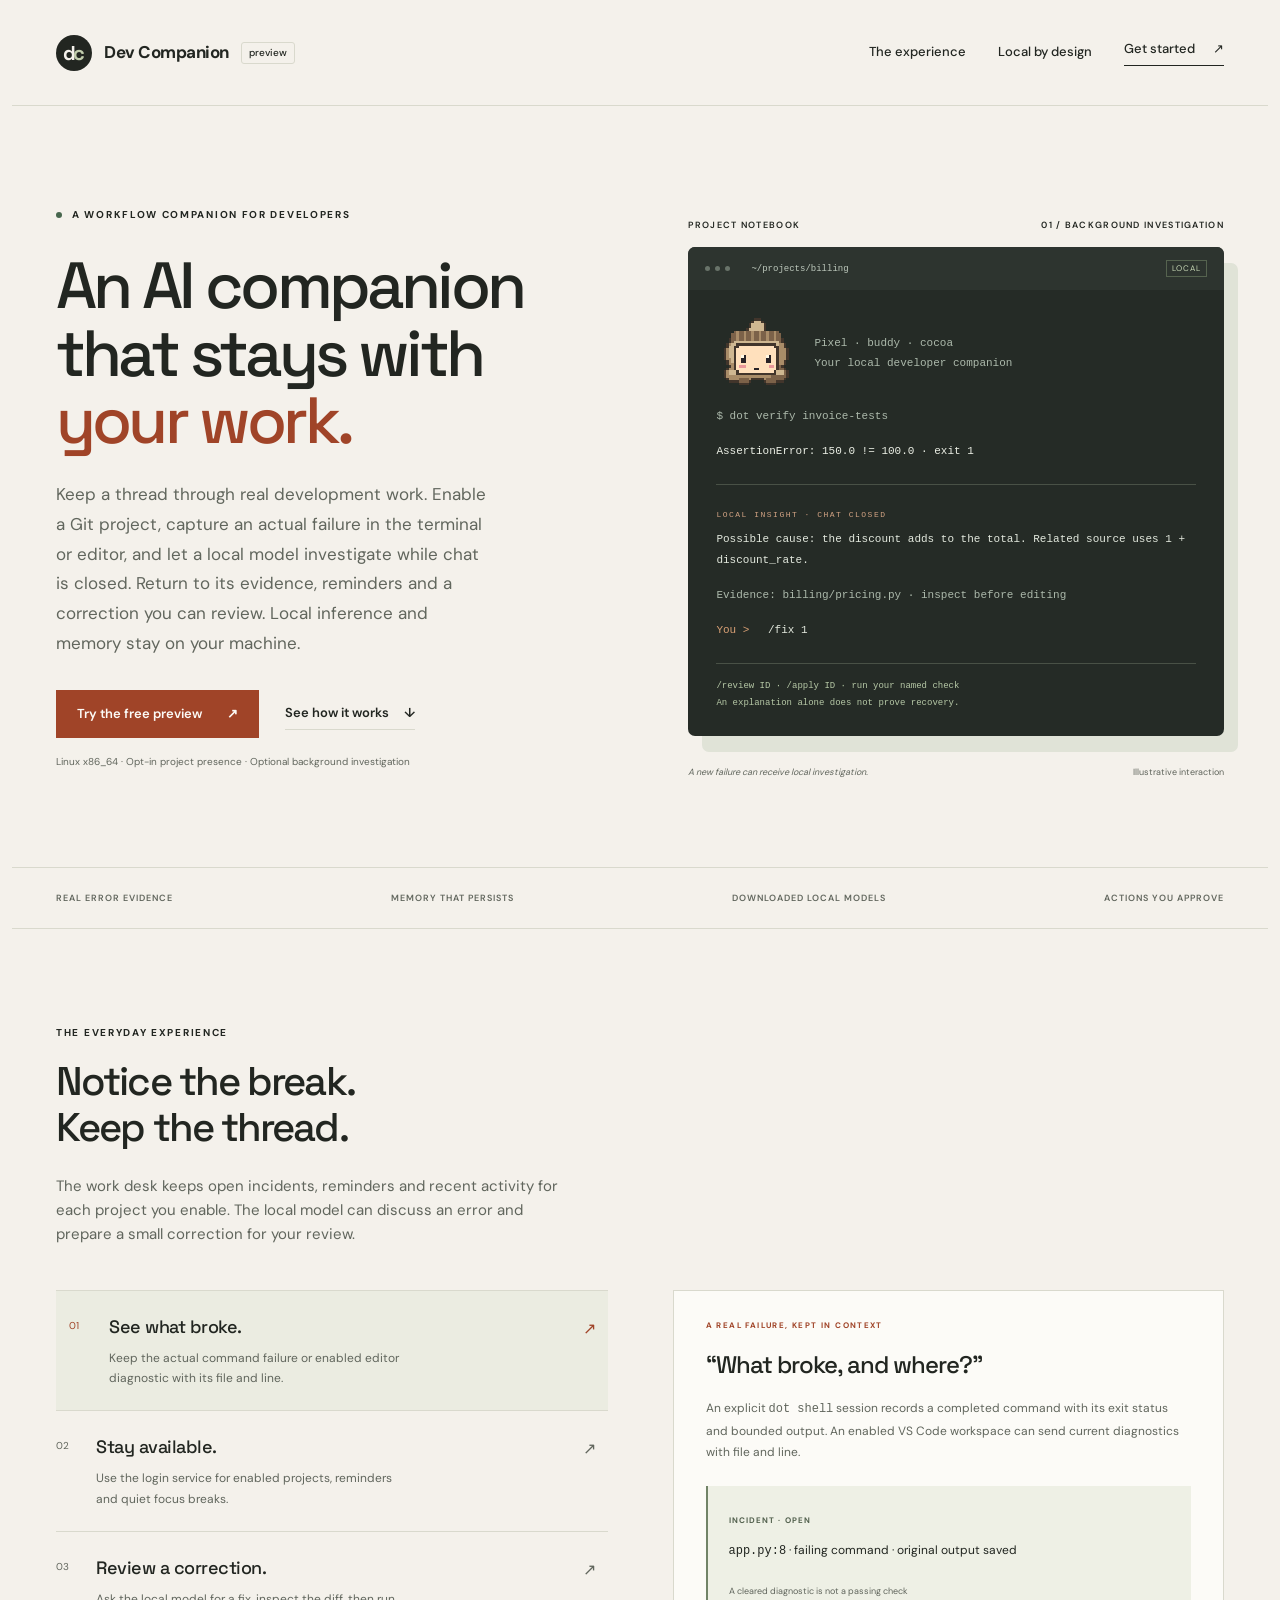
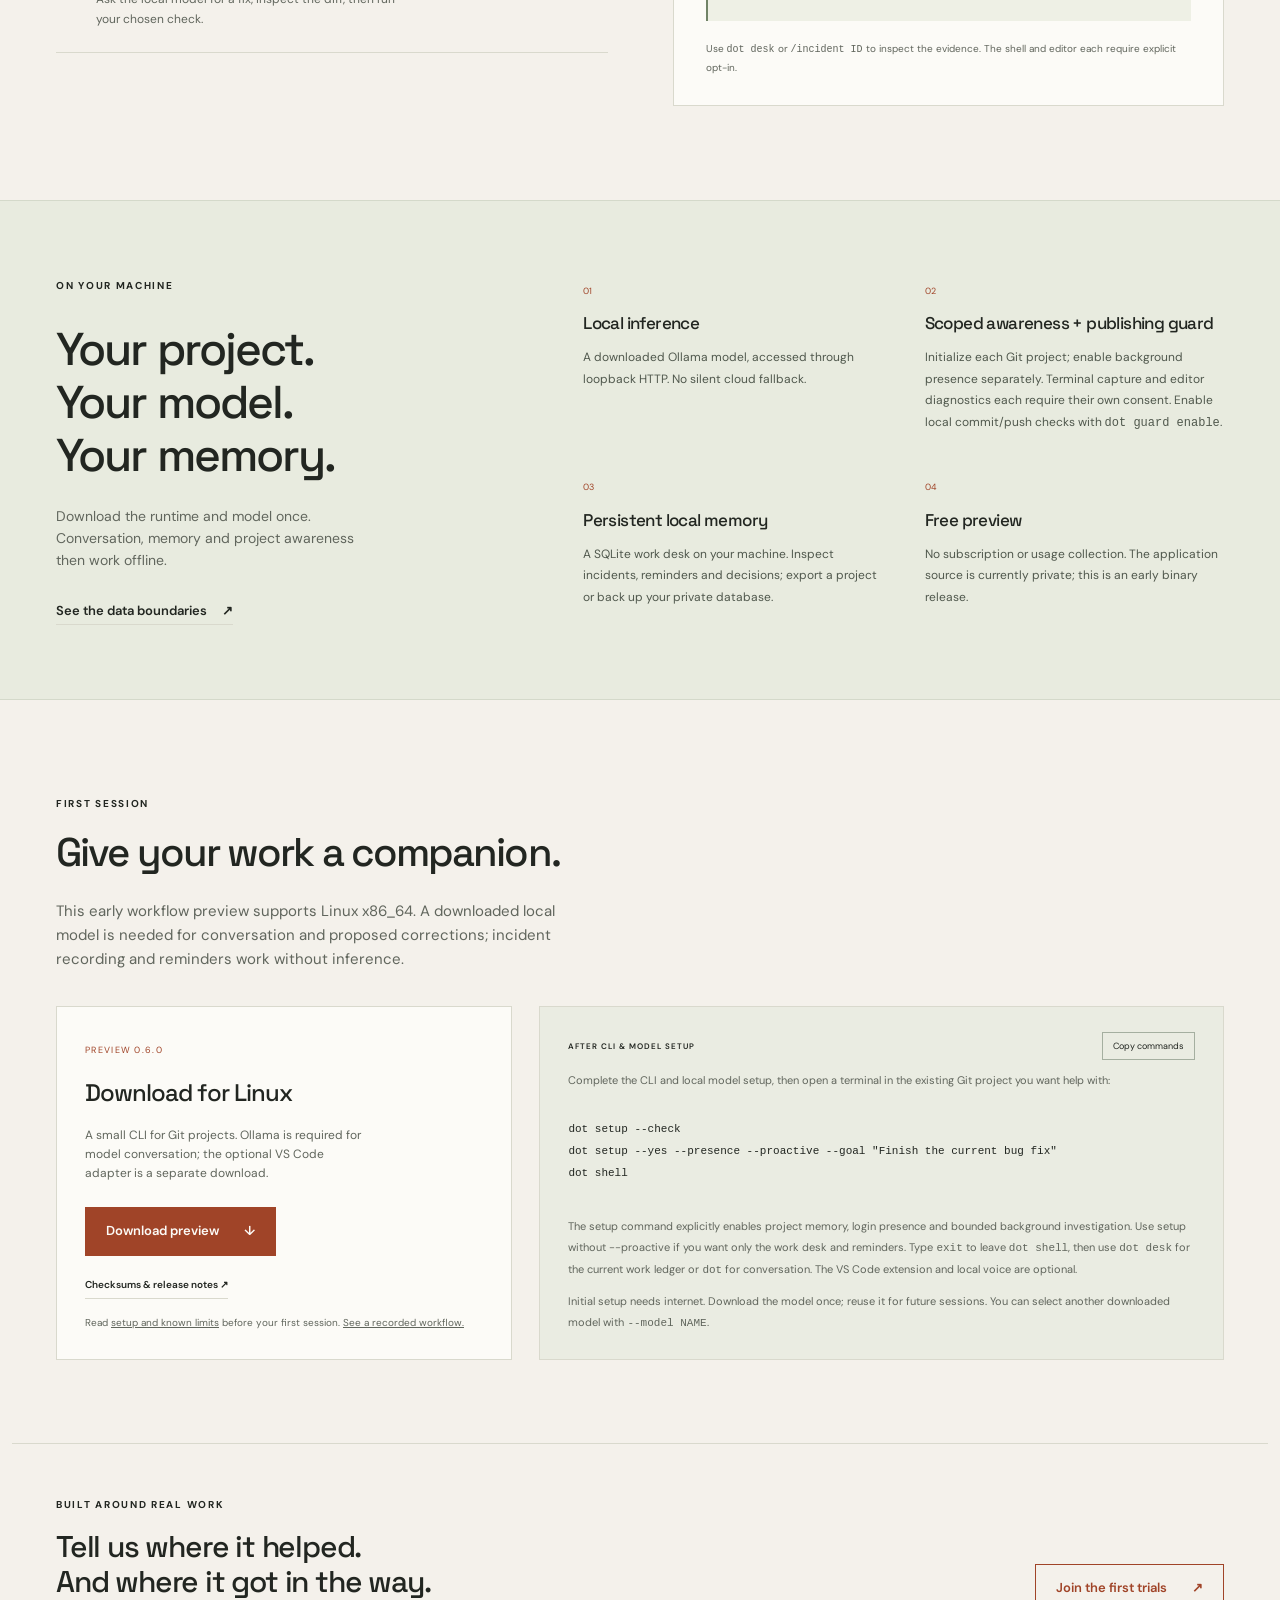
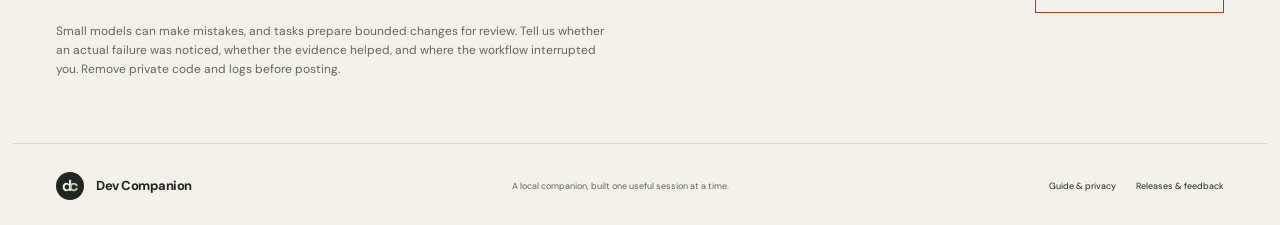
==== index.html @ 2337be98 "Publish v0.6 secret guard and persistent voice guide" ====
<!doctype html>
<html lang="en">
<head>
  <meta charset="utf-8"><meta name="viewport" content="width=device-width,initial-scale=1">
  <title>Dev Companion — an offline companion for your development work</title>
  <meta name="description" content="An opt-in local developer companion for real error evidence, reminders, and reviewed corrections. Linux x86_64 workflow preview.">
  <meta name="theme-color" content="#f4f1eb">
  <meta property="og:title" content="A companion for the work you are doing.">
  <meta property="og:description" content="Opt-in project presence, real failures, local memory and reviewed corrections. A Linux workflow preview.">
  <meta property="og:type" content="website">
  <meta property="og:image" content="https://ashuujha.github.io/devcompanion-launch/social.png">
  <link rel="canonical" href="https://ashuujha.github.io/devcompanion-launch/">
  <link rel="icon" href="./favicon.svg" type="image/svg+xml">
  <link rel="stylesheet" href="./fonts.css"><link rel="stylesheet" href="./style.css">
  <script src="./app.js" defer></script>
</head>
<body>
<a class="skip" href="#main">Skip to content</a>
<header class="nav wrap">
  <a class="brand" href="./" aria-label="Dev Companion home"><span class="mark" aria-hidden="true">d<span>c</span></span>Dev Companion<span class="preview">preview</span></a>
  <nav aria-label="Main navigation"><a href="#experience">The experience</a><a href="#local">Local by design</a><a class="nav-cta" href="#start">Get started <span aria-hidden="true">↗</span></a></nav>
</header>
<main id="main">
<section class="hero wrap" aria-labelledby="hero-title">
  <div class="hero-copy">
    <p class="eyebrow"><span class="dot" aria-hidden="true"></span> A WORKFLOW COMPANION FOR DEVELOPERS</p>
    <h1 id="hero-title">An AI companion<br>that stays with<br><span>your work.</span></h1>
    <p class="lead">Keep a thread through real development work. Enable a Git project, capture an actual failure in the terminal or editor, and let a local model investigate while chat is closed. Return to its evidence, reminders and a correction you can review. Local inference and memory stay on your machine.</p>
    <div class="hero-actions"><a class="button" href="#start">Try the free preview <span aria-hidden="true">↗</span></a><a class="text-link" href="#experience">See how it works <span aria-hidden="true">↓</span></a></div>
    <p class="fine">Linux x86_64 · Opt-in project presence · Optional background investigation</p>
  </div>
  <div class="notebook">
    <div class="notebook-heading"><span>PROJECT NOTEBOOK</span><span>01 / BACKGROUND INVESTIGATION</span></div>
    <div class="terminal" aria-label="Illustrative companion session">
      <div class="terminal-bar"><span class="terminal-dot"></span><span class="terminal-dot"></span><span class="terminal-dot"></span><span class="terminal-title">~/projects/billing</span><span class="local-badge">LOCAL</span></div>
      <div class="terminal-body"><div class="terminal-identity"><img class="terminal-pet" src="./pet-buddy.svg" width="80" height="70" alt="Original hooded pixel pet"><p class="terminal-muted">Pixel · buddy · cocoa<br>Your local developer companion</p></div><p class="terminal-muted">$ dot verify invoice-tests</p><p class="terminal-white">AssertionError: 150.0 != 100.0 · exit 1</p><div class="terminal-divider"></div><p class="speaker">LOCAL INSIGHT · CHAT CLOSED</p><p>Possible cause: the discount adds to the total. Related source uses <code>1 + discount_rate</code>.</p><p class="terminal-muted">Evidence: billing/pricing.py · inspect before editing</p><p><span class="prompt">You &gt;</span> /fix 1</p><p class="terminal-foot">/review ID · /apply ID · run your named check<br>An explanation alone does not prove recovery.</p></div>
    </div>
    <div class="notebook-caption"><span>A new failure can receive local investigation.</span><span>Illustrative interaction</span></div>
  </div>
</section>
<div class="principles wrap"><span>REAL ERROR EVIDENCE</span><span>MEMORY THAT PERSISTS</span><span>DOWNLOADED LOCAL MODELS</span><span>ACTIONS YOU APPROVE</span></div>
<section id="experience" class="experience wrap" aria-labelledby="experience-title">
  <div class="section-intro"><p class="eyebrow">THE EVERYDAY EXPERIENCE</p><h2 id="experience-title">Notice the break.<br>Keep the thread.</h2><p>The work desk keeps open incidents, reminders and recent activity for each project you enable. The local model can discuss an error and prepare a small correction for your review.</p></div>
  <div class="experience-grid">
    <div class="experience-steps" role="tablist" aria-label="Explore the companion">
      <button class="step active" id="tab-memory" role="tab" aria-selected="true" aria-controls="panel-memory" data-step="memory"><span class="step-number">01</span><span><strong>See what broke.</strong><span>Keep the actual command failure or enabled editor diagnostic with its file and line.</span></span><span class="step-arrow" aria-hidden="true">↗</span></button>
      <button class="step" id="tab-awareness" role="tab" aria-selected="false" aria-controls="panel-awareness" tabindex="-1" data-step="awareness"><span class="step-number">02</span><span><strong>Stay available.</strong><span>Use the login service for enabled projects, reminders and quiet focus breaks.</span></span><span class="step-arrow" aria-hidden="true">↗</span></button>
      <button class="step" id="tab-actions" role="tab" aria-selected="false" aria-controls="panel-actions" tabindex="-1" data-step="actions"><span class="step-number">03</span><span><strong>Review a correction.</strong><span>Ask the local model for a fix, inspect the diff, then run your chosen check.</span></span><span class="step-arrow" aria-hidden="true">↗</span></button>
    </div>
    <div class="detail-panel">
      <div id="panel-memory" role="tabpanel" aria-labelledby="tab-memory"><p class="panel-label">A REAL FAILURE, KEPT IN CONTEXT</p><h3>“What broke, and where?”</h3><p>An explicit <code>dot shell</code> session records a completed command with its exit status and bounded output. An enabled VS Code workspace can send current diagnostics with file and line.</p><div class="memory-note"><span class="note-label">INCIDENT · OPEN</span><p><code>app.py:8</code> · failing command · original output saved</p><span class="note-meta">A cleared diagnostic is not a passing check</span></div><p class="panel-foot">Use <code>dot desk</code> or <code>/incident ID</code> to inspect the evidence. The shell and editor each require explicit opt-in.</p></div>
      <div id="panel-awareness" role="tabpanel" aria-labelledby="tab-awareness" hidden><p class="panel-label">PRESENCE UNDER YOUR CONTROL</p><h3>“Remind me when I return.”</h3><p>A Linux user service can stay available after chat closes for each project you enable. It delivers due reminders. Enable proactive help separately to investigate new saved errors through related source, with a cooldown and quiet controls.</p><div class="memory-note"><span class="note-label">WORK DESK</span><p>One open incident · next reminder in 20 minutes · focus break scheduled</p><span class="note-meta">/quiet pauses desktop interruptions</span></div><p class="panel-foot">The service does not capture the screen, run checks or listen to the microphone. <code>dot presence disable</code> stops it for this project.</p></div>
      <div id="panel-actions" role="tabpanel" aria-labelledby="tab-actions" hidden><p class="panel-label">A CORRECTION FOR REVIEW</p><h3>“Show me a possible fix.”</h3><p><code>/fix ID</code> asks the downloaded local model to investigate the original error and prepare a bounded correction. The task report and diff remain yours to review.</p><div class="memory-note"><span class="note-label">REVIEW BEFORE APPLY</span><p><code>/review ID</code> shows the proposed change.<br><code>/apply ID</code> is a separate approval.</p><span class="note-meta">Run a relevant named check afterward</span></div><p class="panel-foot">A passing check for the current code has a different status from a cleared editor diagnostic. The recorded v0.5 fixture completed background investigation, a reviewed correction and nine passing unchanged tests. One fixture does not establish general coding reliability.</p></div>
    </div>
  </div>
</section>
<section id="local" class="local-section" aria-labelledby="local-title"><div class="wrap local-grid"><div><p class="eyebrow">ON YOUR MACHINE</p><h2 id="local-title">Your project.<br>Your model.<br>Your memory.</h2><p>Download the runtime and model once. Conversation, memory and project awareness then work offline.</p><a class="text-link" href="./guide.html#privacy">See the data boundaries <span aria-hidden="true">↗</span></a></div><div class="local-facts"><article><span>01</span><h3>Local inference</h3><p>A downloaded Ollama model, accessed through loopback HTTP. No silent cloud fallback.</p></article><article><span>02</span><h3>Scoped awareness + publishing guard</h3><p>Initialize each Git project; enable background presence separately. Terminal capture and editor diagnostics each require their own consent. Enable local commit/push checks with <code>dot guard enable</code>.</p></article><article><span>03</span><h3>Persistent local memory</h3><p>A SQLite work desk on your machine. Inspect incidents, reminders and decisions; export a project or back up your private database.</p></article><article><span>04</span><h3>Free preview</h3><p>No subscription or usage collection. The application source is currently private; this is an early binary release.</p></article></div></div></section>
<section id="start" class="start wrap" aria-labelledby="start-title"><div class="section-intro"><p class="eyebrow">FIRST SESSION</p><h2 id="start-title">Give your work a companion.</h2><p>This early workflow preview supports Linux x86_64. A downloaded local model is needed for conversation and proposed corrections; incident recording and reminders work without inference.</p></div><div class="start-grid"><div class="download-card"><span class="release-label">PREVIEW 0.6.0</span><h3>Download for Linux</h3><p>A small CLI for Git projects. Ollama is required for model conversation; the optional VS Code adapter is a separate download.</p><a class="button" href="https://github.com/ashuujha/devcompanion-launch/releases/download/v0.6.0/devcompanion-0.6.0-linux-x86_64.tar.gz">Download preview <span aria-hidden="true">↓</span></a><a class="text-link small-link" href="https://github.com/ashuujha/devcompanion-launch/releases/tag/v0.6.0">Checksums & release notes ↗</a><p class="fine">Read <a href="./guide.html">setup and known limits</a> before your first session. <a href="./demo.txt">See a recorded workflow.</a></p></div><div class="setup-card"><div class="setup-title"><span>AFTER CLI & MODEL SETUP</span><button class="copy" data-copy="setup" aria-label="Copy first session commands">Copy commands</button></div><p>Complete the <a href="./guide.html">CLI and local model setup</a>, then open a terminal in the existing Git project you want help with:</p><pre id="setup"><code>dot setup --check
dot setup --yes --presence --proactive --goal "Finish the current bug fix"
dot shell</code></pre><p>The setup command explicitly enables project memory, login presence and bounded background investigation. Use setup without --proactive if you want only the work desk and reminders. Type <code>exit</code> to leave <code>dot shell</code>, then use <code>dot desk</code> for the current work ledger or <code>dot</code> for conversation. The <a href="./guide.html#editor">VS Code extension</a> and <a href="./guide.html#voice">local voice</a> are optional.</p><p>Initial setup needs internet. Download the model once; reuse it for future sessions. You can select another downloaded model with <code>--model NAME</code>.</p></div></div></section>
<section class="feedback wrap"><div><p class="eyebrow">BUILT AROUND REAL WORK</p><h2>Tell us where it helped.<br>And where it got in the way.</h2><p>Small models can make mistakes, and tasks prepare bounded changes for review. Tell us whether an actual failure was noticed, whether the evidence helped, and where the workflow interrupted you. Remove private code and logs before posting.</p></div><a class="button outline" href="https://github.com/ashuujha/devcompanion-launch/issues/1">Join the first trials <span aria-hidden="true">↗</span></a></section>
</main>
<footer class="wrap"><a class="brand" href="./"><span class="mark" aria-hidden="true">d<span>c</span></span>Dev Companion</a><p>A local companion, built one useful session at a time.</p><div><a href="./guide.html">Guide & privacy</a><a href="https://github.com/ashuujha/devcompanion-launch">Releases & feedback</a></div></footer>
<p class="sr-only" id="copy-status" role="status" aria-live="polite"></p>
</body></html>
---- fonts.css ----
@font-face {
  font-family: 'DM Sans';
  font-style: normal;
  font-weight: 400;
  font-display: swap;
  src: url(./fonts/dm-sans-400.woff2) format('woff2');
  unicode-range: U+0000-00FF, U+0131, U+0152-0153, U+02BB-02BC, U+02C6, U+02DA, U+02DC, U+0304, U+0308, U+0329, U+2000-206F, U+20AC, U+2122, U+2191, U+2193, U+2212, U+2215, U+FEFF, U+FFFD;
}

@font-face {
  font-family: 'DM Sans';
  font-style: normal;
  font-weight: 500;
  font-display: swap;
  src: url(./fonts/dm-sans-500.woff2) format('woff2');
  unicode-range: U+0000-00FF, U+0131, U+0152-0153, U+02BB-02BC, U+02C6, U+02DA, U+02DC, U+0304, U+0308, U+0329, U+2000-206F, U+20AC, U+2122, U+2191, U+2193, U+2212, U+2215, U+FEFF, U+FFFD;
}

@font-face {
  font-family: 'DM Sans';
  font-style: normal;
  font-weight: 600;
  font-display: swap;
  src: url(./fonts/dm-sans-600.woff2) format('woff2');
  unicode-range: U+0000-00FF, U+0131, U+0152-0153, U+02BB-02BC, U+02C6, U+02DA, U+02DC, U+0304, U+0308, U+0329, U+2000-206F, U+20AC, U+2122, U+2191, U+2193, U+2212, U+2215, U+FEFF, U+FFFD;
}

@font-face {
  font-family: 'DM Sans';
  font-style: normal;
  font-weight: 700;
  font-display: swap;
  src: url(./fonts/dm-sans-700.woff2) format('woff2');
  unicode-range: U+0000-00FF, U+0131, U+0152-0153, U+02BB-02BC, U+02C6, U+02DA, U+02DC, U+0304, U+0308, U+0329, U+2000-206F, U+20AC, U+2122, U+2191, U+2193, U+2212, U+2215, U+FEFF, U+FFFD;
}

@font-face {
  font-family: 'Space Grotesk';
  font-style: normal;
  font-weight: 500;
  font-display: swap;
  src: url(./fonts/space-grotesk-500.woff2) format('woff2');
  unicode-range: U+0000-00FF, U+0131, U+0152-0153, U+02BB-02BC, U+02C6, U+02DA, U+02DC, U+0304, U+0308, U+0329, U+2000-206F, U+20AC, U+2122, U+2191, U+2193, U+2212, U+2215, U+FEFF, U+FFFD;
}

@font-face {
  font-family: 'Space Grotesk';
  font-style: normal;
  font-weight: 700;
  font-display: swap;
  src: url(./fonts/space-grotesk-700.woff2) format('woff2');
  unicode-range: U+0000-00FF, U+0131, U+0152-0153, U+02BB-02BC, U+02C6, U+02DA, U+02DC, U+0304, U+0308, U+0329, U+2000-206F, U+20AC, U+2122, U+2191, U+2193, U+2212, U+2215, U+FEFF, U+FFFD;
}
---- style.css ----
:root{--paper:#f4f1eb;--ink:#222621;--muted:#61665d;--line:#d9d9cd;--accent:#a04428;--white:#fcfbf7;--green:#47664d}*{box-sizing:border-box}html{scroll-behavior:smooth;scroll-padding-top:30px}body{margin:0;background:var(--paper);color:var(--ink);font-family:'DM Sans',Arial,sans-serif;line-height:1.6}a{color:inherit;text-decoration:none}button{font:inherit}a:focus-visible,button:focus-visible{outline:3px solid var(--accent);outline-offset:5px}button,a{-webkit-tap-highlight-color:transparent}button{cursor:pointer}[hidden]{display:none!important}.wrap{max-width:1256px;margin:auto;padding-left:44px;padding-right:44px}.nav{height:106px;display:flex;align-items:center;justify-content:space-between;border-bottom:1px solid var(--line)}.brand{display:inline-flex;align-items:center;gap:12px;font-weight:700;letter-spacing:-.5px;font-size:17px;white-space:nowrap}.mark{width:36px;height:36px;display:inline-flex;align-items:center;justify-content:center;background:var(--ink);color:var(--paper);border-radius:50%;font-family:'Space Grotesk',Arial;font-size:20px;letter-spacing:-3px;padding-right:3px}.mark span{color:#c0ccac}.preview{font-size:10px;font-weight:500;border:1px solid var(--line);padding:2px 7px;margin-left:0;border-radius:3px;letter-spacing:0}.nav nav{display:flex;align-items:center;gap:32px;font-size:13px;font-weight:500}.nav-cta{border-bottom:1px solid var(--ink);padding-bottom:5px}.nav-cta span{margin-left:15px}.hero{display:grid;grid-template-columns:1.05fr 1fr;gap:70px;padding-top:92px;padding-bottom:87px;align-items:center}.eyebrow{font-size:10px;font-weight:700;letter-spacing:1.7px;display:flex;align-items:center;gap:10px;margin:0 0 29px}.dot{display:inline-block;width:6px;height:6px;border-radius:50%;background:var(--green)}h1,h2,h3,p{margin-top:0}h1,h2,h3{font-family:'Space Grotesk',Arial,sans-serif}h1{font-size:clamp(48px,5.1vw,67px);line-height:1.03;font-weight:500;letter-spacing:-3.8px;margin-bottom:26px}h1 span{color:var(--accent)}.lead{font-size:17px;color:var(--muted);max-width:440px;line-height:1.75;margin-bottom:31px}.hero-actions{display:flex;align-items:center;gap:26px}.button{display:inline-flex;gap:25px;justify-content:space-between;align-items:center;border:1px solid var(--accent);padding:13px 20px;background:var(--accent);color:var(--white);font-weight:600;font-size:13px;transition:background .18s,transform .18s}.button:hover{background:#853820;transform:translateY(-2px)}.text-link{font-size:13px;font-weight:600;border-bottom:1px solid var(--line);padding:5px 0}.text-link span{margin-left:12px}.fine{font-size:10px;line-height:1.6;color:var(--muted);margin-top:16px;margin-bottom:0}.fine a{text-decoration:underline}.notebook{align-self:center;padding-top:20px}.notebook-heading{display:flex;justify-content:space-between;font-size:9px;letter-spacing:1.3px;font-weight:600;padding:0 0 15px}.terminal{background:#252b26;color:#e3e9de;border-radius:7px;box-shadow:14px 16px 0 #e0e3d7;overflow:hidden}.terminal-bar{background:#2d342f;height:43px;display:flex;align-items:center;gap:5px;padding:0 17px}.terminal-dot{background:#69746a;width:5px;height:5px;border-radius:50%}.terminal-title{font-size:9px;margin-left:16px;color:#bdc8bc;font-family:monospace}.local-badge{margin-left:auto;font-size:8px;color:#c6d6b4;border:1px solid #55634f;letter-spacing:1px;padding:1px 5px}.terminal-body{padding:28px 28px 24px;font-family:ui-monospace,'SFMono-Regular',Consolas,monospace;font-size:11px;line-height:1.9}.terminal-body p{margin-bottom:14px}.prompt{color:#d9a075;margin-right:12px}.terminal-muted{color:#acb9ab}.terminal-white{color:#ebefe5}.terminal-divider{border-bottom:1px solid #495146;margin:22px 0}.speaker{font-size:8px;letter-spacing:1.5px;color:#d2a383;margin-bottom:7px!important}.terminal-foot{font-size:9px;color:#b6c8a6;border-top:1px solid #495146;padding-top:14px;margin-top:22px!important;margin-bottom:0!important}.notebook-caption{display:flex;justify-content:space-between;font-size:9px;line-height:1.5;padding-top:30px;color:var(--muted)}.notebook-caption span:first-child{font-style:italic}.principles{border-top:1px solid var(--line);border-bottom:1px solid var(--line);display:flex;justify-content:space-between;gap:12px;padding-top:23px;padding-bottom:23px;font-size:9px;letter-spacing:1px;font-weight:600;color:var(--muted)}.experience{padding-top:96px;padding-bottom:94px}.section-intro{max-width:650px}.section-intro .eyebrow{margin-bottom:18px}h2{font-weight:500;font-size:40px;letter-spacing:-1.9px;line-height:1.16;margin-bottom:22px}.section-intro>p:last-child{font-size:15px;color:var(--muted);max-width:510px}.experience-grid{display:grid;grid-template-columns:1fr 1fr;gap:65px;margin-top:44px}.step{display:flex;align-items:flex-start;gap:20px;text-align:left;border:none;border-top:1px solid var(--line);background:transparent;padding:22px 12px 22px 0;width:100%;color:var(--ink);transition:padding-left .2s}.step:last-child{border-bottom:1px solid var(--line)}.step-number{font-size:10px;color:var(--muted);padding-top:5px;min-width:20px}.step>span:nth-child(2){display:flex;flex-direction:column;gap:6px}.step strong{font-family:'Space Grotesk',Arial;font-size:18px;letter-spacing:-.5px;font-weight:500}.step>span:nth-child(2)>span{font-size:12px;line-height:1.7;color:var(--muted);max-width:315px}.step-arrow{margin-left:auto;padding-top:3px;color:var(--muted)}.step.active{padding-left:13px;background:#ebece1}.step.active .step-number,.step.active .step-arrow{color:var(--accent)}.detail-panel{border:1px solid var(--line);background:var(--white);padding:28px 32px;min-height:340px}.panel-label{font-size:8px;letter-spacing:1.4px;color:var(--accent);font-weight:700;margin-bottom:14px}.detail-panel h3{font-size:24px;font-weight:500;letter-spacing:-1px;margin-bottom:14px}.detail-panel>div>p:not(.panel-label){font-size:12px;color:var(--muted);line-height:1.8}.memory-note{background:#eef0e5;padding:19px 21px;margin-top:22px;border-left:2px solid #718367}.note-label{font-size:8px;letter-spacing:1.1px;color:#53614e;font-weight:700}.memory-note p{font-size:12px;margin:10px 0 13px;line-height:1.8}.note-meta{font-size:9px;color:var(--muted)}.panel-foot{font-size:10px!important;margin:19px 0 0}.local-section{background:#e8ebdf;border-top:1px solid #d4d9ca;border-bottom:1px solid #d4d9ca}.local-grid{padding-top:77px;padding-bottom:77px;display:grid;grid-template-columns:.8fr 1.2fr;gap:100px}.local-grid h2{font-size:46px}.local-grid>div>p:not(.eyebrow){font-size:14px;max-width:315px;color:var(--muted);margin-bottom:25px}.local-facts{display:grid;grid-template-columns:1fr 1fr;gap:32px 42px;padding-top:6px}.local-facts article>span{font-size:9px;color:var(--accent);display:block;margin-bottom:12px}.local-facts h3{font-size:17px;font-weight:500;letter-spacing:-.6px;margin-bottom:10px}.local-facts p{font-size:12px;color:#50584d;margin:0;line-height:1.8}.start{padding-top:96px;padding-bottom:83px}.start-grid{display:grid;grid-template-columns:.8fr 1.2fr;gap:27px;margin-top:35px}.download-card{padding:28px;border:1px solid var(--line);background:var(--white)}.release-label{font-size:9px;letter-spacing:1.3px;color:var(--accent)}.download-card h3{font-size:24px;font-weight:500;letter-spacing:-1px;margin:14px 0 13px}.download-card>p:not(.fine){font-size:12px;color:var(--muted);max-width:285px}.download-card .button{margin-top:12px}.small-link{display:block;width:fit-content;font-size:10px;margin-top:16px}.setup-card{border:1px solid var(--line);padding:25px 28px;display:flex;flex-direction:column;background:#eaece2}.setup-title{display:flex;align-items:center;justify-content:space-between;gap:15px}.setup-title>span{font-size:8px;letter-spacing:1px;font-weight:600}.copy{border:1px solid #a5afa0;background:transparent;padding:6px 10px;font-size:9px;color:var(--ink)}pre{white-space:pre-wrap;overflow-wrap:anywhere;font-size:11px;line-height:2;margin:27px 0 22px}code{font-family:ui-monospace,'SFMono-Regular',Consolas,monospace}.setup-card>p{font-size:11px;color:var(--muted);line-height:1.9;margin-top:auto;margin-bottom:0}.feedback{border-top:1px solid var(--line);padding-top:53px;padding-bottom:64px;display:flex;align-items:center;justify-content:space-between;gap:50px}.feedback h2{font-size:30px;letter-spacing:-1.2px}.feedback .eyebrow{margin-bottom:17px}.feedback p:last-child{font-size:12px;max-width:555px;color:var(--muted);margin:0}.outline{background:transparent;color:var(--accent);white-space:nowrap}.outline:hover{background:#f0e4d9}footer{display:flex;align-items:center;justify-content:space-between;gap:22px;border-top:1px solid var(--line);padding-top:28px;padding-bottom:28px}footer .brand{font-size:13px}footer .mark{width:28px;height:28px;font-size:16px}footer p{font-size:9px;color:var(--muted);margin:0}footer>div{display:flex;gap:20px;font-size:9px}.skip{position:absolute;top:-100px;left:20px;padding:10px 20px;background:var(--ink);color:white;z-index:10}.skip:focus{top:10px}.sr-only{position:absolute;width:1px;height:1px;margin:-1px;padding:0;overflow:hidden;clip:rect(0,0,0,0);white-space:nowrap;border:0}.guide{max-width:850px;padding-top:60px;padding-bottom:80px}.guide h1{font-size:46px}.guide h2{font-size:27px;margin-top:42px}.guide h3{font-size:19px;margin-top:26px}.guide p,.guide li{font-size:14px;color:var(--muted)}.guide a:not(.button){text-decoration:underline}.guide pre{background:#e8ebdf;padding:22px}.guide table{border-collapse:collapse;width:100%;font-size:12px}.guide td,.guide th{text-align:left;vertical-align:top;border-bottom:1px solid var(--line);padding:12px}.guide th{font-weight:600}.guide .notice{border-left:3px solid var(--accent);padding:14px 20px;background:#ede7da}
@media(min-width:1450px){.hero{padding-top:115px;padding-bottom:112px}h1{font-size:72px}.notebook{padding-top:20px}}
@media(max-width:1000px){.wrap{padding-left:30px;padding-right:30px}.hero{gap:35px;padding-top:66px}h1{font-size:54px;letter-spacing:-2.8px}.hero-actions{gap:18px;flex-wrap:wrap}.terminal-body{padding:22px}.local-grid{gap:65px}.experience-grid{gap:35px}.principles{font-size:8px}.setup-title{align-items:flex-start}.nav nav{gap:22px}}
@media(max-width:760px){.wrap{padding-left:23px;padding-right:23px}.nav{height:84px}.nav nav>a:not(.nav-cta){display:none}.nav nav{font-size:11px}.brand{font-size:14px;gap:9px}.preview{display:none}.hero{grid-template-columns:1fr;gap:33px;padding-top:48px;padding-bottom:45px}h1{font-size:56px;letter-spacing:-3px}.lead{font-size:15px;max-width:430px}.eyebrow{font-size:8px;margin-bottom:24px;letter-spacing:1.1px}.hero-actions{gap:23px}.fine{font-size:9px}.notebook{max-width:490px;width:100%;padding:5px 10px 0 0}.terminal-body{font-size:10px;line-height:1.9;padding:24px}.principles{display:grid;grid-template-columns:1fr 1fr;gap:15px;font-size:8px;letter-spacing:.6px;padding-top:20px;padding-bottom:20px}.experience{padding-top:57px;padding-bottom:57px}h2{font-size:33px;letter-spacing:-1.5px}.section-intro>p:last-child{font-size:13px}.experience-grid{grid-template-columns:1fr;gap:24px;margin-top:28px}.step{padding-top:18px;padding-bottom:18px}.detail-panel{padding:24px;min-height:330px}.local-grid{grid-template-columns:1fr;gap:35px;padding-top:48px;padding-bottom:50px}.local-grid h2{font-size:38px}.local-facts{gap:27px 21px}.local-facts h3{font-size:16px}.local-facts p{font-size:11px}.start{padding-top:57px;padding-bottom:50px}.start-grid{grid-template-columns:1fr;gap:20px}.setup-card,.download-card{padding:24px}.setup-title{align-items:center}.feedback{flex-direction:column;align-items:flex-start;gap:25px;padding-top:38px;padding-bottom:45px}.feedback h2{font-size:28px}footer{flex-wrap:wrap;justify-content:flex-start;gap:17px}footer p{width:100%;order:3}footer>div{margin-left:auto;gap:15px}.guide{padding-top:40px}.guide h1{font-size:36px}.guide table{font-size:11px}.guide td,.guide th{padding:9px 5px}}
@media(prefers-reduced-motion:reduce){html{scroll-behavior:auto}*{transition:none!important}}

.terminal-identity{display:flex;align-items:center;gap:18px;margin-bottom:18px}.terminal-identity p{margin:0}.terminal-pet{flex-shrink:0;image-rendering:pixelated;object-fit:contain}.pet-preview{margin:24px 0}.pet-preview summary{cursor:pointer;font-weight:600}.pet-preview img{display:block;max-width:100%;height:auto;margin-top:16px;border-radius:6px}
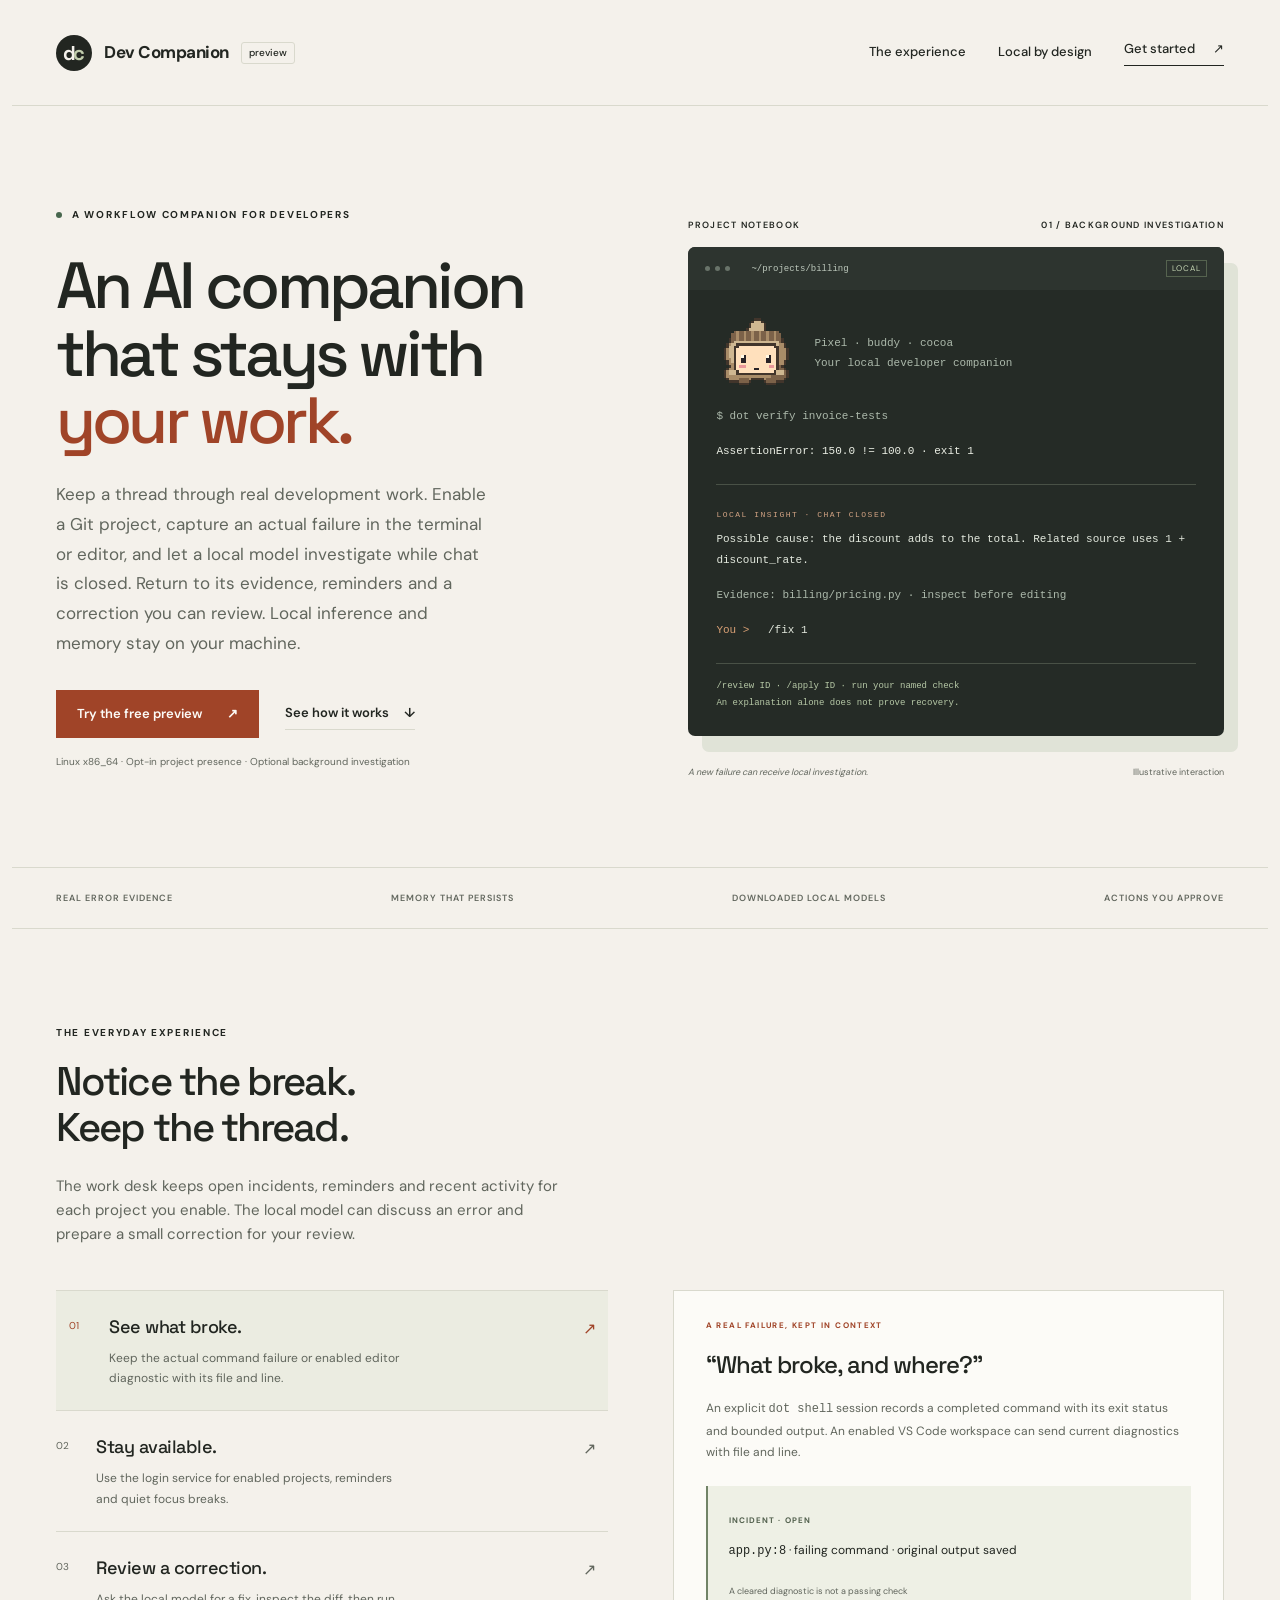
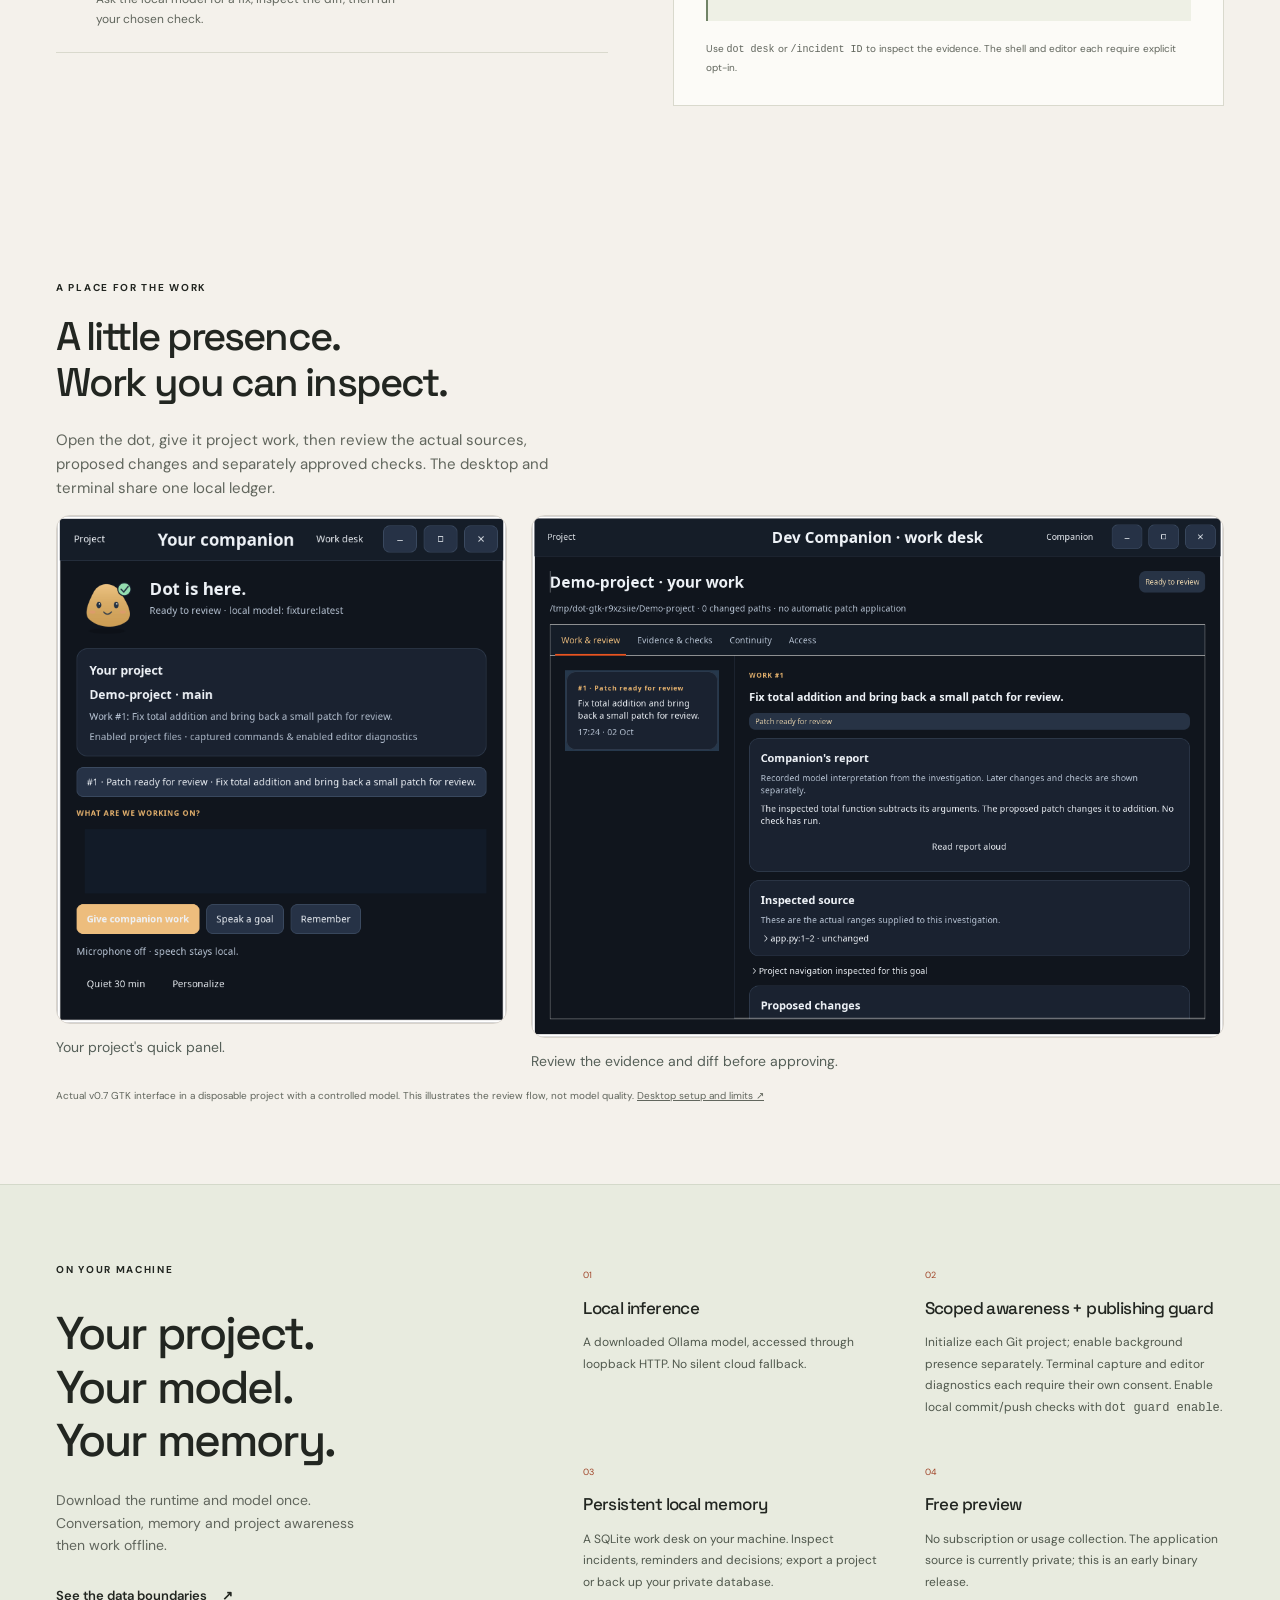
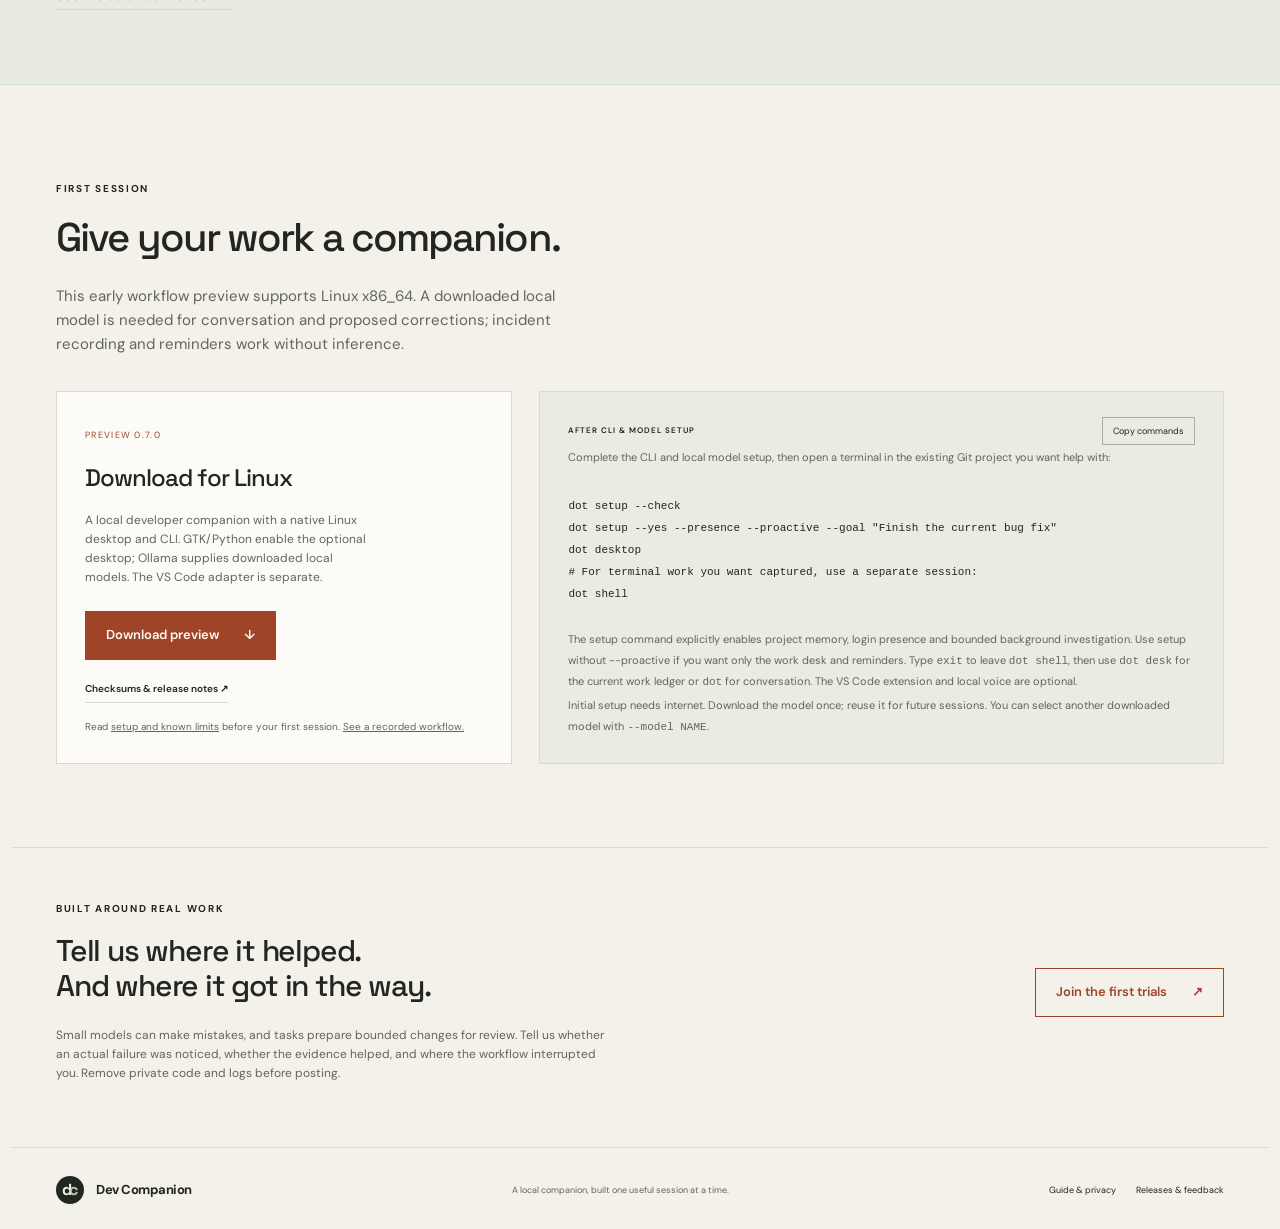
==== commit a1142cc0: "Launch v0.7 native desktop companion and invite real project trials" ====
--- a/index.html
+++ b/index.html
@@ -54,9 +54,12 @@
     </div>
   </div>
 </section>
+<section class="desktop-preview wrap" aria-labelledby="desktop-title"><div class="section-intro"><p class="eyebrow">A PLACE FOR THE WORK</p><h2 id="desktop-title">A little presence.<br>Work you can inspect.</h2><p>Open the dot, give it project work, then review the actual sources, proposed changes and separately approved checks. The desktop and terminal share one local ledger.</p></div><div class="desktop-shots"><figure><img src="./desktop-panel.png" alt="Native companion quick panel with selected project, returned work, goal composer and local microphone control" loading="lazy"><figcaption>Your project's quick panel.</figcaption></figure><figure><img src="./desktop-work.png" alt="Native work desk showing a recorded report, inspected source ranges, their freshness and a proposed diff" loading="lazy"><figcaption>Review the evidence and diff before approving.</figcaption></figure></div><p class="fine">Actual v0.7 GTK interface in a disposable project with a controlled model. This illustrates the review flow, not model quality. <a href="./guide.html#desktop">Desktop setup and limits ↗</a></p></section>
 <section id="local" class="local-section" aria-labelledby="local-title"><div class="wrap local-grid"><div><p class="eyebrow">ON YOUR MACHINE</p><h2 id="local-title">Your project.<br>Your model.<br>Your memory.</h2><p>Download the runtime and model once. Conversation, memory and project awareness then work offline.</p><a class="text-link" href="./guide.html#privacy">See the data boundaries <span aria-hidden="true">↗</span></a></div><div class="local-facts"><article><span>01</span><h3>Local inference</h3><p>A downloaded Ollama model, accessed through loopback HTTP. No silent cloud fallback.</p></article><article><span>02</span><h3>Scoped awareness + publishing guard</h3><p>Initialize each Git project; enable background presence separately. Terminal capture and editor diagnostics each require their own consent. Enable local commit/push checks with <code>dot guard enable</code>.</p></article><article><span>03</span><h3>Persistent local memory</h3><p>A SQLite work desk on your machine. Inspect incidents, reminders and decisions; export a project or back up your private database.</p></article><article><span>04</span><h3>Free preview</h3><p>No subscription or usage collection. The application source is currently private; this is an early binary release.</p></article></div></div></section>
-<section id="start" class="start wrap" aria-labelledby="start-title"><div class="section-intro"><p class="eyebrow">FIRST SESSION</p><h2 id="start-title">Give your work a companion.</h2><p>This early workflow preview supports Linux x86_64. A downloaded local model is needed for conversation and proposed corrections; incident recording and reminders work without inference.</p></div><div class="start-grid"><div class="download-card"><span class="release-label">PREVIEW 0.6.0</span><h3>Download for Linux</h3><p>A small CLI for Git projects. Ollama is required for model conversation; the optional VS Code adapter is a separate download.</p><a class="button" href="https://github.com/ashuujha/devcompanion-launch/releases/download/v0.6.0/devcompanion-0.6.0-linux-x86_64.tar.gz">Download preview <span aria-hidden="true">↓</span></a><a class="text-link small-link" href="https://github.com/ashuujha/devcompanion-launch/releases/tag/v0.6.0">Checksums & release notes ↗</a><p class="fine">Read <a href="./guide.html">setup and known limits</a> before your first session. <a href="./demo.txt">See a recorded workflow.</a></p></div><div class="setup-card"><div class="setup-title"><span>AFTER CLI & MODEL SETUP</span><button class="copy" data-copy="setup" aria-label="Copy first session commands">Copy commands</button></div><p>Complete the <a href="./guide.html">CLI and local model setup</a>, then open a terminal in the existing Git project you want help with:</p><pre id="setup"><code>dot setup --check
+<section id="start" class="start wrap" aria-labelledby="start-title"><div class="section-intro"><p class="eyebrow">FIRST SESSION</p><h2 id="start-title">Give your work a companion.</h2><p>This early workflow preview supports Linux x86_64. A downloaded local model is needed for conversation and proposed corrections; incident recording and reminders work without inference.</p></div><div class="start-grid"><div class="download-card"><span class="release-label">PREVIEW 0.7.0</span><h3>Download for Linux</h3><p>A local developer companion with a native Linux desktop and CLI. GTK/Python enable the optional desktop; Ollama supplies downloaded local models. The VS Code adapter is separate.</p><a class="button" href="https://github.com/ashuujha/devcompanion-launch/releases/download/v0.7.0/devcompanion-0.7.0-linux-x86_64.tar.gz">Download preview <span aria-hidden="true">↓</span></a><a class="text-link small-link" href="https://github.com/ashuujha/devcompanion-launch/releases/tag/v0.7.0">Checksums & release notes ↗</a><p class="fine">Read <a href="./guide.html">setup and known limits</a> before your first session. <a href="./demo.txt">See a recorded workflow.</a></p></div><div class="setup-card"><div class="setup-title"><span>AFTER CLI & MODEL SETUP</span><button class="copy" data-copy="setup" aria-label="Copy first session commands">Copy commands</button></div><p>Complete the <a href="./guide.html">CLI and local model setup</a>, then open a terminal in the existing Git project you want help with:</p><pre id="setup"><code>dot setup --check
 dot setup --yes --presence --proactive --goal "Finish the current bug fix"
+dot desktop
+# For terminal work you want captured, use a separate session:
 dot shell</code></pre><p>The setup command explicitly enables project memory, login presence and bounded background investigation. Use setup without --proactive if you want only the work desk and reminders. Type <code>exit</code> to leave <code>dot shell</code>, then use <code>dot desk</code> for the current work ledger or <code>dot</code> for conversation. The <a href="./guide.html#editor">VS Code extension</a> and <a href="./guide.html#voice">local voice</a> are optional.</p><p>Initial setup needs internet. Download the model once; reuse it for future sessions. You can select another downloaded model with <code>--model NAME</code>.</p></div></div></section>
 <section class="feedback wrap"><div><p class="eyebrow">BUILT AROUND REAL WORK</p><h2>Tell us where it helped.<br>And where it got in the way.</h2><p>Small models can make mistakes, and tasks prepare bounded changes for review. Tell us whether an actual failure was noticed, whether the evidence helped, and where the workflow interrupted you. Remove private code and logs before posting.</p></div><a class="button outline" href="https://github.com/ashuujha/devcompanion-launch/issues/1">Join the first trials <span aria-hidden="true">↗</span></a></section>
 </main>
--- a/style.css
+++ b/style.css
@@ -5,3 +5,5 @@
 @media(prefers-reduced-motion:reduce){html{scroll-behavior:auto}*{transition:none!important}}
 
 .terminal-identity{display:flex;align-items:center;gap:18px;margin-bottom:18px}.terminal-identity p{margin:0}.terminal-pet{flex-shrink:0;image-rendering:pixelated;object-fit:contain}.pet-preview{margin:24px 0}.pet-preview summary{cursor:pointer;font-weight:600}.pet-preview img{display:block;max-width:100%;height:auto;margin-top:16px;border-radius:6px}
+
+.desktop-preview{padding-top:80px;padding-bottom:80px}.desktop-shots{display:grid;grid-template-columns:minmax(0,.65fr) minmax(0,1fr);gap:24px;align-items:start}.desktop-shots figure{margin:0}.desktop-shots img{display:block;width:100%;height:auto;border:1px solid #d8d3cb;border-radius:14px}.desktop-shots figcaption{padding-top:12px;color:#555f58;font-size:14px}@media(max-width:720px){.desktop-shots{grid-template-columns:1fr}.desktop-preview{padding-top:48px;padding-bottom:48px}}
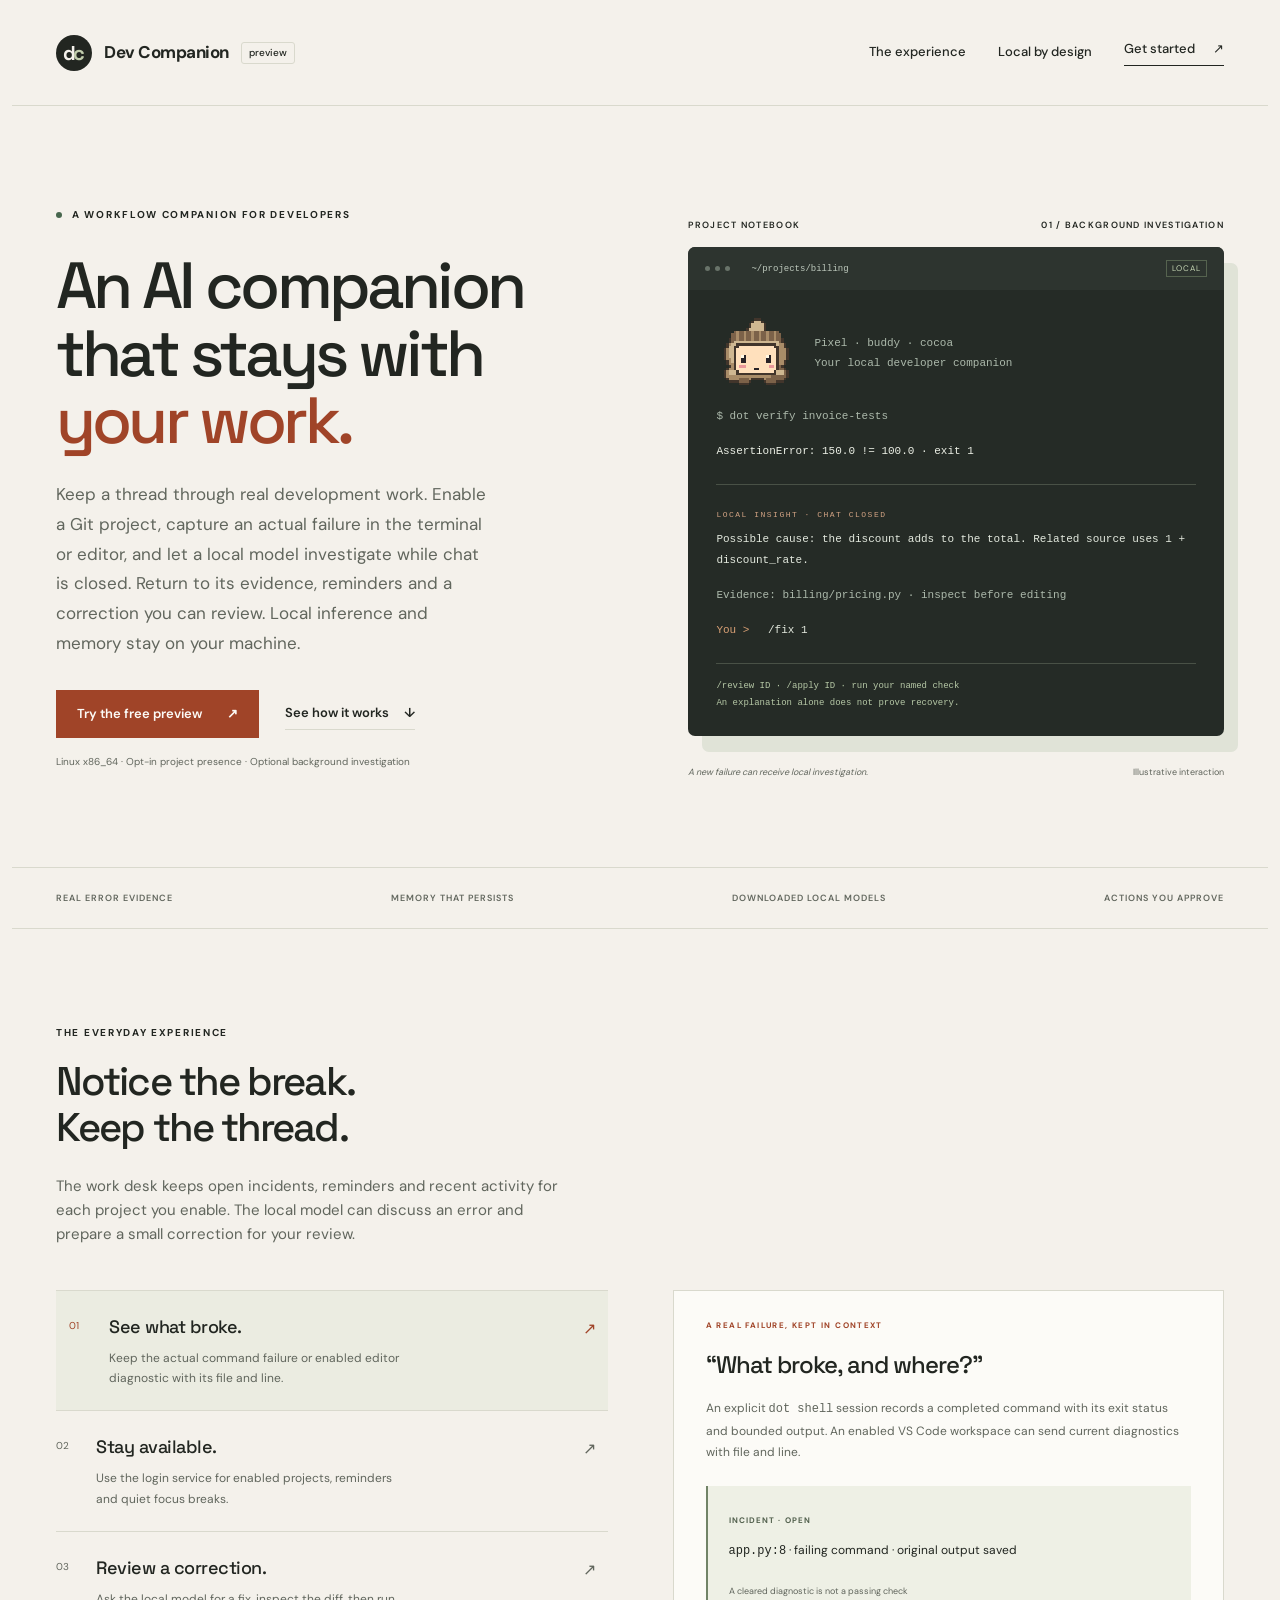
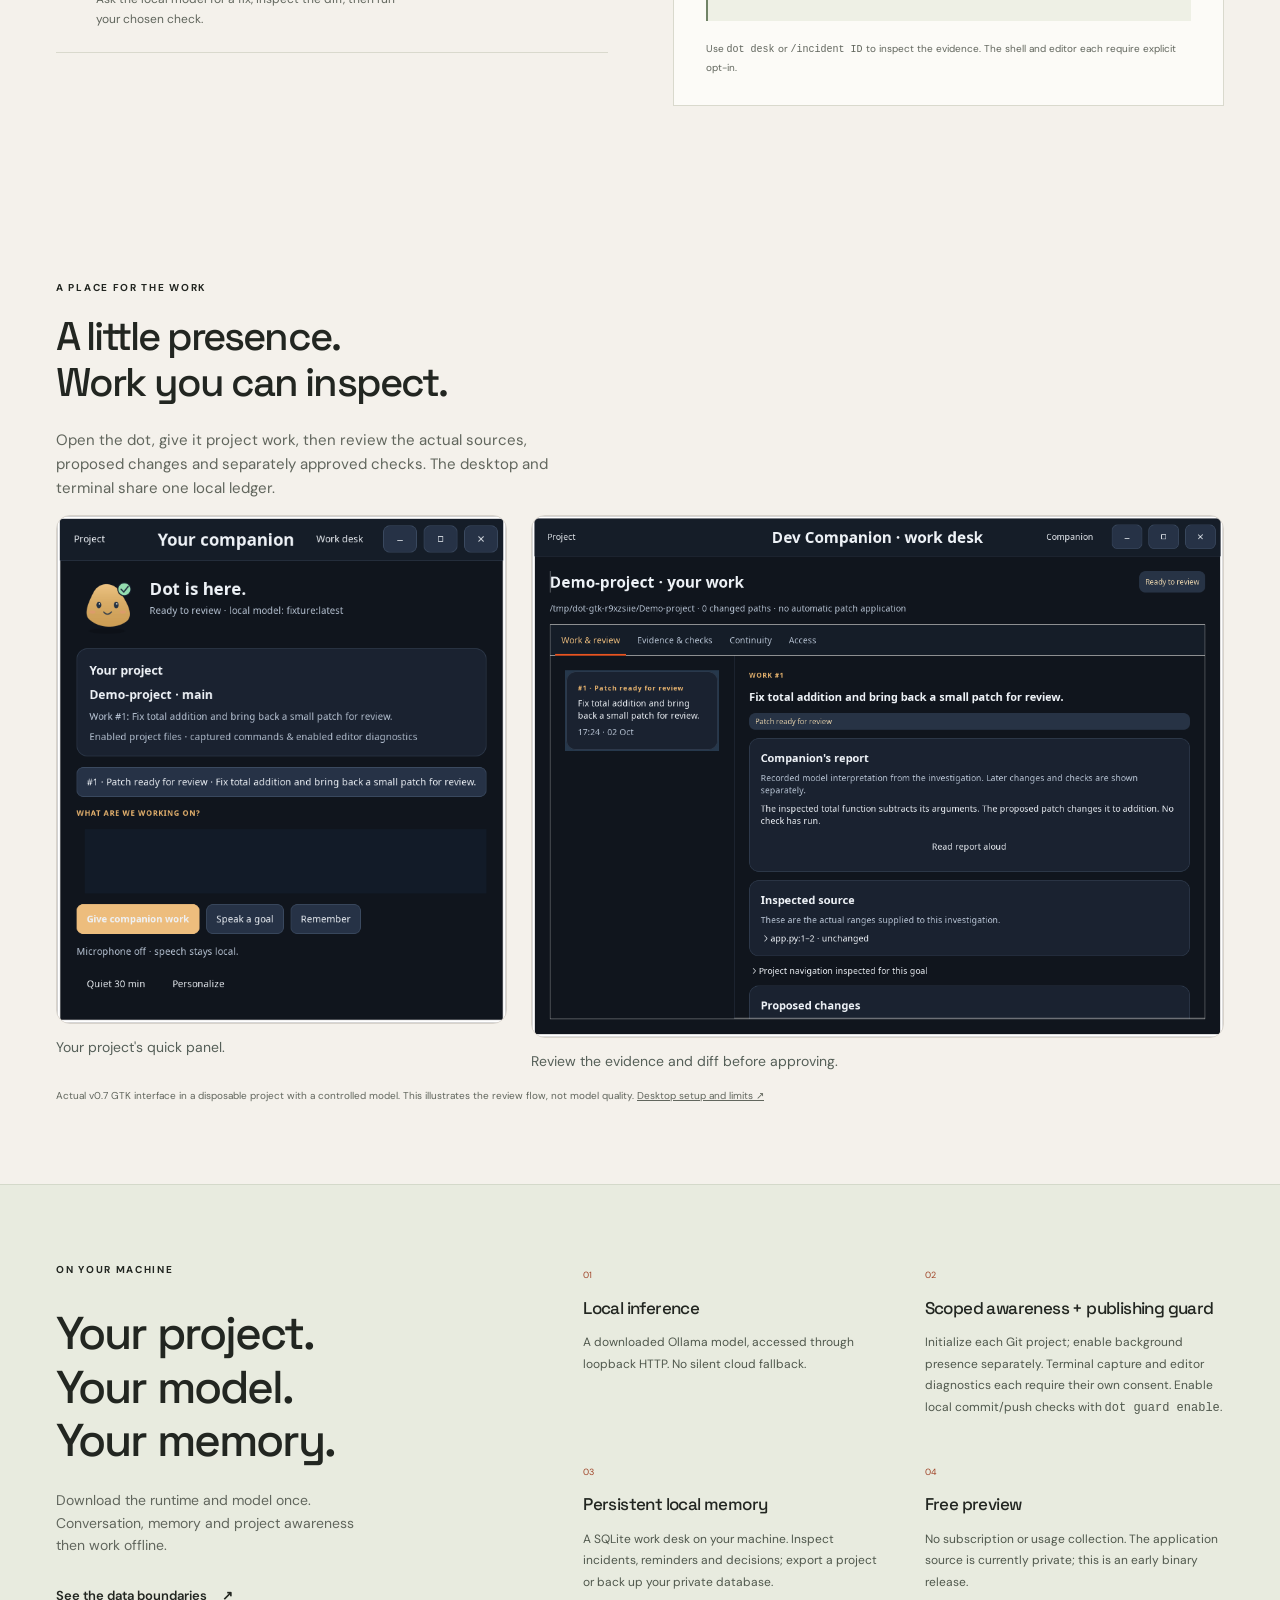
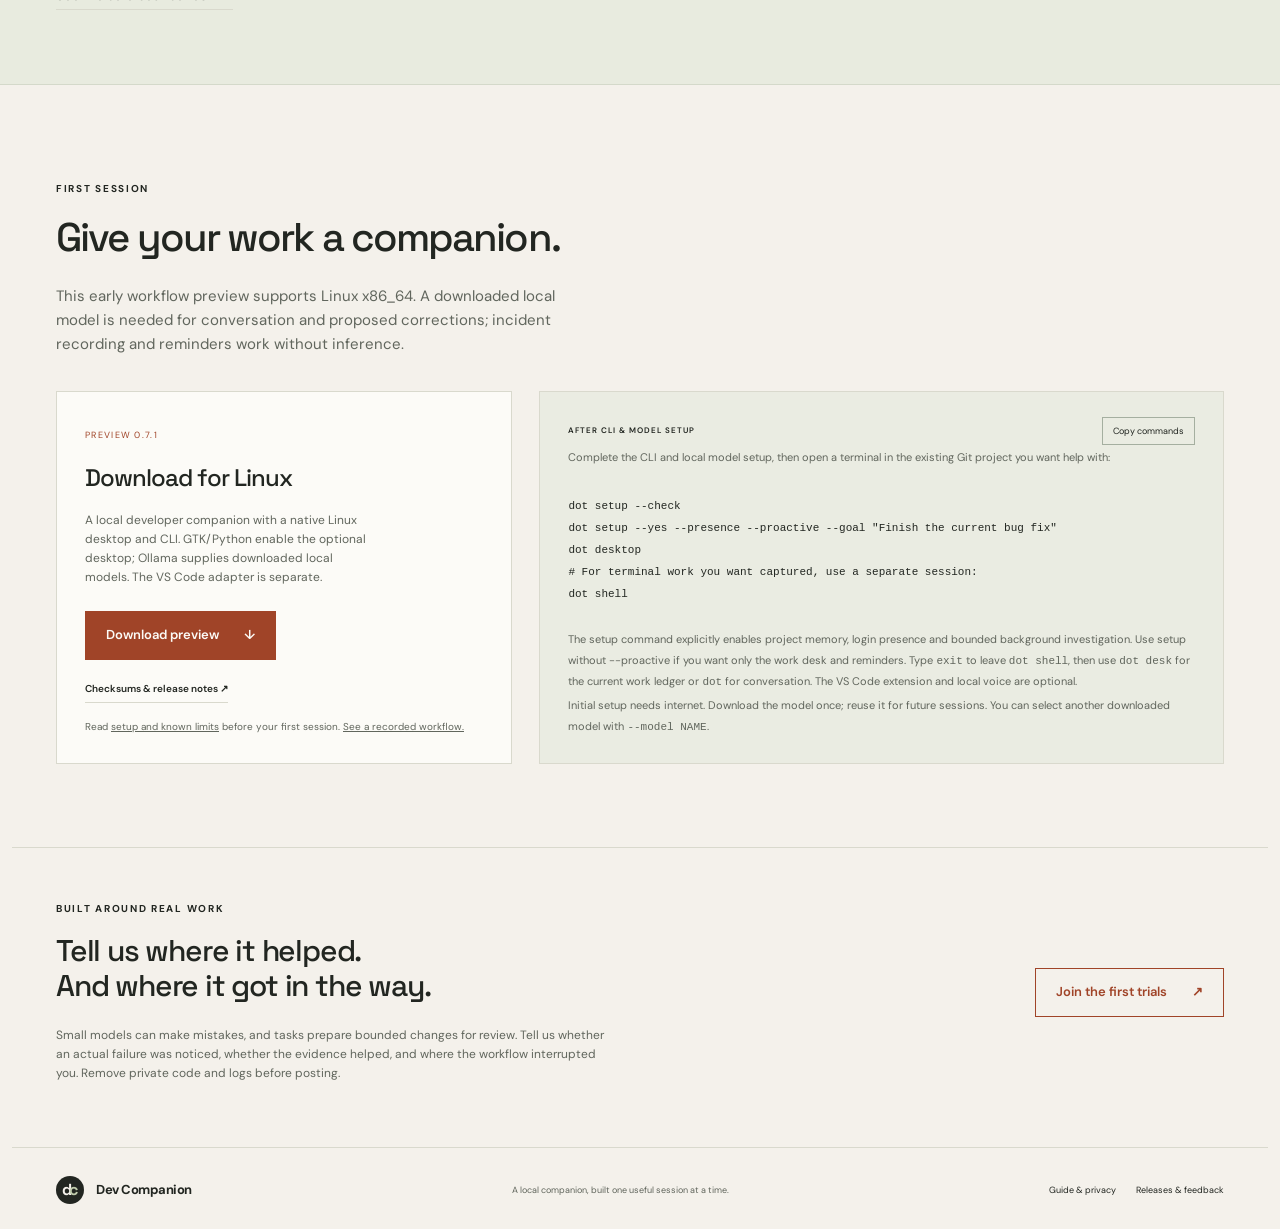
==== commit f58829eb: "Publish desktop startup fix and current v0.7.1 setup links" ====
--- a/index.html
+++ b/index.html
@@ -56,7 +56,7 @@
 </section>
 <section class="desktop-preview wrap" aria-labelledby="desktop-title"><div class="section-intro"><p class="eyebrow">A PLACE FOR THE WORK</p><h2 id="desktop-title">A little presence.<br>Work you can inspect.</h2><p>Open the dot, give it project work, then review the actual sources, proposed changes and separately approved checks. The desktop and terminal share one local ledger.</p></div><div class="desktop-shots"><figure><img src="./desktop-panel.png" alt="Native companion quick panel with selected project, returned work, goal composer and local microphone control" loading="lazy"><figcaption>Your project's quick panel.</figcaption></figure><figure><img src="./desktop-work.png" alt="Native work desk showing a recorded report, inspected source ranges, their freshness and a proposed diff" loading="lazy"><figcaption>Review the evidence and diff before approving.</figcaption></figure></div><p class="fine">Actual v0.7 GTK interface in a disposable project with a controlled model. This illustrates the review flow, not model quality. <a href="./guide.html#desktop">Desktop setup and limits ↗</a></p></section>
 <section id="local" class="local-section" aria-labelledby="local-title"><div class="wrap local-grid"><div><p class="eyebrow">ON YOUR MACHINE</p><h2 id="local-title">Your project.<br>Your model.<br>Your memory.</h2><p>Download the runtime and model once. Conversation, memory and project awareness then work offline.</p><a class="text-link" href="./guide.html#privacy">See the data boundaries <span aria-hidden="true">↗</span></a></div><div class="local-facts"><article><span>01</span><h3>Local inference</h3><p>A downloaded Ollama model, accessed through loopback HTTP. No silent cloud fallback.</p></article><article><span>02</span><h3>Scoped awareness + publishing guard</h3><p>Initialize each Git project; enable background presence separately. Terminal capture and editor diagnostics each require their own consent. Enable local commit/push checks with <code>dot guard enable</code>.</p></article><article><span>03</span><h3>Persistent local memory</h3><p>A SQLite work desk on your machine. Inspect incidents, reminders and decisions; export a project or back up your private database.</p></article><article><span>04</span><h3>Free preview</h3><p>No subscription or usage collection. The application source is currently private; this is an early binary release.</p></article></div></div></section>
-<section id="start" class="start wrap" aria-labelledby="start-title"><div class="section-intro"><p class="eyebrow">FIRST SESSION</p><h2 id="start-title">Give your work a companion.</h2><p>This early workflow preview supports Linux x86_64. A downloaded local model is needed for conversation and proposed corrections; incident recording and reminders work without inference.</p></div><div class="start-grid"><div class="download-card"><span class="release-label">PREVIEW 0.7.0</span><h3>Download for Linux</h3><p>A local developer companion with a native Linux desktop and CLI. GTK/Python enable the optional desktop; Ollama supplies downloaded local models. The VS Code adapter is separate.</p><a class="button" href="https://github.com/ashuujha/devcompanion-launch/releases/download/v0.7.0/devcompanion-0.7.0-linux-x86_64.tar.gz">Download preview <span aria-hidden="true">↓</span></a><a class="text-link small-link" href="https://github.com/ashuujha/devcompanion-launch/releases/tag/v0.7.0">Checksums & release notes ↗</a><p class="fine">Read <a href="./guide.html">setup and known limits</a> before your first session. <a href="./demo.txt">See a recorded workflow.</a></p></div><div class="setup-card"><div class="setup-title"><span>AFTER CLI & MODEL SETUP</span><button class="copy" data-copy="setup" aria-label="Copy first session commands">Copy commands</button></div><p>Complete the <a href="./guide.html">CLI and local model setup</a>, then open a terminal in the existing Git project you want help with:</p><pre id="setup"><code>dot setup --check
+<section id="start" class="start wrap" aria-labelledby="start-title"><div class="section-intro"><p class="eyebrow">FIRST SESSION</p><h2 id="start-title">Give your work a companion.</h2><p>This early workflow preview supports Linux x86_64. A downloaded local model is needed for conversation and proposed corrections; incident recording and reminders work without inference.</p></div><div class="start-grid"><div class="download-card"><span class="release-label">PREVIEW 0.7.1</span><h3>Download for Linux</h3><p>A local developer companion with a native Linux desktop and CLI. GTK/Python enable the optional desktop; Ollama supplies downloaded local models. The VS Code adapter is separate.</p><a class="button" href="https://github.com/ashuujha/devcompanion-launch/releases/download/v0.7.1/devcompanion-0.7.1-linux-x86_64.tar.gz">Download preview <span aria-hidden="true">↓</span></a><a class="text-link small-link" href="https://github.com/ashuujha/devcompanion-launch/releases/tag/v0.7.1">Checksums & release notes ↗</a><p class="fine">Read <a href="./guide.html">setup and known limits</a> before your first session. <a href="./demo.txt">See a recorded workflow.</a></p></div><div class="setup-card"><div class="setup-title"><span>AFTER CLI & MODEL SETUP</span><button class="copy" data-copy="setup" aria-label="Copy first session commands">Copy commands</button></div><p>Complete the <a href="./guide.html">CLI and local model setup</a>, then open a terminal in the existing Git project you want help with:</p><pre id="setup"><code>dot setup --check
 dot setup --yes --presence --proactive --goal "Finish the current bug fix"
 dot desktop
 # For terminal work you want captured, use a separate session:
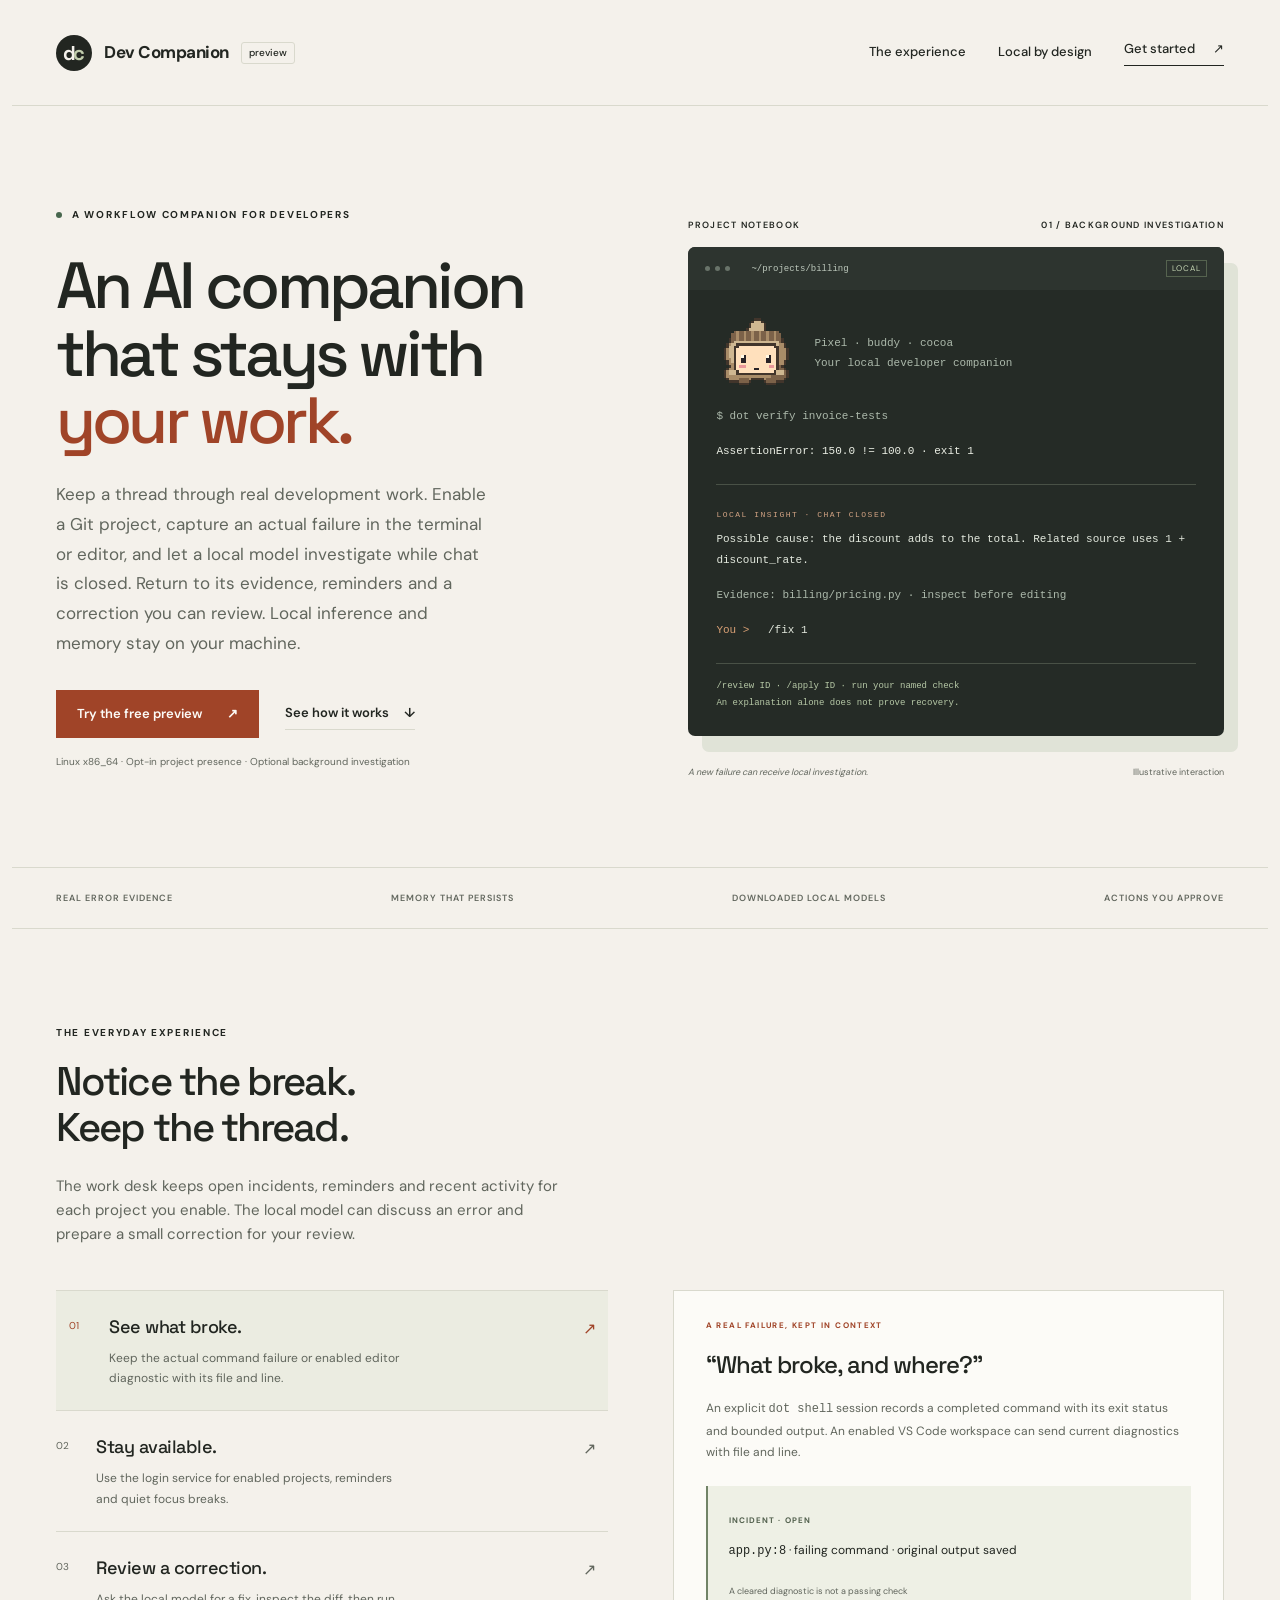
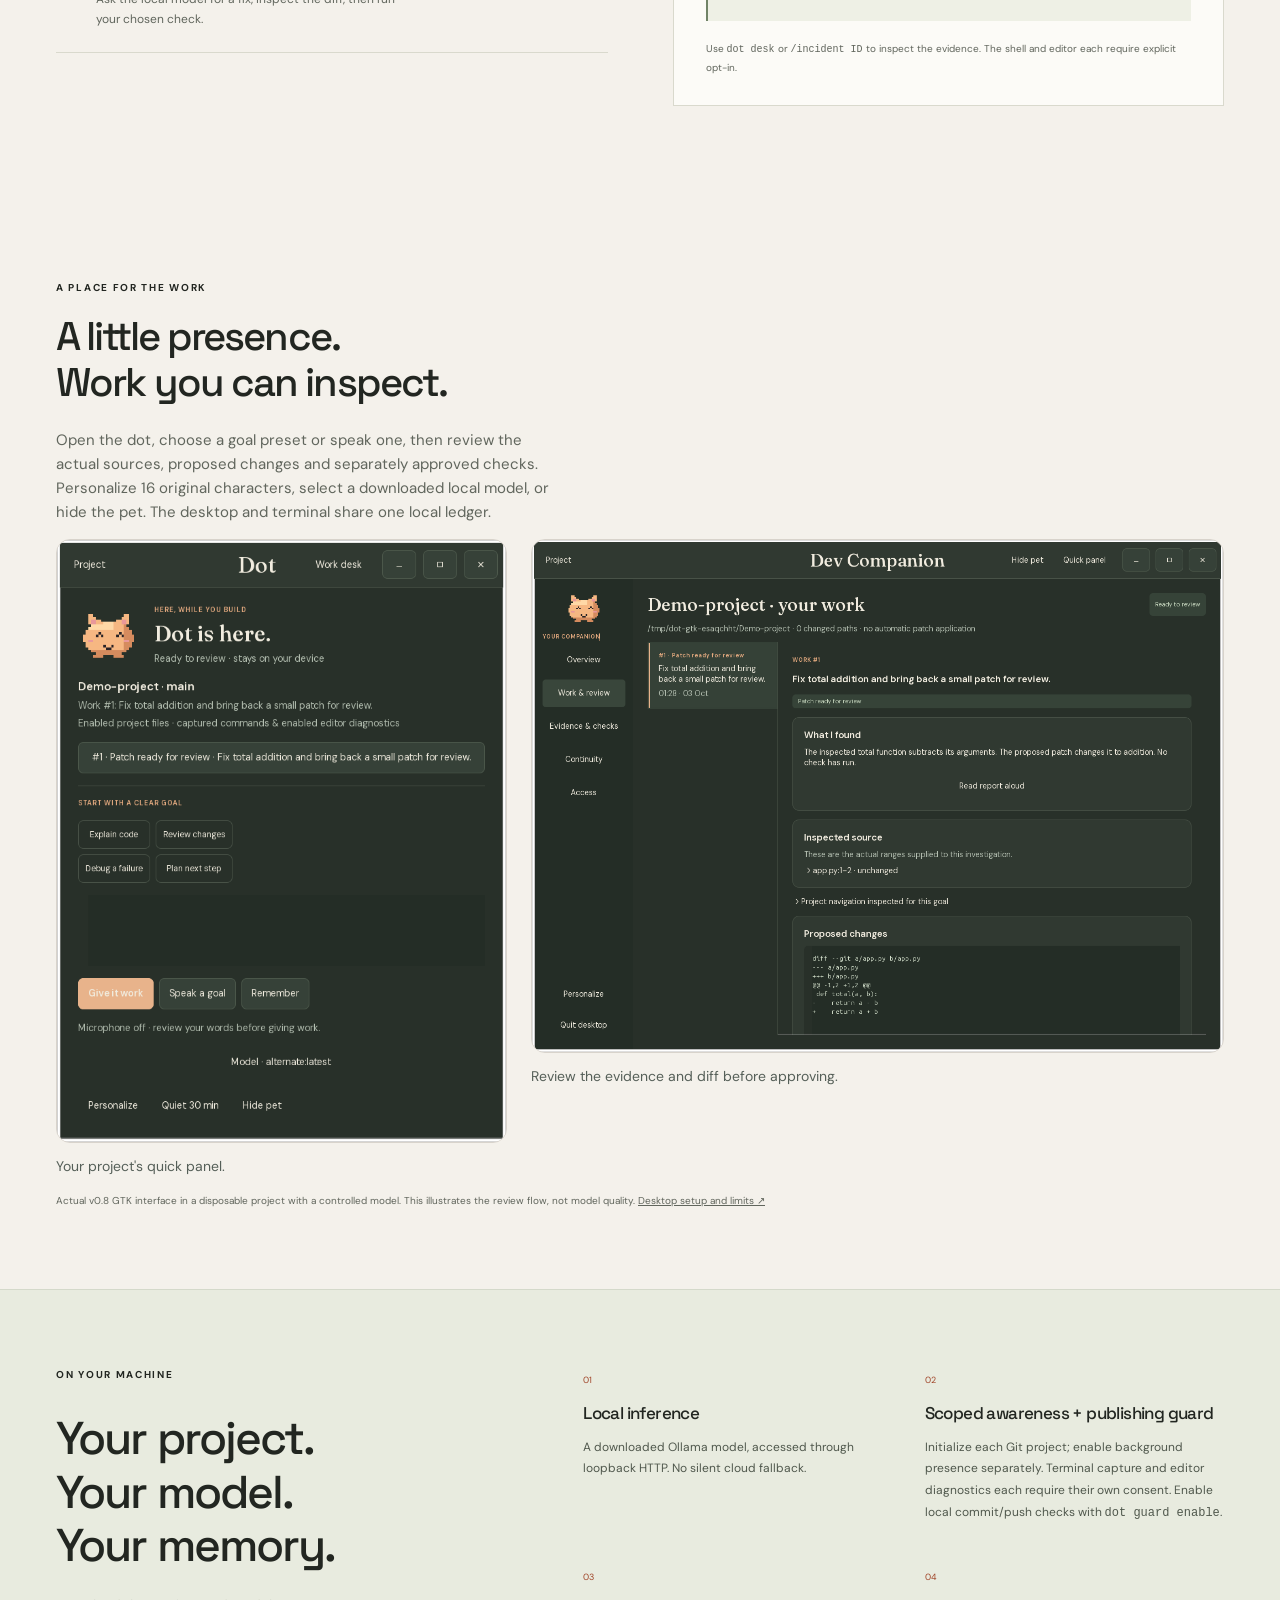
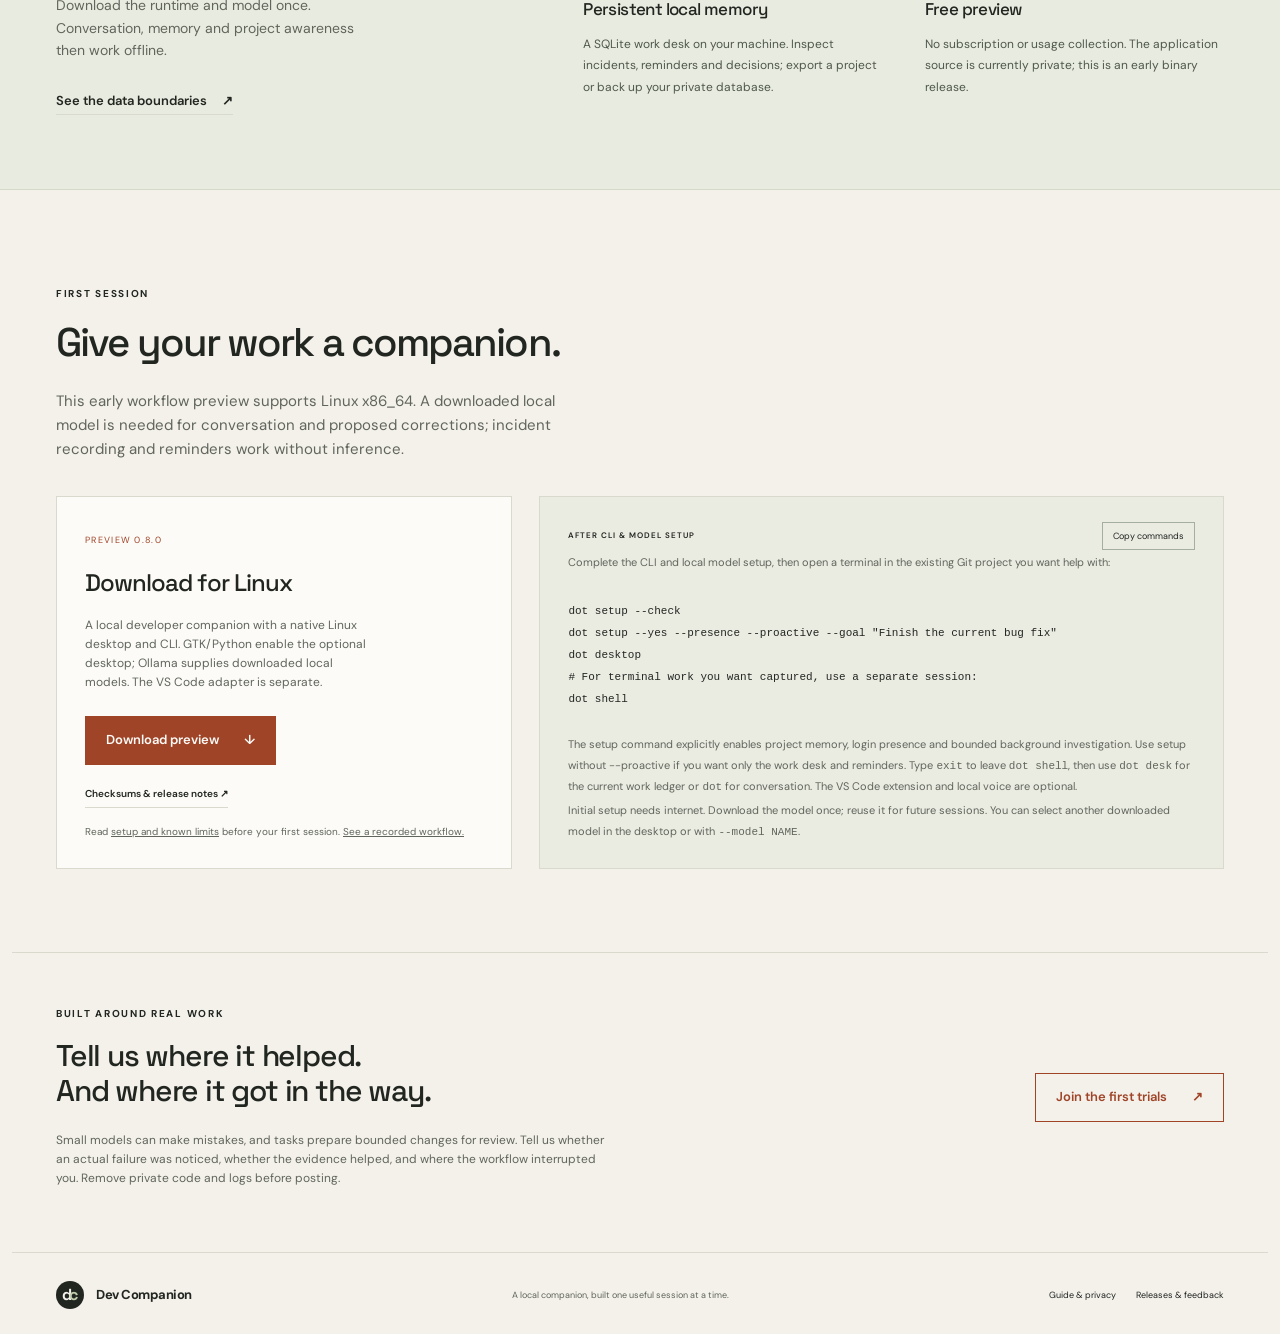
==== commit 2e5a5bc9: "docs: publish v0.8 desktop preview assets" ====
--- a/index.html
+++ b/index.html
@@ -54,13 +54,13 @@
     </div>
   </div>
 </section>
-<section class="desktop-preview wrap" aria-labelledby="desktop-title"><div class="section-intro"><p class="eyebrow">A PLACE FOR THE WORK</p><h2 id="desktop-title">A little presence.<br>Work you can inspect.</h2><p>Open the dot, give it project work, then review the actual sources, proposed changes and separately approved checks. The desktop and terminal share one local ledger.</p></div><div class="desktop-shots"><figure><img src="./desktop-panel.png" alt="Native companion quick panel with selected project, returned work, goal composer and local microphone control" loading="lazy"><figcaption>Your project's quick panel.</figcaption></figure><figure><img src="./desktop-work.png" alt="Native work desk showing a recorded report, inspected source ranges, their freshness and a proposed diff" loading="lazy"><figcaption>Review the evidence and diff before approving.</figcaption></figure></div><p class="fine">Actual v0.7 GTK interface in a disposable project with a controlled model. This illustrates the review flow, not model quality. <a href="./guide.html#desktop">Desktop setup and limits ↗</a></p></section>
+<section class="desktop-preview wrap" aria-labelledby="desktop-title"><div class="section-intro"><p class="eyebrow">A PLACE FOR THE WORK</p><h2 id="desktop-title">A little presence.<br>Work you can inspect.</h2><p>Open the dot, choose a goal preset or speak one, then review the actual sources, proposed changes and separately approved checks. Personalize 16 original characters, select a downloaded local model, or hide the pet. The desktop and terminal share one local ledger.</p></div><div class="desktop-shots"><figure><img src="./desktop-panel.png" alt="Native companion quick panel with selected project, returned work, goal composer and local microphone control" loading="lazy"><figcaption>Your project's quick panel.</figcaption></figure><figure><img src="./desktop-work.png" alt="Native work desk showing a recorded report, inspected source ranges, their freshness and a proposed diff" loading="lazy"><figcaption>Review the evidence and diff before approving.</figcaption></figure></div><p class="fine">Actual v0.8 GTK interface in a disposable project with a controlled model. This illustrates the review flow, not model quality. <a href="./guide.html#desktop">Desktop setup and limits ↗</a></p></section>
 <section id="local" class="local-section" aria-labelledby="local-title"><div class="wrap local-grid"><div><p class="eyebrow">ON YOUR MACHINE</p><h2 id="local-title">Your project.<br>Your model.<br>Your memory.</h2><p>Download the runtime and model once. Conversation, memory and project awareness then work offline.</p><a class="text-link" href="./guide.html#privacy">See the data boundaries <span aria-hidden="true">↗</span></a></div><div class="local-facts"><article><span>01</span><h3>Local inference</h3><p>A downloaded Ollama model, accessed through loopback HTTP. No silent cloud fallback.</p></article><article><span>02</span><h3>Scoped awareness + publishing guard</h3><p>Initialize each Git project; enable background presence separately. Terminal capture and editor diagnostics each require their own consent. Enable local commit/push checks with <code>dot guard enable</code>.</p></article><article><span>03</span><h3>Persistent local memory</h3><p>A SQLite work desk on your machine. Inspect incidents, reminders and decisions; export a project or back up your private database.</p></article><article><span>04</span><h3>Free preview</h3><p>No subscription or usage collection. The application source is currently private; this is an early binary release.</p></article></div></div></section>
-<section id="start" class="start wrap" aria-labelledby="start-title"><div class="section-intro"><p class="eyebrow">FIRST SESSION</p><h2 id="start-title">Give your work a companion.</h2><p>This early workflow preview supports Linux x86_64. A downloaded local model is needed for conversation and proposed corrections; incident recording and reminders work without inference.</p></div><div class="start-grid"><div class="download-card"><span class="release-label">PREVIEW 0.7.1</span><h3>Download for Linux</h3><p>A local developer companion with a native Linux desktop and CLI. GTK/Python enable the optional desktop; Ollama supplies downloaded local models. The VS Code adapter is separate.</p><a class="button" href="https://github.com/ashuujha/devcompanion-launch/releases/download/v0.7.1/devcompanion-0.7.1-linux-x86_64.tar.gz">Download preview <span aria-hidden="true">↓</span></a><a class="text-link small-link" href="https://github.com/ashuujha/devcompanion-launch/releases/tag/v0.7.1">Checksums & release notes ↗</a><p class="fine">Read <a href="./guide.html">setup and known limits</a> before your first session. <a href="./demo.txt">See a recorded workflow.</a></p></div><div class="setup-card"><div class="setup-title"><span>AFTER CLI & MODEL SETUP</span><button class="copy" data-copy="setup" aria-label="Copy first session commands">Copy commands</button></div><p>Complete the <a href="./guide.html">CLI and local model setup</a>, then open a terminal in the existing Git project you want help with:</p><pre id="setup"><code>dot setup --check
+<section id="start" class="start wrap" aria-labelledby="start-title"><div class="section-intro"><p class="eyebrow">FIRST SESSION</p><h2 id="start-title">Give your work a companion.</h2><p>This early workflow preview supports Linux x86_64. A downloaded local model is needed for conversation and proposed corrections; incident recording and reminders work without inference.</p></div><div class="start-grid"><div class="download-card"><span class="release-label">PREVIEW 0.8.0</span><h3>Download for Linux</h3><p>A local developer companion with a native Linux desktop and CLI. GTK/Python enable the optional desktop; Ollama supplies downloaded local models. The VS Code adapter is separate.</p><a class="button" href="https://github.com/ashuujha/devcompanion-launch/releases/download/v0.8.0/devcompanion-0.8.0-linux-x86_64.tar.gz">Download preview <span aria-hidden="true">↓</span></a><a class="text-link small-link" href="https://github.com/ashuujha/devcompanion-launch/releases/tag/v0.8.0">Checksums & release notes ↗</a><p class="fine">Read <a href="./guide.html">setup and known limits</a> before your first session. <a href="./demo.txt">See a recorded workflow.</a></p></div><div class="setup-card"><div class="setup-title"><span>AFTER CLI & MODEL SETUP</span><button class="copy" data-copy="setup" aria-label="Copy first session commands">Copy commands</button></div><p>Complete the <a href="./guide.html">CLI and local model setup</a>, then open a terminal in the existing Git project you want help with:</p><pre id="setup"><code>dot setup --check
 dot setup --yes --presence --proactive --goal "Finish the current bug fix"
 dot desktop
 # For terminal work you want captured, use a separate session:
-dot shell</code></pre><p>The setup command explicitly enables project memory, login presence and bounded background investigation. Use setup without --proactive if you want only the work desk and reminders. Type <code>exit</code> to leave <code>dot shell</code>, then use <code>dot desk</code> for the current work ledger or <code>dot</code> for conversation. The <a href="./guide.html#editor">VS Code extension</a> and <a href="./guide.html#voice">local voice</a> are optional.</p><p>Initial setup needs internet. Download the model once; reuse it for future sessions. You can select another downloaded model with <code>--model NAME</code>.</p></div></div></section>
+dot shell</code></pre><p>The setup command explicitly enables project memory, login presence and bounded background investigation. Use setup without --proactive if you want only the work desk and reminders. Type <code>exit</code> to leave <code>dot shell</code>, then use <code>dot desk</code> for the current work ledger or <code>dot</code> for conversation. The <a href="./guide.html#editor">VS Code extension</a> and <a href="./guide.html#voice">local voice</a> are optional.</p><p>Initial setup needs internet. Download the model once; reuse it for future sessions. You can select another downloaded model in the desktop or with <code>--model NAME</code>.</p></div></div></section>
 <section class="feedback wrap"><div><p class="eyebrow">BUILT AROUND REAL WORK</p><h2>Tell us where it helped.<br>And where it got in the way.</h2><p>Small models can make mistakes, and tasks prepare bounded changes for review. Tell us whether an actual failure was noticed, whether the evidence helped, and where the workflow interrupted you. Remove private code and logs before posting.</p></div><a class="button outline" href="https://github.com/ashuujha/devcompanion-launch/issues/1">Join the first trials <span aria-hidden="true">↗</span></a></section>
 </main>
 <footer class="wrap"><a class="brand" href="./"><span class="mark" aria-hidden="true">d<span>c</span></span>Dev Companion</a><p>A local companion, built one useful session at a time.</p><div><a href="./guide.html">Guide & privacy</a><a href="https://github.com/ashuujha/devcompanion-launch">Releases & feedback</a></div></footer>
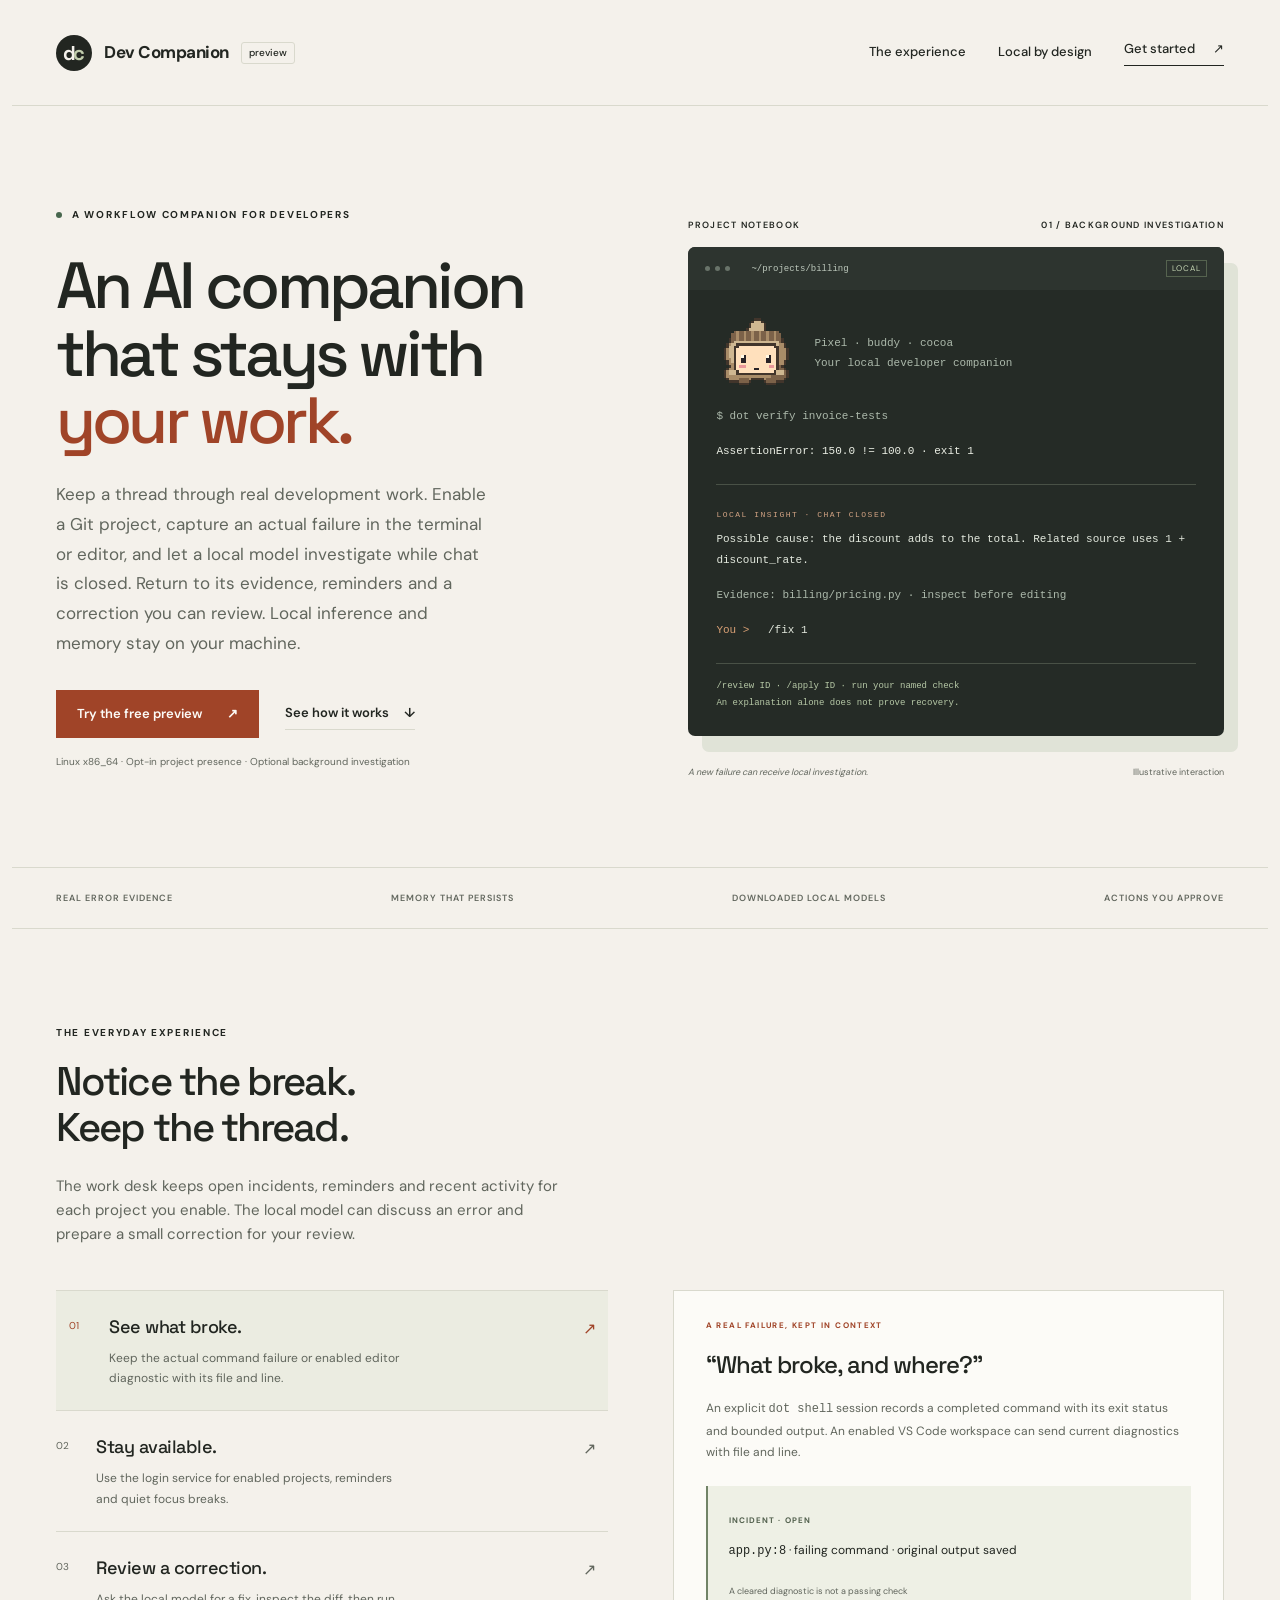
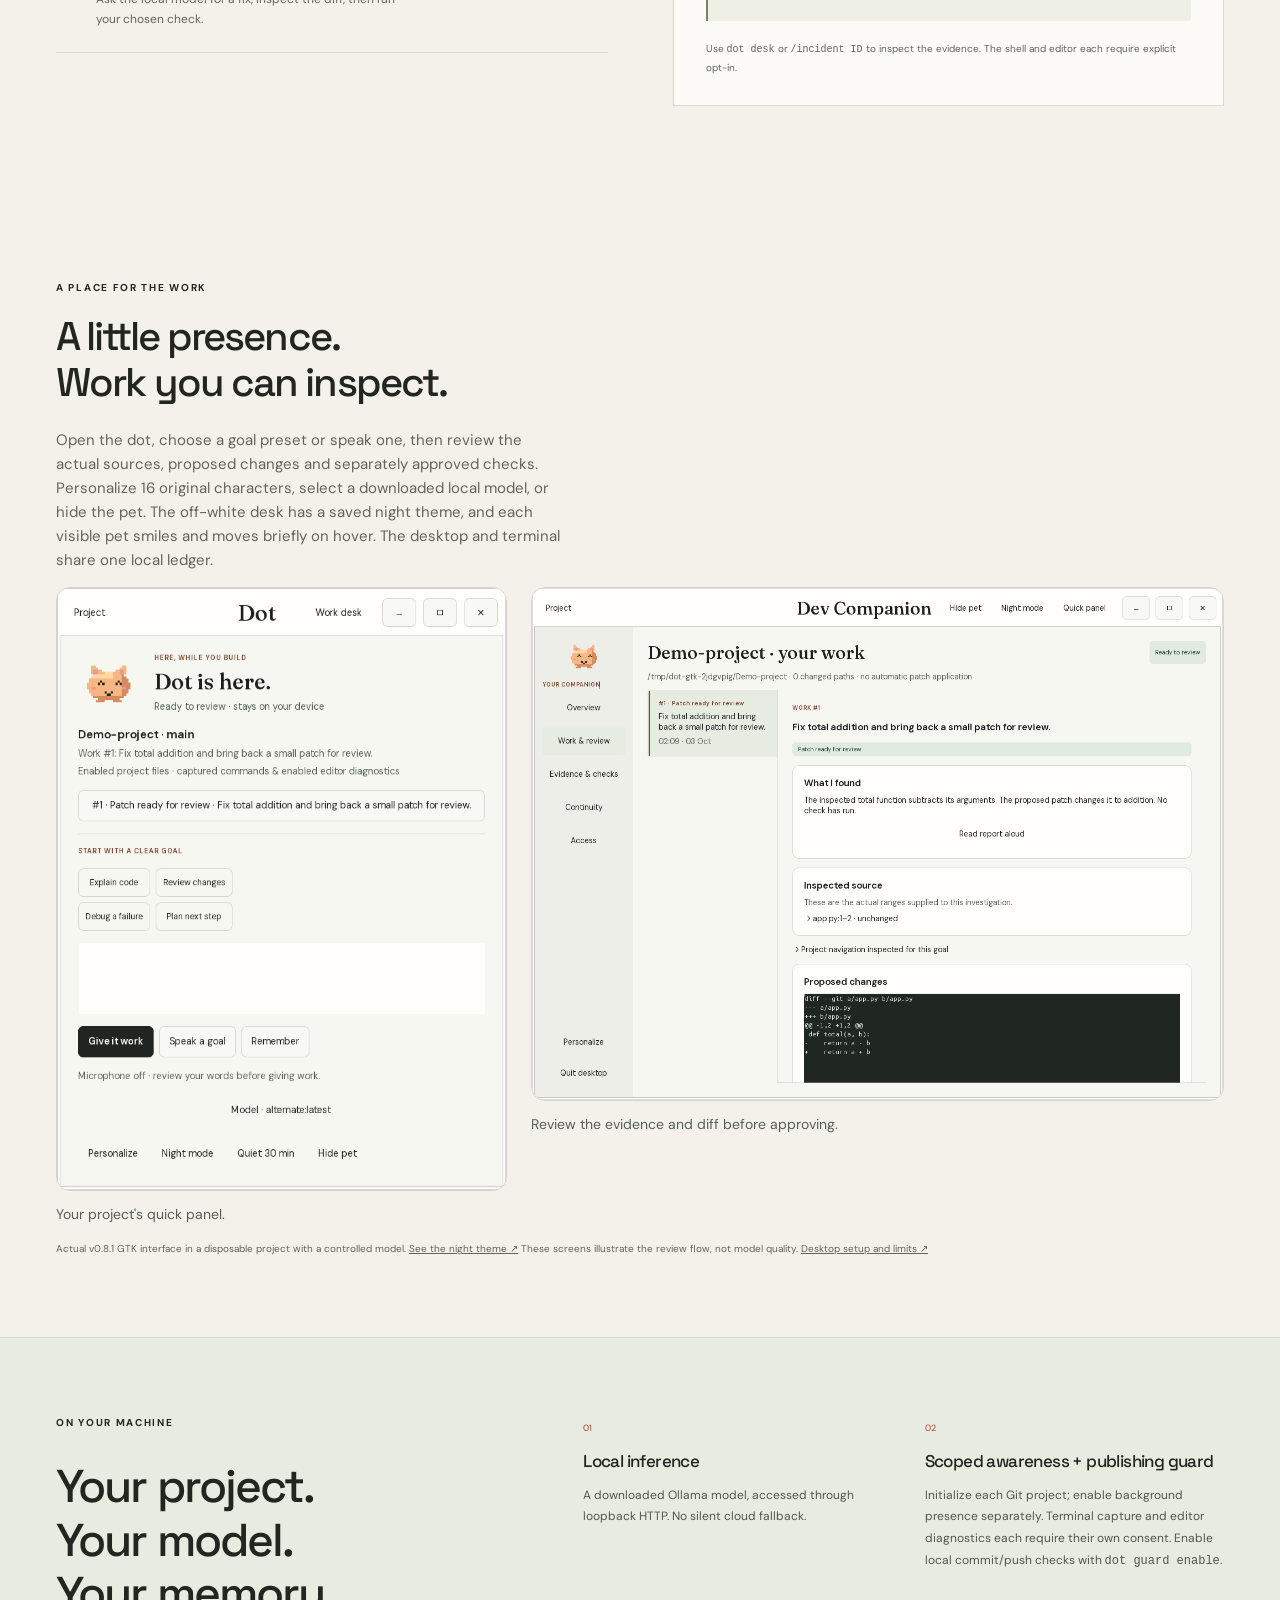
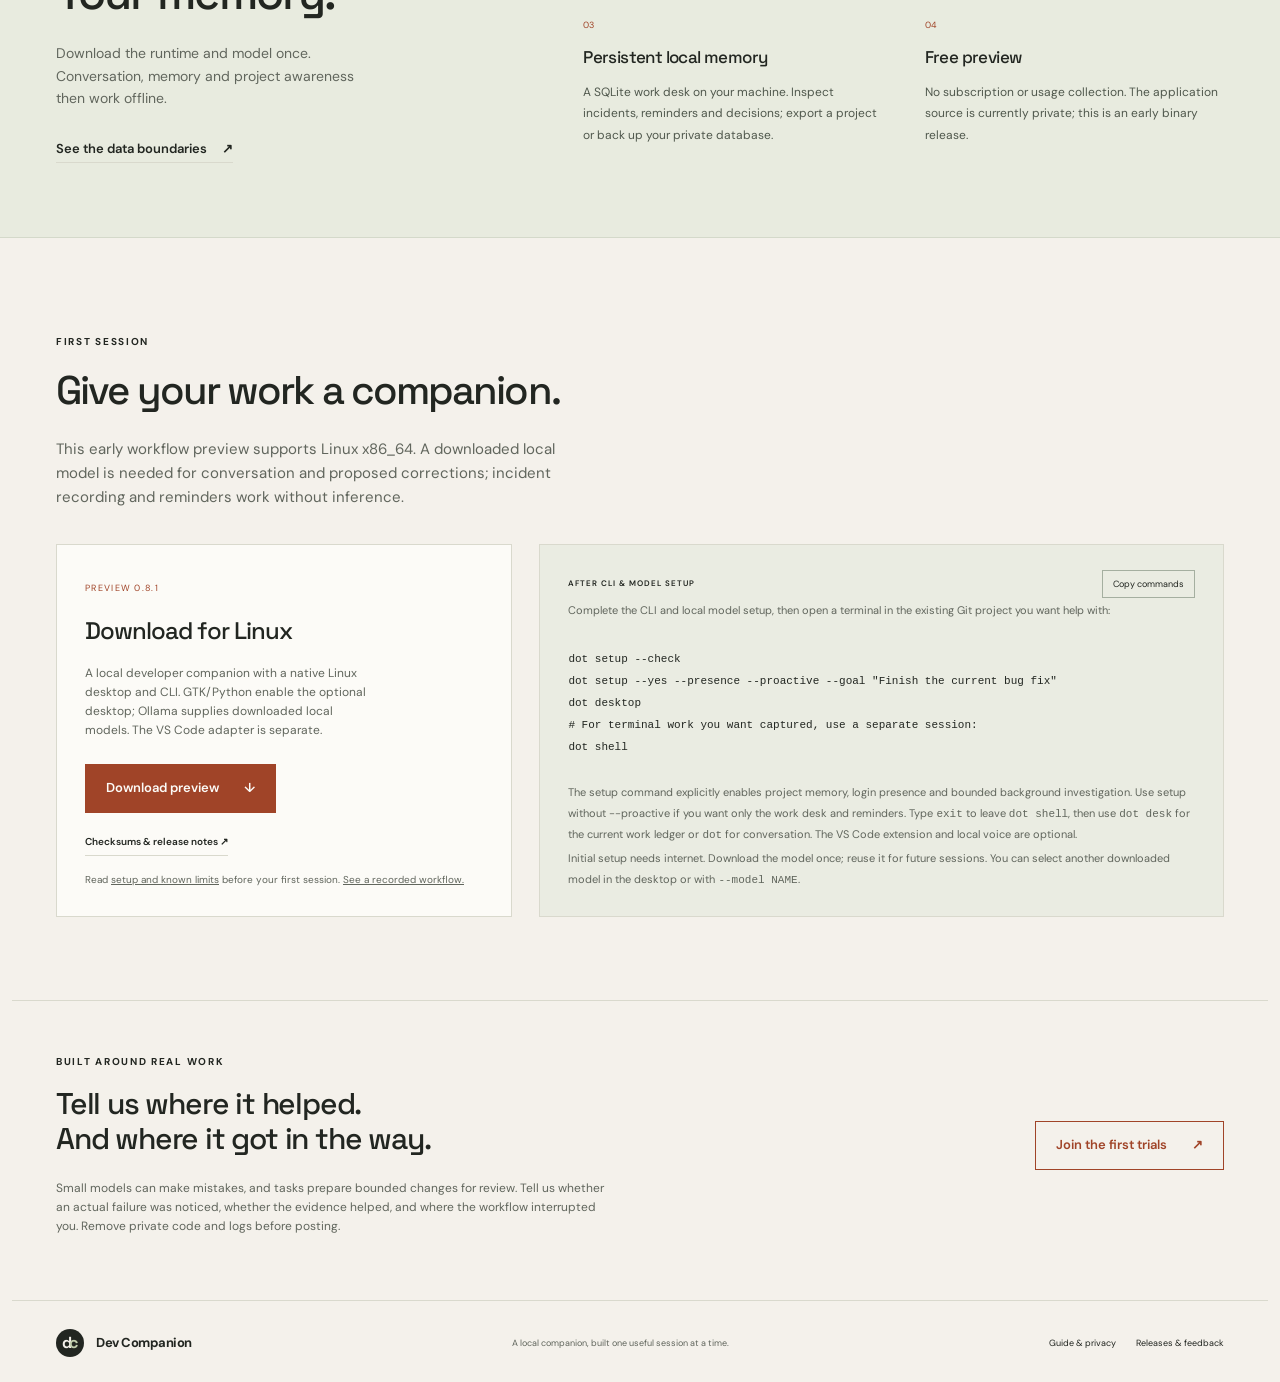
==== commit 4e2998ed: "Publish v0.8.1 theme preview and setup guide" ====
--- a/index.html
+++ b/index.html
@@ -54,9 +54,9 @@
     </div>
   </div>
 </section>
-<section class="desktop-preview wrap" aria-labelledby="desktop-title"><div class="section-intro"><p class="eyebrow">A PLACE FOR THE WORK</p><h2 id="desktop-title">A little presence.<br>Work you can inspect.</h2><p>Open the dot, choose a goal preset or speak one, then review the actual sources, proposed changes and separately approved checks. Personalize 16 original characters, select a downloaded local model, or hide the pet. The desktop and terminal share one local ledger.</p></div><div class="desktop-shots"><figure><img src="./desktop-panel.png" alt="Native companion quick panel with selected project, returned work, goal composer and local microphone control" loading="lazy"><figcaption>Your project's quick panel.</figcaption></figure><figure><img src="./desktop-work.png" alt="Native work desk showing a recorded report, inspected source ranges, their freshness and a proposed diff" loading="lazy"><figcaption>Review the evidence and diff before approving.</figcaption></figure></div><p class="fine">Actual v0.8 GTK interface in a disposable project with a controlled model. This illustrates the review flow, not model quality. <a href="./guide.html#desktop">Desktop setup and limits ↗</a></p></section>
+<section class="desktop-preview wrap" aria-labelledby="desktop-title"><div class="section-intro"><p class="eyebrow">A PLACE FOR THE WORK</p><h2 id="desktop-title">A little presence.<br>Work you can inspect.</h2><p>Open the dot, choose a goal preset or speak one, then review the actual sources, proposed changes and separately approved checks. Personalize 16 original characters, select a downloaded local model, or hide the pet. The off-white desk has a saved night theme, and each visible pet smiles and moves briefly on hover. The desktop and terminal share one local ledger.</p></div><div class="desktop-shots"><figure><img src="./desktop-panel.png" alt="Native companion quick panel with selected project, returned work, goal composer and local microphone control" loading="lazy"><figcaption>Your project's quick panel.</figcaption></figure><figure><img src="./desktop-work.png" alt="Off-white native work desk showing a recorded report, inspected source ranges, their freshness and a proposed diff" loading="lazy"><figcaption>Review the evidence and diff before approving.</figcaption></figure></div><p class="fine">Actual v0.8.1 GTK interface in a disposable project with a controlled model. <a href="./desktop-night.png">See the night theme ↗</a> These screens illustrate the review flow, not model quality. <a href="./guide.html#desktop">Desktop setup and limits ↗</a></p></section>
 <section id="local" class="local-section" aria-labelledby="local-title"><div class="wrap local-grid"><div><p class="eyebrow">ON YOUR MACHINE</p><h2 id="local-title">Your project.<br>Your model.<br>Your memory.</h2><p>Download the runtime and model once. Conversation, memory and project awareness then work offline.</p><a class="text-link" href="./guide.html#privacy">See the data boundaries <span aria-hidden="true">↗</span></a></div><div class="local-facts"><article><span>01</span><h3>Local inference</h3><p>A downloaded Ollama model, accessed through loopback HTTP. No silent cloud fallback.</p></article><article><span>02</span><h3>Scoped awareness + publishing guard</h3><p>Initialize each Git project; enable background presence separately. Terminal capture and editor diagnostics each require their own consent. Enable local commit/push checks with <code>dot guard enable</code>.</p></article><article><span>03</span><h3>Persistent local memory</h3><p>A SQLite work desk on your machine. Inspect incidents, reminders and decisions; export a project or back up your private database.</p></article><article><span>04</span><h3>Free preview</h3><p>No subscription or usage collection. The application source is currently private; this is an early binary release.</p></article></div></div></section>
-<section id="start" class="start wrap" aria-labelledby="start-title"><div class="section-intro"><p class="eyebrow">FIRST SESSION</p><h2 id="start-title">Give your work a companion.</h2><p>This early workflow preview supports Linux x86_64. A downloaded local model is needed for conversation and proposed corrections; incident recording and reminders work without inference.</p></div><div class="start-grid"><div class="download-card"><span class="release-label">PREVIEW 0.8.0</span><h3>Download for Linux</h3><p>A local developer companion with a native Linux desktop and CLI. GTK/Python enable the optional desktop; Ollama supplies downloaded local models. The VS Code adapter is separate.</p><a class="button" href="https://github.com/ashuujha/devcompanion-launch/releases/download/v0.8.0/devcompanion-0.8.0-linux-x86_64.tar.gz">Download preview <span aria-hidden="true">↓</span></a><a class="text-link small-link" href="https://github.com/ashuujha/devcompanion-launch/releases/tag/v0.8.0">Checksums & release notes ↗</a><p class="fine">Read <a href="./guide.html">setup and known limits</a> before your first session. <a href="./demo.txt">See a recorded workflow.</a></p></div><div class="setup-card"><div class="setup-title"><span>AFTER CLI & MODEL SETUP</span><button class="copy" data-copy="setup" aria-label="Copy first session commands">Copy commands</button></div><p>Complete the <a href="./guide.html">CLI and local model setup</a>, then open a terminal in the existing Git project you want help with:</p><pre id="setup"><code>dot setup --check
+<section id="start" class="start wrap" aria-labelledby="start-title"><div class="section-intro"><p class="eyebrow">FIRST SESSION</p><h2 id="start-title">Give your work a companion.</h2><p>This early workflow preview supports Linux x86_64. A downloaded local model is needed for conversation and proposed corrections; incident recording and reminders work without inference.</p></div><div class="start-grid"><div class="download-card"><span class="release-label">PREVIEW 0.8.1</span><h3>Download for Linux</h3><p>A local developer companion with a native Linux desktop and CLI. GTK/Python enable the optional desktop; Ollama supplies downloaded local models. The VS Code adapter is separate.</p><a class="button" href="https://github.com/ashuujha/devcompanion-launch/releases/download/v0.8.1/devcompanion-0.8.1-linux-x86_64.tar.gz">Download preview <span aria-hidden="true">↓</span></a><a class="text-link small-link" href="https://github.com/ashuujha/devcompanion-launch/releases/tag/v0.8.1">Checksums & release notes ↗</a><p class="fine">Read <a href="./guide.html">setup and known limits</a> before your first session. <a href="./demo.txt">See a recorded workflow.</a></p></div><div class="setup-card"><div class="setup-title"><span>AFTER CLI & MODEL SETUP</span><button class="copy" data-copy="setup" aria-label="Copy first session commands">Copy commands</button></div><p>Complete the <a href="./guide.html">CLI and local model setup</a>, then open a terminal in the existing Git project you want help with:</p><pre id="setup"><code>dot setup --check
 dot setup --yes --presence --proactive --goal "Finish the current bug fix"
 dot desktop
 # For terminal work you want captured, use a separate session:
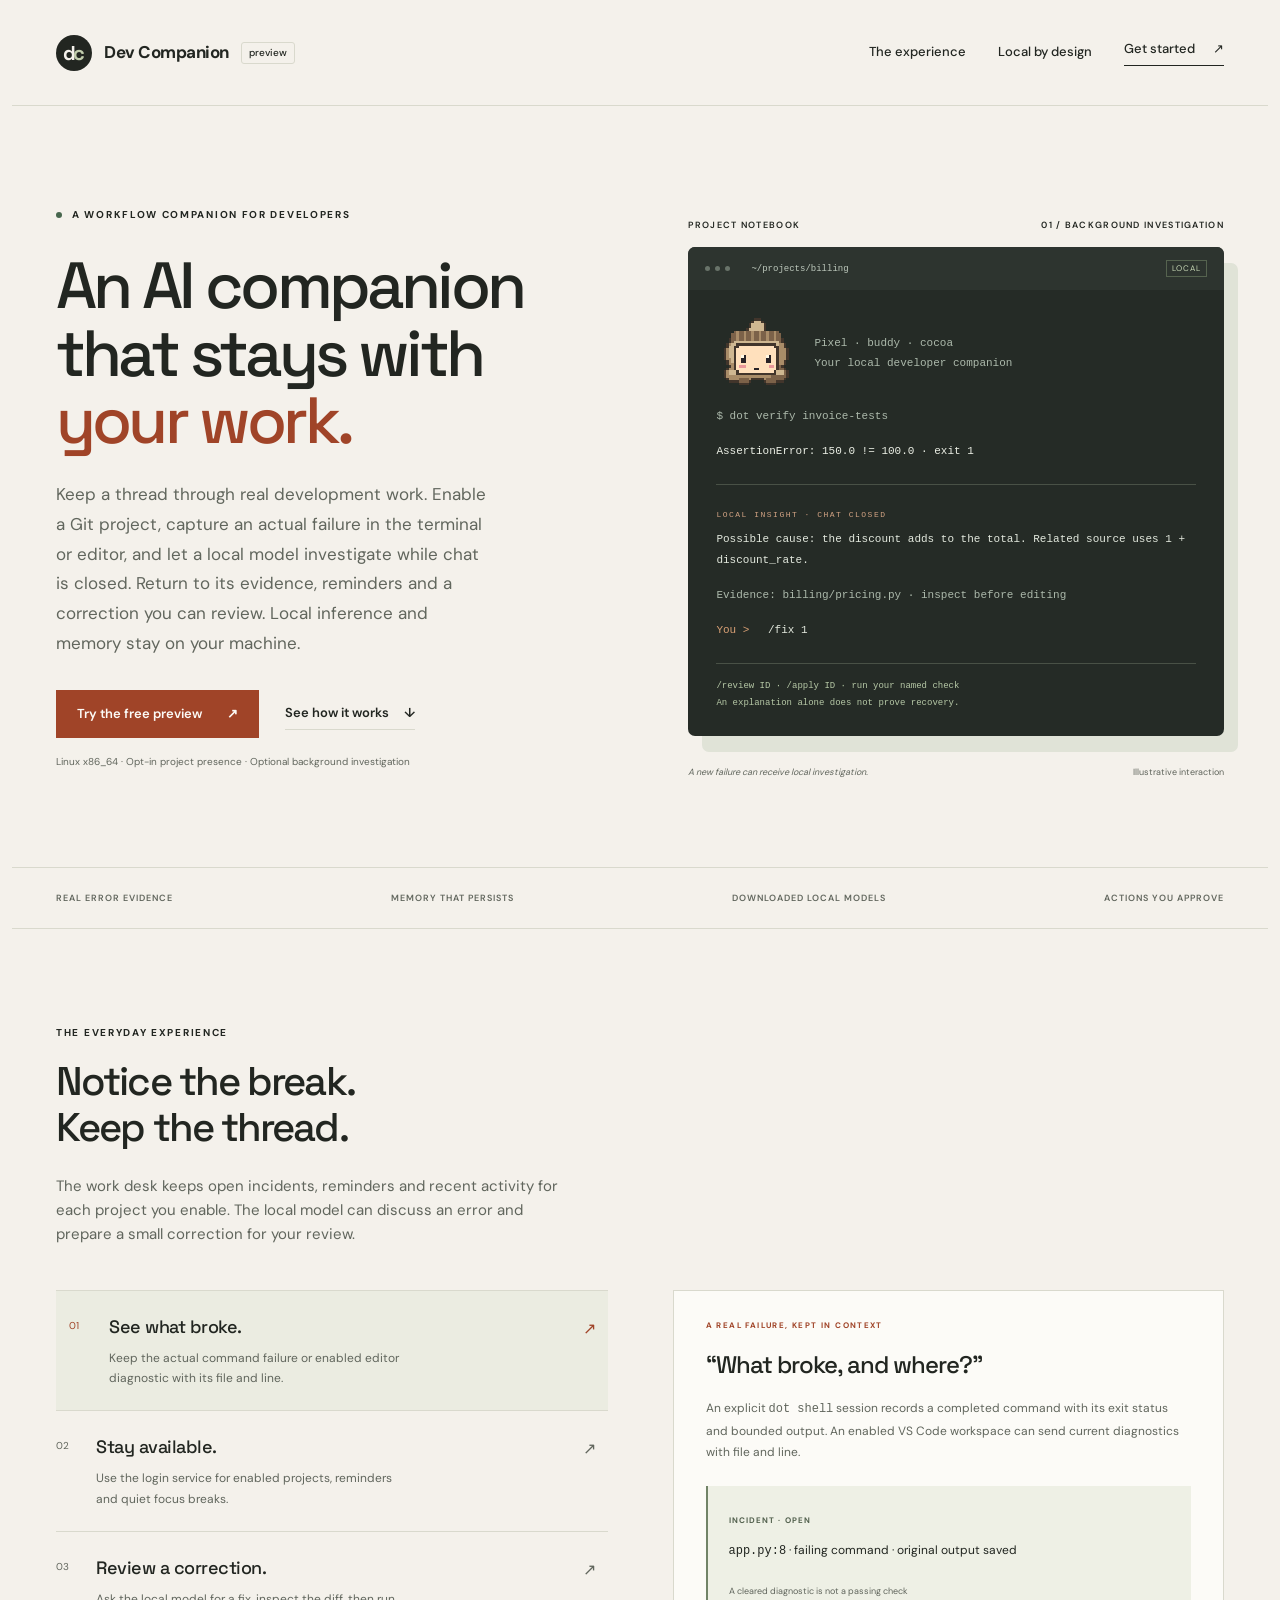
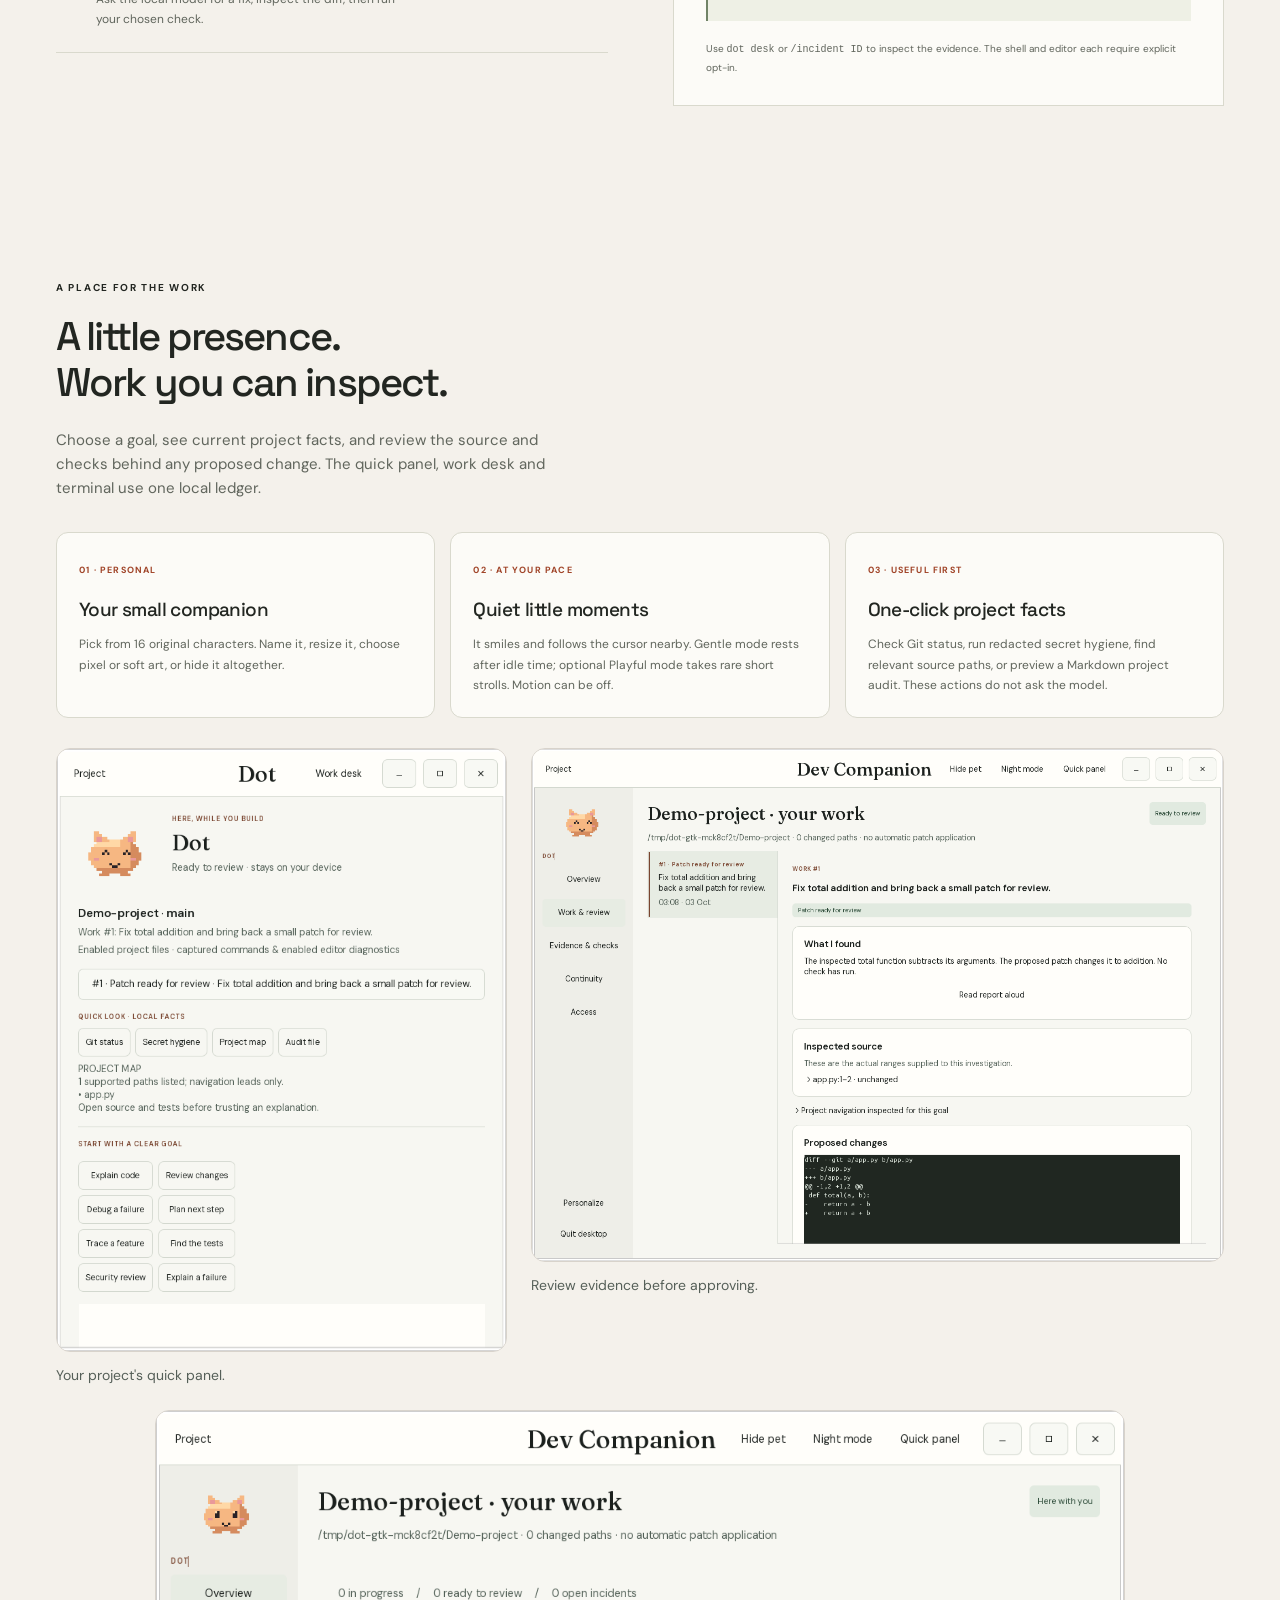
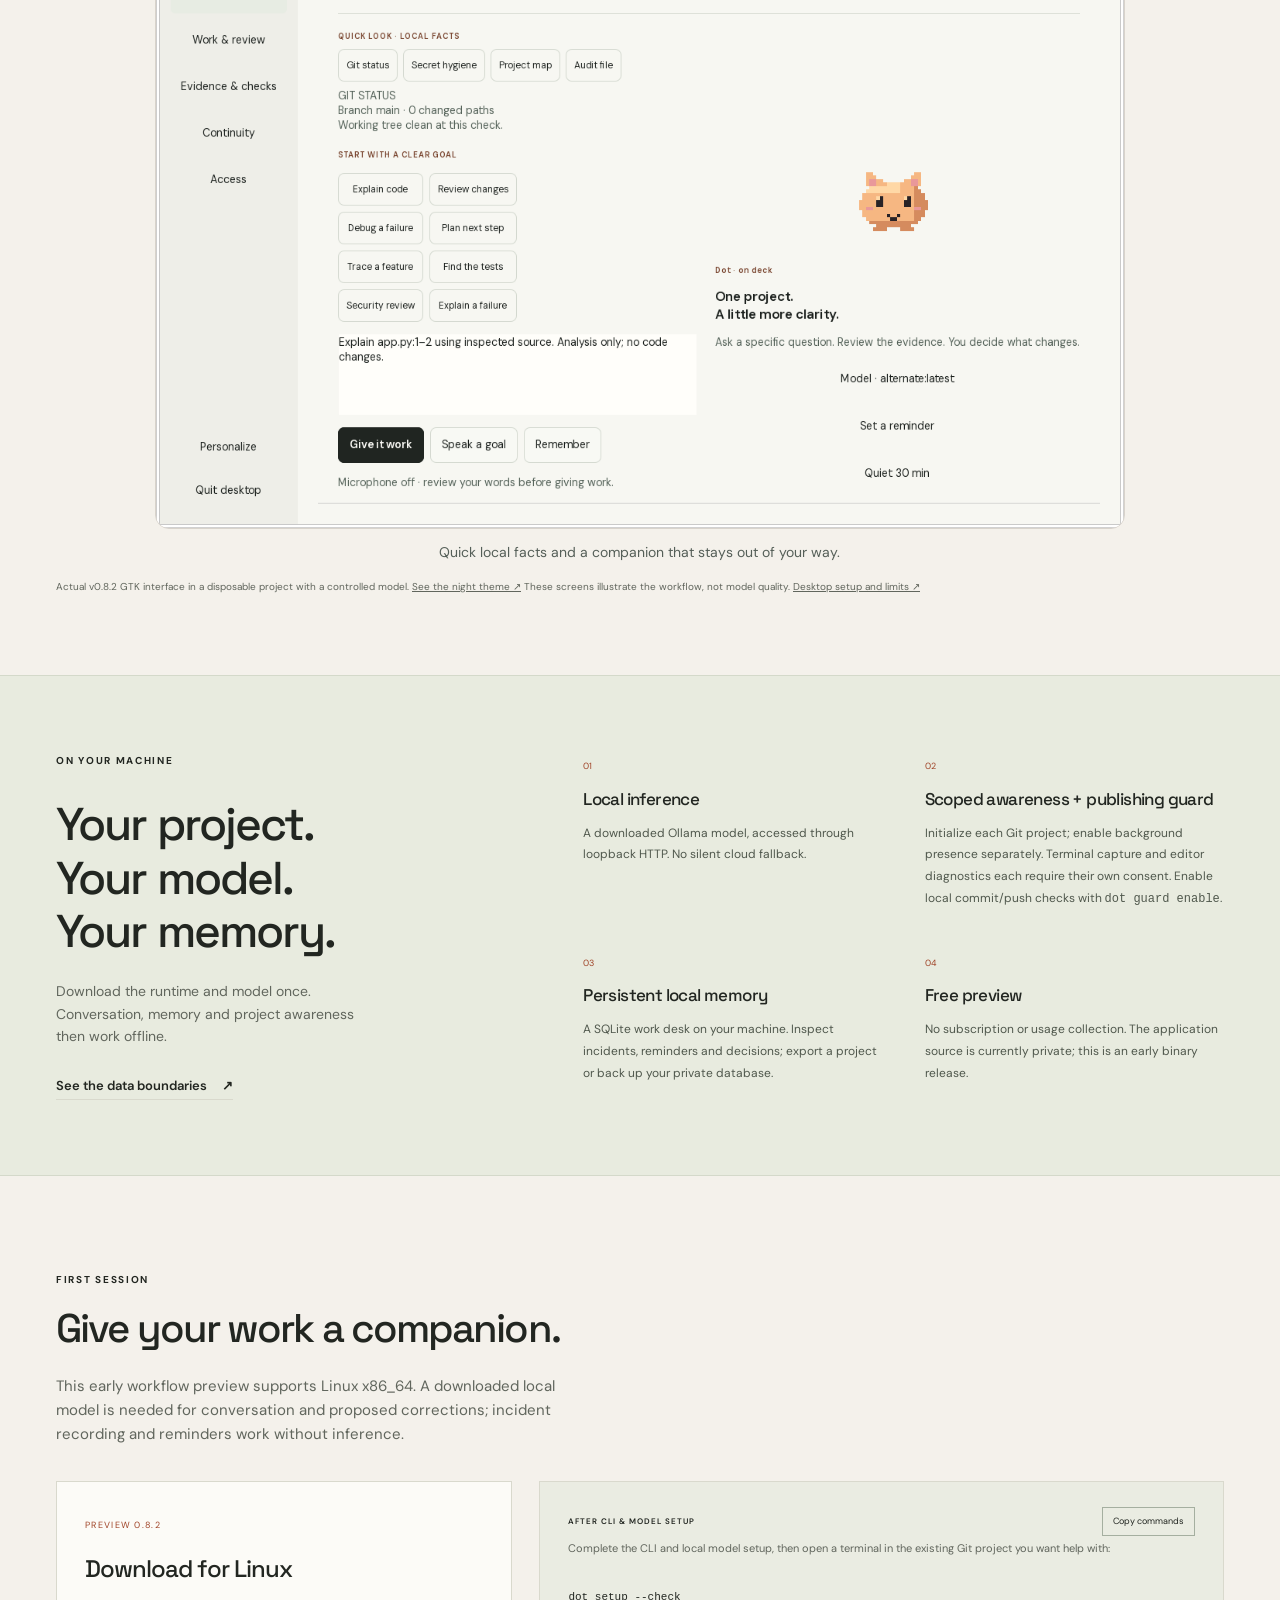
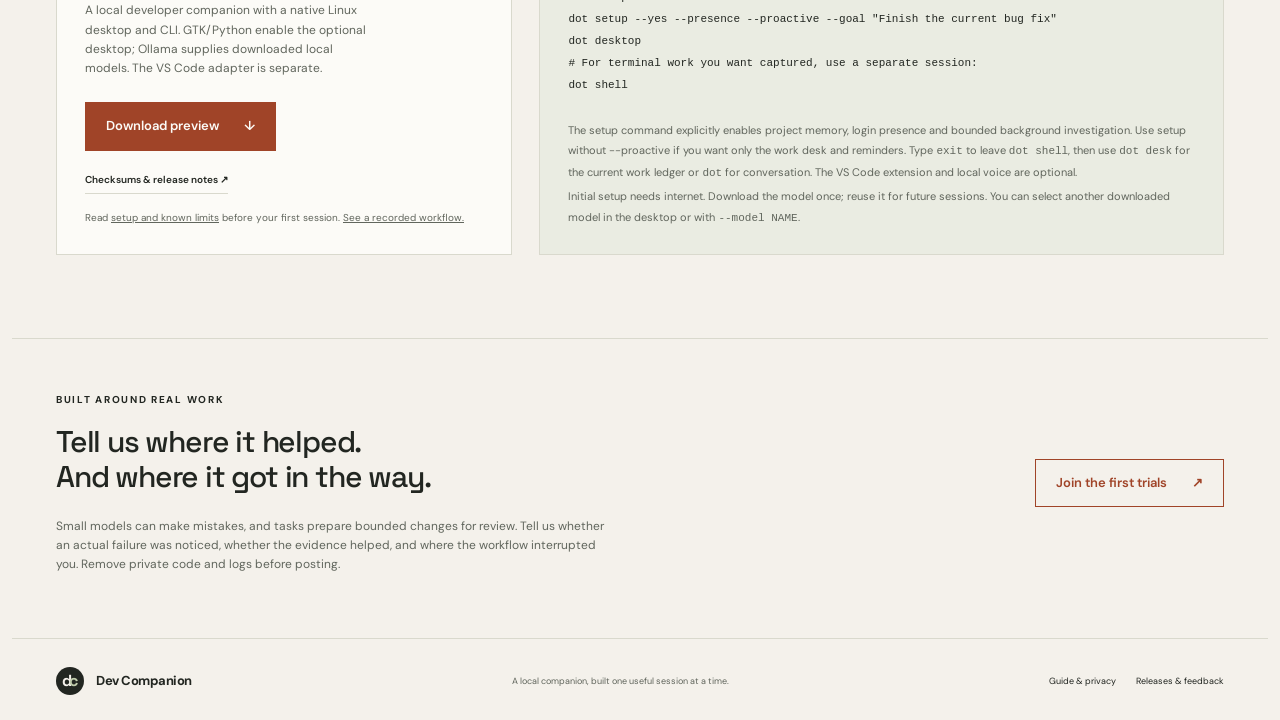
==== commit eb7287e1: "Present 0.8.2 quiet companion preview" ====
--- a/index.html
+++ b/index.html
@@ -54,9 +54,18 @@
     </div>
   </div>
 </section>
-<section class="desktop-preview wrap" aria-labelledby="desktop-title"><div class="section-intro"><p class="eyebrow">A PLACE FOR THE WORK</p><h2 id="desktop-title">A little presence.<br>Work you can inspect.</h2><p>Open the dot, choose a goal preset or speak one, then review the actual sources, proposed changes and separately approved checks. Personalize 16 original characters, select a downloaded local model, or hide the pet. The off-white desk has a saved night theme, and each visible pet smiles and moves briefly on hover. The desktop and terminal share one local ledger.</p></div><div class="desktop-shots"><figure><img src="./desktop-panel.png" alt="Native companion quick panel with selected project, returned work, goal composer and local microphone control" loading="lazy"><figcaption>Your project's quick panel.</figcaption></figure><figure><img src="./desktop-work.png" alt="Off-white native work desk showing a recorded report, inspected source ranges, their freshness and a proposed diff" loading="lazy"><figcaption>Review the evidence and diff before approving.</figcaption></figure></div><p class="fine">Actual v0.8.1 GTK interface in a disposable project with a controlled model. <a href="./desktop-night.png">See the night theme ↗</a> These screens illustrate the review flow, not model quality. <a href="./guide.html#desktop">Desktop setup and limits ↗</a></p></section>
+<section class="desktop-preview wrap" aria-labelledby="desktop-title">
+  <div class="section-intro"><p class="eyebrow">A PLACE FOR THE WORK</p><h2 id="desktop-title">A little presence.<br>Work you can inspect.</h2><p>Choose a goal, see current project facts, and review the source and checks behind any proposed change. The quick panel, work desk and terminal use one local ledger.</p></div>
+  <div class="desktop-features">
+    <article><span>01 · PERSONAL</span><h3>Your small companion</h3><p>Pick from 16 original characters. Name it, resize it, choose pixel or soft art, or hide it altogether.</p></article>
+    <article><span>02 · AT YOUR PACE</span><h3>Quiet little moments</h3><p>It smiles and follows the cursor nearby. Gentle mode rests after idle time; optional Playful mode takes rare short strolls. Motion can be off.</p></article>
+    <article><span>03 · USEFUL FIRST</span><h3>One-click project facts</h3><p>Check Git status, run redacted secret hygiene, find relevant source paths, or preview a Markdown project audit. These actions do not ask the model.</p></article>
+  </div>
+  <div class="desktop-shots"><figure><img src="./desktop-panel.png" alt="Native companion quick panel with selected project, returned work and goal composer" loading="lazy"><figcaption>Your project's quick panel.</figcaption></figure><figure><img src="./desktop-work.png" alt="Off-white native work desk showing a report, inspected source ranges and a proposed diff" loading="lazy"><figcaption>Review evidence before approving.</figcaption></figure><figure class="wide"><img src="./desktop-quick-look.png" alt="Native work desk showing Git status, project facts, eight goal drafts and a pixel cat" loading="lazy"><figcaption>Quick local facts and a companion that stays out of your way.</figcaption></figure></div>
+  <p class="fine">Actual v0.8.2 GTK interface in a disposable project with a controlled model. <a href="./desktop-night.png">See the night theme ↗</a> These screens illustrate the workflow, not model quality. <a href="./guide.html#desktop">Desktop setup and limits ↗</a></p>
+</section>
 <section id="local" class="local-section" aria-labelledby="local-title"><div class="wrap local-grid"><div><p class="eyebrow">ON YOUR MACHINE</p><h2 id="local-title">Your project.<br>Your model.<br>Your memory.</h2><p>Download the runtime and model once. Conversation, memory and project awareness then work offline.</p><a class="text-link" href="./guide.html#privacy">See the data boundaries <span aria-hidden="true">↗</span></a></div><div class="local-facts"><article><span>01</span><h3>Local inference</h3><p>A downloaded Ollama model, accessed through loopback HTTP. No silent cloud fallback.</p></article><article><span>02</span><h3>Scoped awareness + publishing guard</h3><p>Initialize each Git project; enable background presence separately. Terminal capture and editor diagnostics each require their own consent. Enable local commit/push checks with <code>dot guard enable</code>.</p></article><article><span>03</span><h3>Persistent local memory</h3><p>A SQLite work desk on your machine. Inspect incidents, reminders and decisions; export a project or back up your private database.</p></article><article><span>04</span><h3>Free preview</h3><p>No subscription or usage collection. The application source is currently private; this is an early binary release.</p></article></div></div></section>
-<section id="start" class="start wrap" aria-labelledby="start-title"><div class="section-intro"><p class="eyebrow">FIRST SESSION</p><h2 id="start-title">Give your work a companion.</h2><p>This early workflow preview supports Linux x86_64. A downloaded local model is needed for conversation and proposed corrections; incident recording and reminders work without inference.</p></div><div class="start-grid"><div class="download-card"><span class="release-label">PREVIEW 0.8.1</span><h3>Download for Linux</h3><p>A local developer companion with a native Linux desktop and CLI. GTK/Python enable the optional desktop; Ollama supplies downloaded local models. The VS Code adapter is separate.</p><a class="button" href="https://github.com/ashuujha/devcompanion-launch/releases/download/v0.8.1/devcompanion-0.8.1-linux-x86_64.tar.gz">Download preview <span aria-hidden="true">↓</span></a><a class="text-link small-link" href="https://github.com/ashuujha/devcompanion-launch/releases/tag/v0.8.1">Checksums & release notes ↗</a><p class="fine">Read <a href="./guide.html">setup and known limits</a> before your first session. <a href="./demo.txt">See a recorded workflow.</a></p></div><div class="setup-card"><div class="setup-title"><span>AFTER CLI & MODEL SETUP</span><button class="copy" data-copy="setup" aria-label="Copy first session commands">Copy commands</button></div><p>Complete the <a href="./guide.html">CLI and local model setup</a>, then open a terminal in the existing Git project you want help with:</p><pre id="setup"><code>dot setup --check
+<section id="start" class="start wrap" aria-labelledby="start-title"><div class="section-intro"><p class="eyebrow">FIRST SESSION</p><h2 id="start-title">Give your work a companion.</h2><p>This early workflow preview supports Linux x86_64. A downloaded local model is needed for conversation and proposed corrections; incident recording and reminders work without inference.</p></div><div class="start-grid"><div class="download-card"><span class="release-label">PREVIEW 0.8.2</span><h3>Download for Linux</h3><p>A local developer companion with a native Linux desktop and CLI. GTK/Python enable the optional desktop; Ollama supplies downloaded local models. The VS Code adapter is separate.</p><a class="button" href="https://github.com/ashuujha/devcompanion-launch/releases/download/v0.8.2/devcompanion-0.8.2-linux-x86_64.tar.gz">Download preview <span aria-hidden="true">↓</span></a><a class="text-link small-link" href="https://github.com/ashuujha/devcompanion-launch/releases/tag/v0.8.2">Checksums & release notes ↗</a><p class="fine">Read <a href="./guide.html">setup and known limits</a> before your first session. <a href="./demo.txt">See a recorded workflow.</a></p></div><div class="setup-card"><div class="setup-title"><span>AFTER CLI & MODEL SETUP</span><button class="copy" data-copy="setup" aria-label="Copy first session commands">Copy commands</button></div><p>Complete the <a href="./guide.html">CLI and local model setup</a>, then open a terminal in the existing Git project you want help with:</p><pre id="setup"><code>dot setup --check
 dot setup --yes --presence --proactive --goal "Finish the current bug fix"
 dot desktop
 # For terminal work you want captured, use a separate session:
--- a/style.css
+++ b/style.css
@@ -7,3 +7,4 @@
 .terminal-identity{display:flex;align-items:center;gap:18px;margin-bottom:18px}.terminal-identity p{margin:0}.terminal-pet{flex-shrink:0;image-rendering:pixelated;object-fit:contain}.pet-preview{margin:24px 0}.pet-preview summary{cursor:pointer;font-weight:600}.pet-preview img{display:block;max-width:100%;height:auto;margin-top:16px;border-radius:6px}
 
 .desktop-preview{padding-top:80px;padding-bottom:80px}.desktop-shots{display:grid;grid-template-columns:minmax(0,.65fr) minmax(0,1fr);gap:24px;align-items:start}.desktop-shots figure{margin:0}.desktop-shots img{display:block;width:100%;height:auto;border:1px solid #d8d3cb;border-radius:14px}.desktop-shots figcaption{padding-top:12px;color:#555f58;font-size:14px}@media(max-width:720px){.desktop-shots{grid-template-columns:1fr}.desktop-preview{padding-top:48px;padding-bottom:48px}}
+.desktop-features{display:grid;grid-template-columns:repeat(3,minmax(0,1fr));gap:15px;margin:32px 0 30px}.desktop-features article{background:var(--white);border:1px solid var(--line);border-radius:12px;padding:22px}.desktop-features span{font-size:9px;letter-spacing:1.2px;color:var(--accent);font-weight:700}.desktop-features h3{font-size:19px;font-weight:500;letter-spacing:-.6px;margin:14px 0 9px}.desktop-features p{color:var(--muted);font-size:12px;line-height:1.7;margin:0}.desktop-shots .wide{grid-column:1/-1}.desktop-shots .wide img{max-width:970px;margin:auto}.desktop-shots .wide figcaption{text-align:center}.terminal-pet{transition:transform .2s ease}.terminal-pet:hover{transform:translateY(-5px) rotate(-4deg)}@media(max-width:760px){.desktop-features{grid-template-columns:1fr;gap:10px}.desktop-shots .wide{grid-column:auto}}@media(prefers-reduced-motion:reduce){.terminal-pet{transition:none}.terminal-pet:hover{transform:none}}
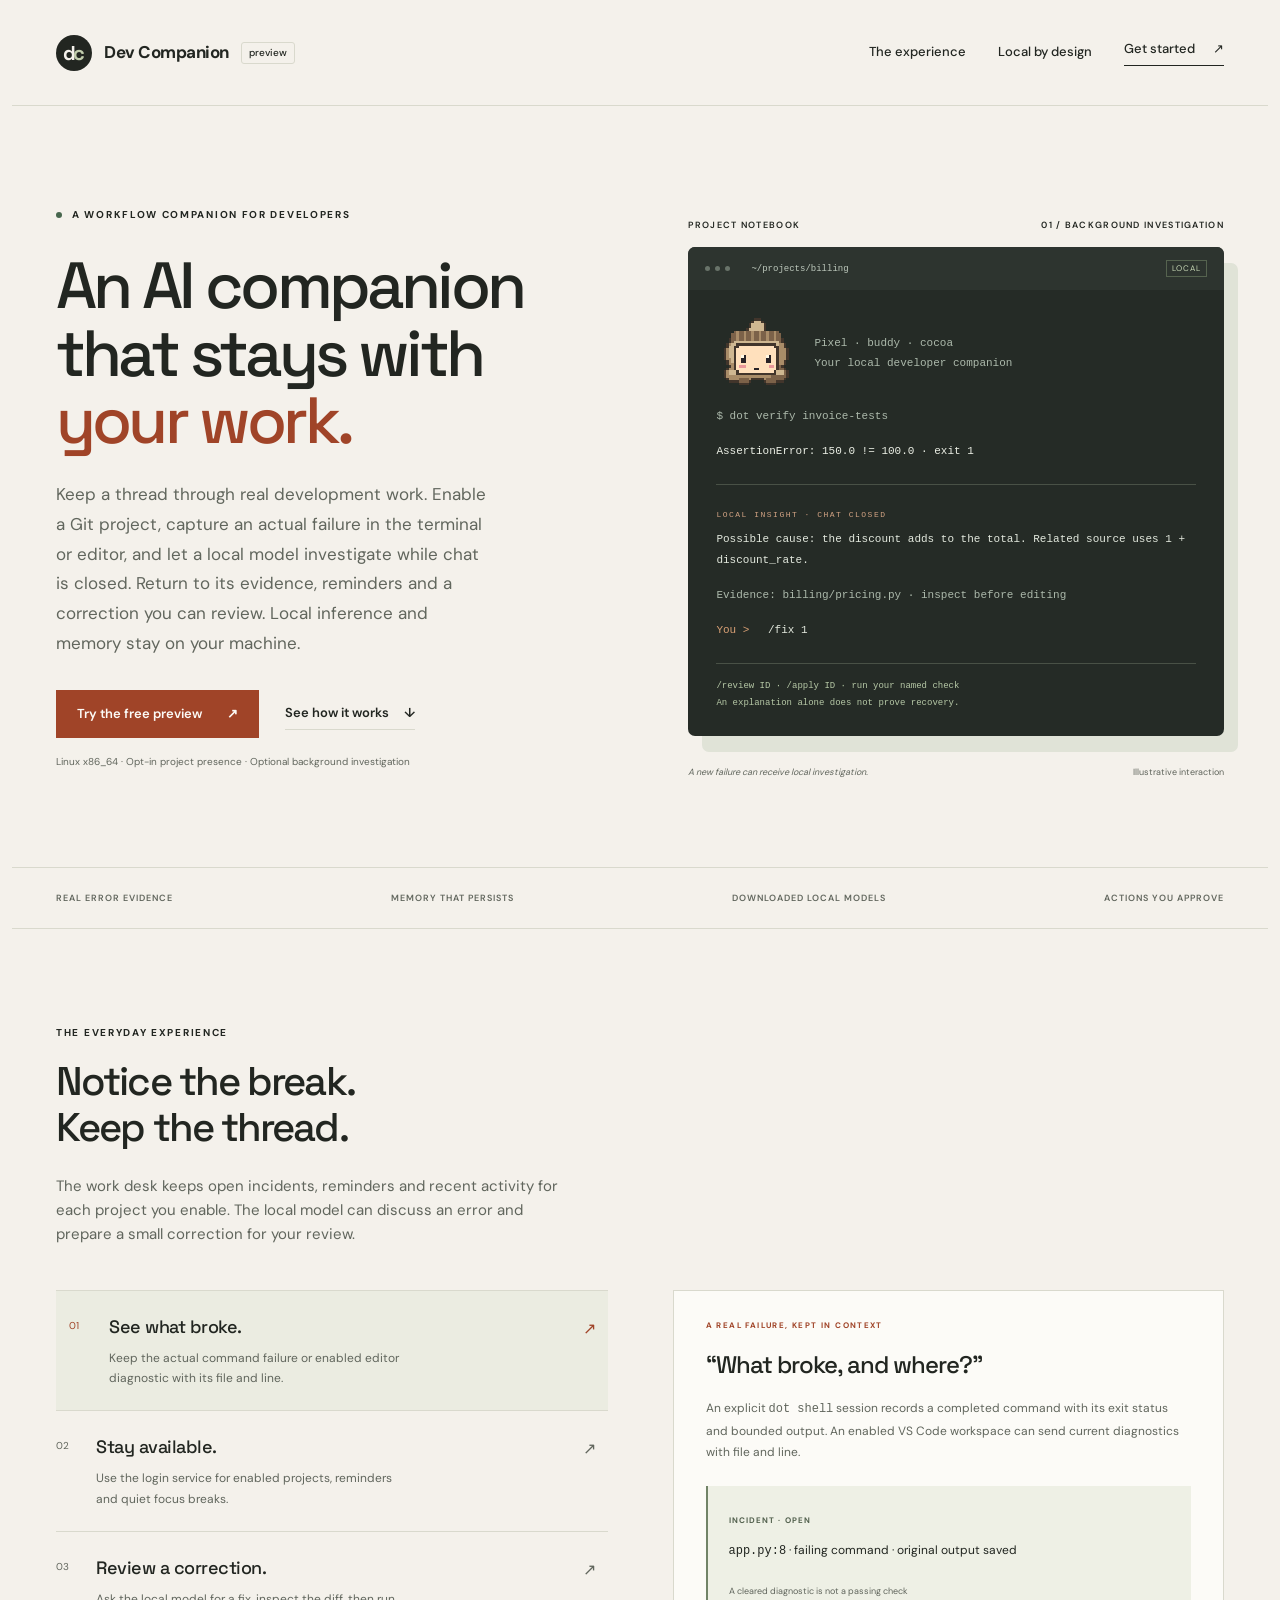
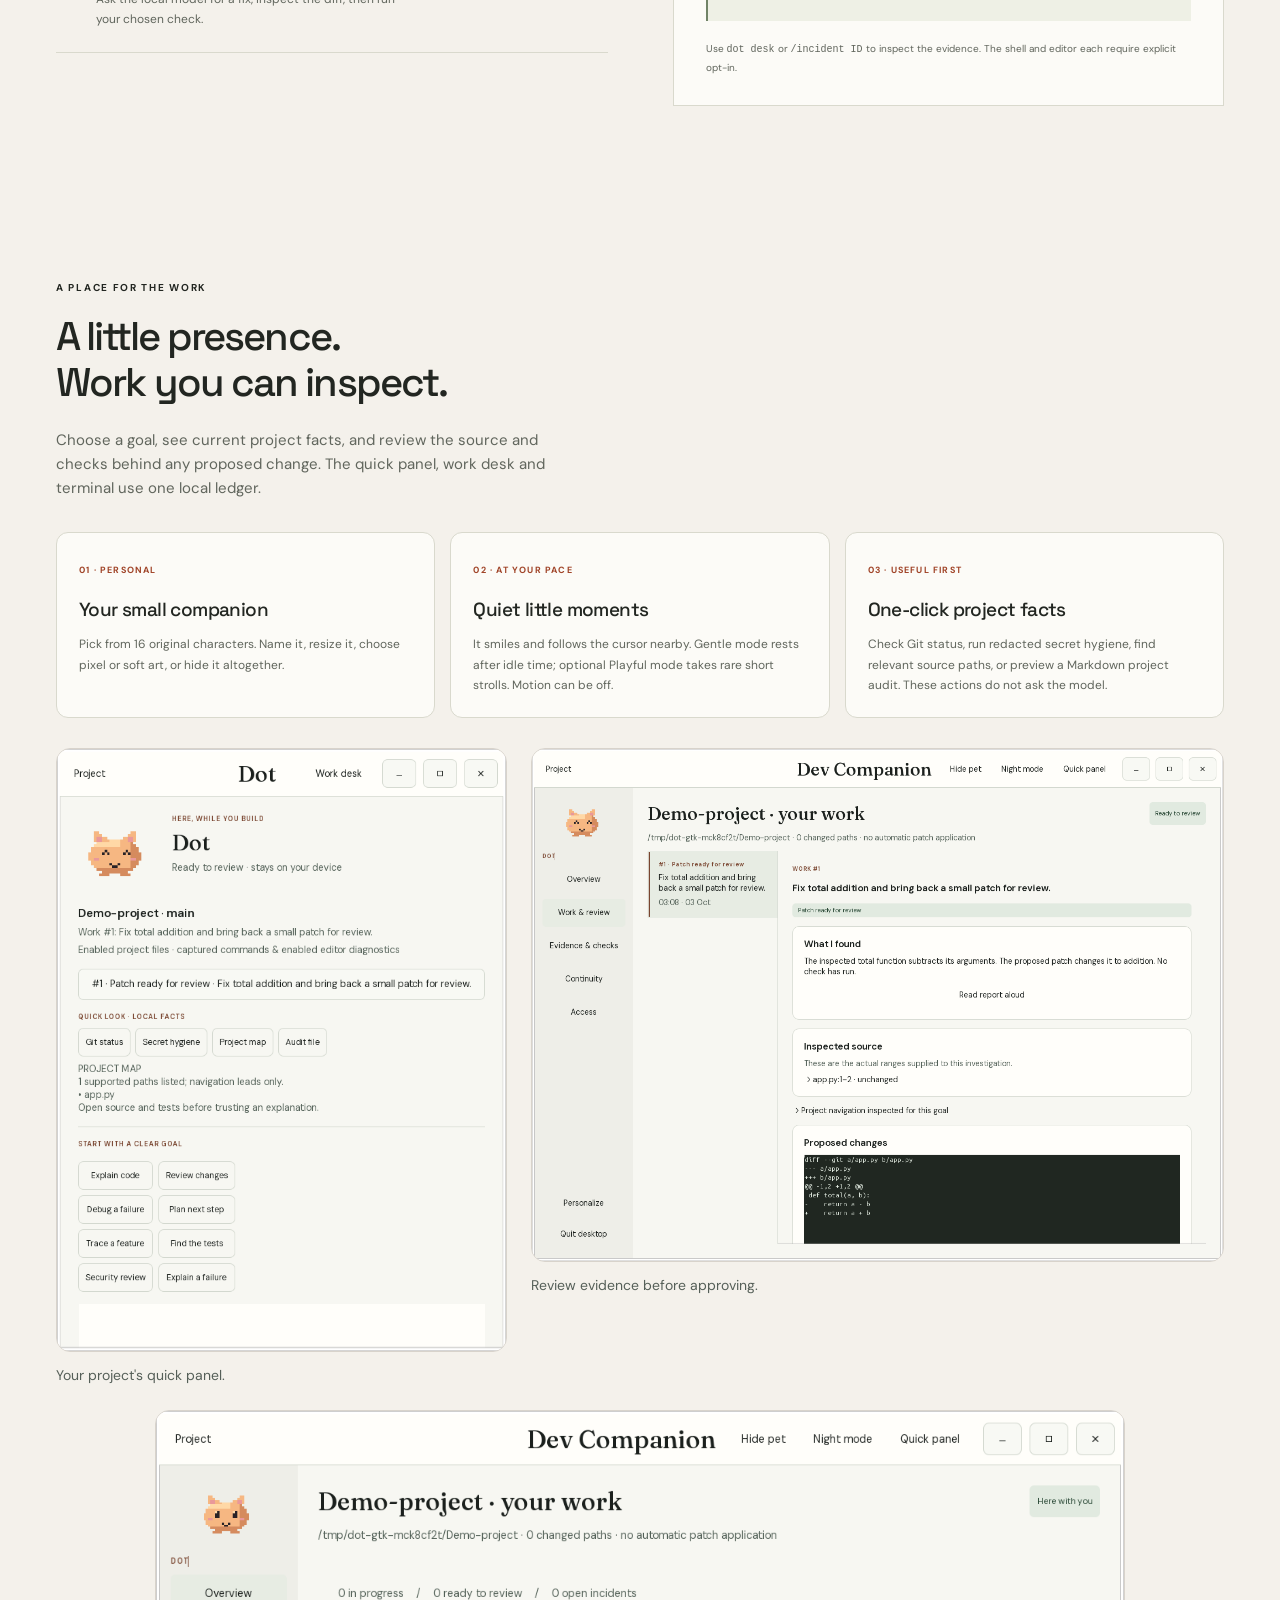
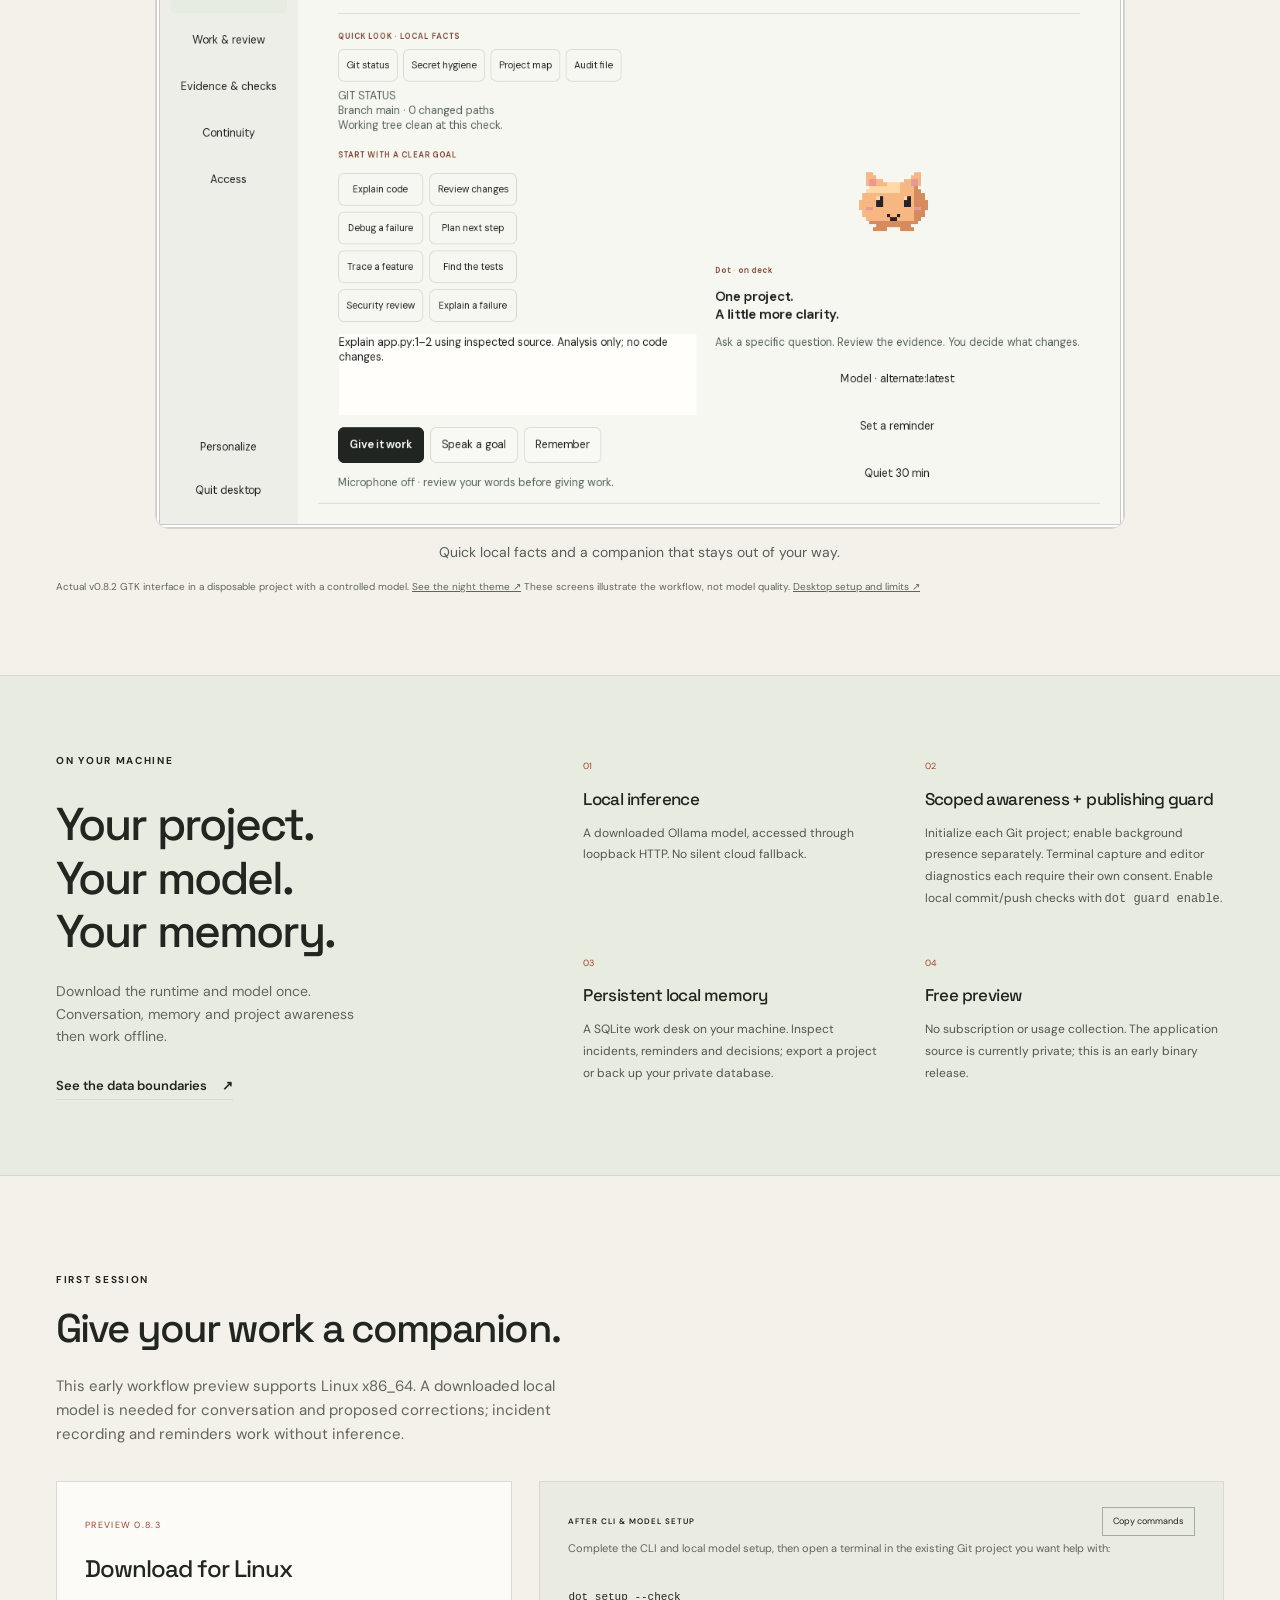
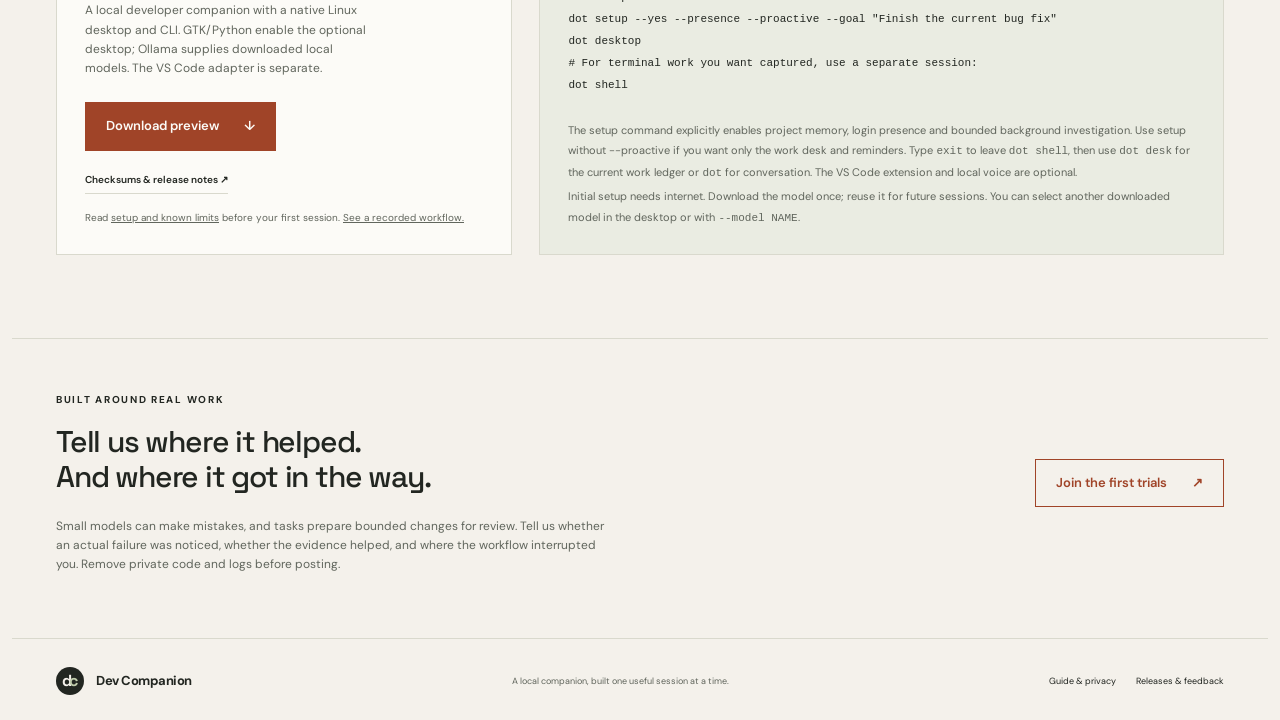
==== commit 156674b2: "Point public setup and site to 0.8.3" ====
--- a/index.html
+++ b/index.html
@@ -65,7 +65,7 @@
   <p class="fine">Actual v0.8.2 GTK interface in a disposable project with a controlled model. <a href="./desktop-night.png">See the night theme ↗</a> These screens illustrate the workflow, not model quality. <a href="./guide.html#desktop">Desktop setup and limits ↗</a></p>
 </section>
 <section id="local" class="local-section" aria-labelledby="local-title"><div class="wrap local-grid"><div><p class="eyebrow">ON YOUR MACHINE</p><h2 id="local-title">Your project.<br>Your model.<br>Your memory.</h2><p>Download the runtime and model once. Conversation, memory and project awareness then work offline.</p><a class="text-link" href="./guide.html#privacy">See the data boundaries <span aria-hidden="true">↗</span></a></div><div class="local-facts"><article><span>01</span><h3>Local inference</h3><p>A downloaded Ollama model, accessed through loopback HTTP. No silent cloud fallback.</p></article><article><span>02</span><h3>Scoped awareness + publishing guard</h3><p>Initialize each Git project; enable background presence separately. Terminal capture and editor diagnostics each require their own consent. Enable local commit/push checks with <code>dot guard enable</code>.</p></article><article><span>03</span><h3>Persistent local memory</h3><p>A SQLite work desk on your machine. Inspect incidents, reminders and decisions; export a project or back up your private database.</p></article><article><span>04</span><h3>Free preview</h3><p>No subscription or usage collection. The application source is currently private; this is an early binary release.</p></article></div></div></section>
-<section id="start" class="start wrap" aria-labelledby="start-title"><div class="section-intro"><p class="eyebrow">FIRST SESSION</p><h2 id="start-title">Give your work a companion.</h2><p>This early workflow preview supports Linux x86_64. A downloaded local model is needed for conversation and proposed corrections; incident recording and reminders work without inference.</p></div><div class="start-grid"><div class="download-card"><span class="release-label">PREVIEW 0.8.2</span><h3>Download for Linux</h3><p>A local developer companion with a native Linux desktop and CLI. GTK/Python enable the optional desktop; Ollama supplies downloaded local models. The VS Code adapter is separate.</p><a class="button" href="https://github.com/ashuujha/devcompanion-launch/releases/download/v0.8.2/devcompanion-0.8.2-linux-x86_64.tar.gz">Download preview <span aria-hidden="true">↓</span></a><a class="text-link small-link" href="https://github.com/ashuujha/devcompanion-launch/releases/tag/v0.8.2">Checksums & release notes ↗</a><p class="fine">Read <a href="./guide.html">setup and known limits</a> before your first session. <a href="./demo.txt">See a recorded workflow.</a></p></div><div class="setup-card"><div class="setup-title"><span>AFTER CLI & MODEL SETUP</span><button class="copy" data-copy="setup" aria-label="Copy first session commands">Copy commands</button></div><p>Complete the <a href="./guide.html">CLI and local model setup</a>, then open a terminal in the existing Git project you want help with:</p><pre id="setup"><code>dot setup --check
+<section id="start" class="start wrap" aria-labelledby="start-title"><div class="section-intro"><p class="eyebrow">FIRST SESSION</p><h2 id="start-title">Give your work a companion.</h2><p>This early workflow preview supports Linux x86_64. A downloaded local model is needed for conversation and proposed corrections; incident recording and reminders work without inference.</p></div><div class="start-grid"><div class="download-card"><span class="release-label">PREVIEW 0.8.3</span><h3>Download for Linux</h3><p>A local developer companion with a native Linux desktop and CLI. GTK/Python enable the optional desktop; Ollama supplies downloaded local models. The VS Code adapter is separate.</p><a class="button" href="https://github.com/ashuujha/devcompanion-launch/releases/download/v0.8.3/devcompanion-0.8.3-linux-x86_64.tar.gz">Download preview <span aria-hidden="true">↓</span></a><a class="text-link small-link" href="https://github.com/ashuujha/devcompanion-launch/releases/tag/v0.8.3">Checksums & release notes ↗</a><p class="fine">Read <a href="./guide.html">setup and known limits</a> before your first session. <a href="./demo.txt">See a recorded workflow.</a></p></div><div class="setup-card"><div class="setup-title"><span>AFTER CLI & MODEL SETUP</span><button class="copy" data-copy="setup" aria-label="Copy first session commands">Copy commands</button></div><p>Complete the <a href="./guide.html">CLI and local model setup</a>, then open a terminal in the existing Git project you want help with:</p><pre id="setup"><code>dot setup --check
 dot setup --yes --presence --proactive --goal "Finish the current bug fix"
 dot desktop
 # For terminal work you want captured, use a separate session:
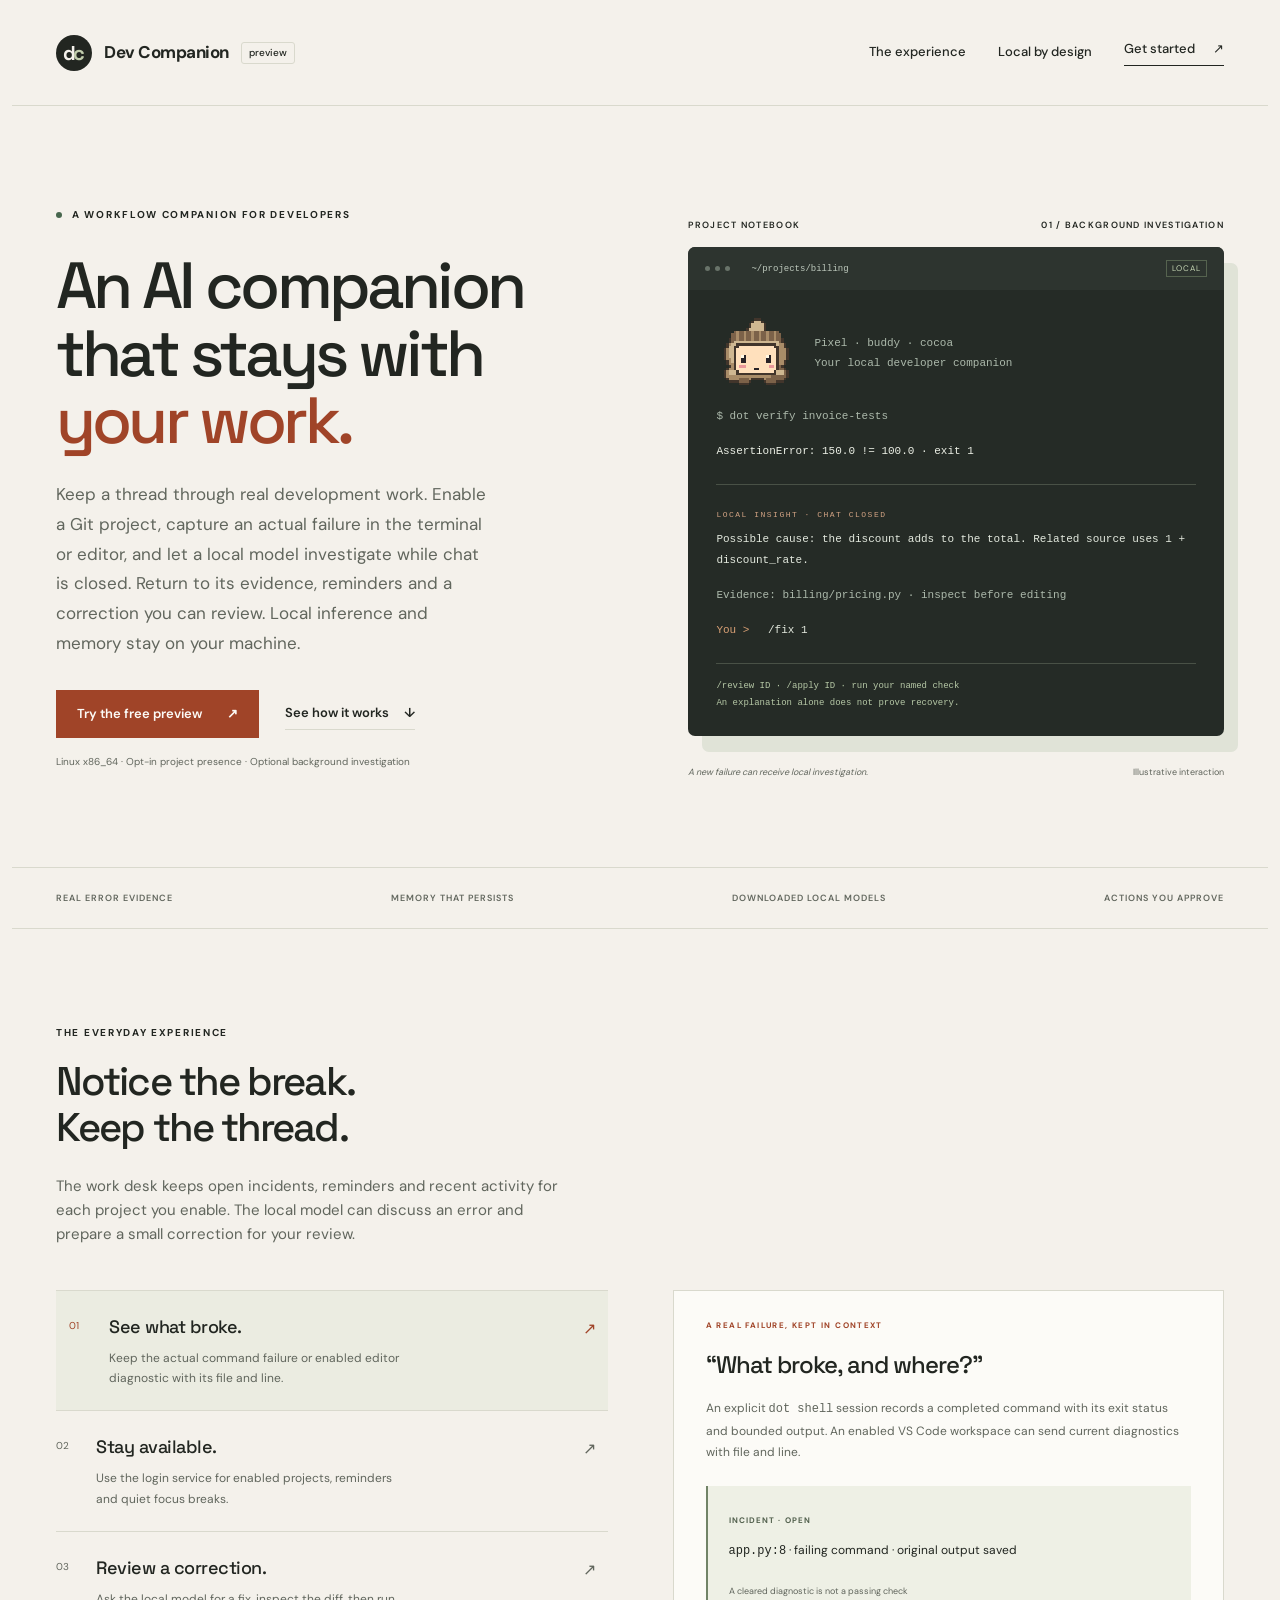
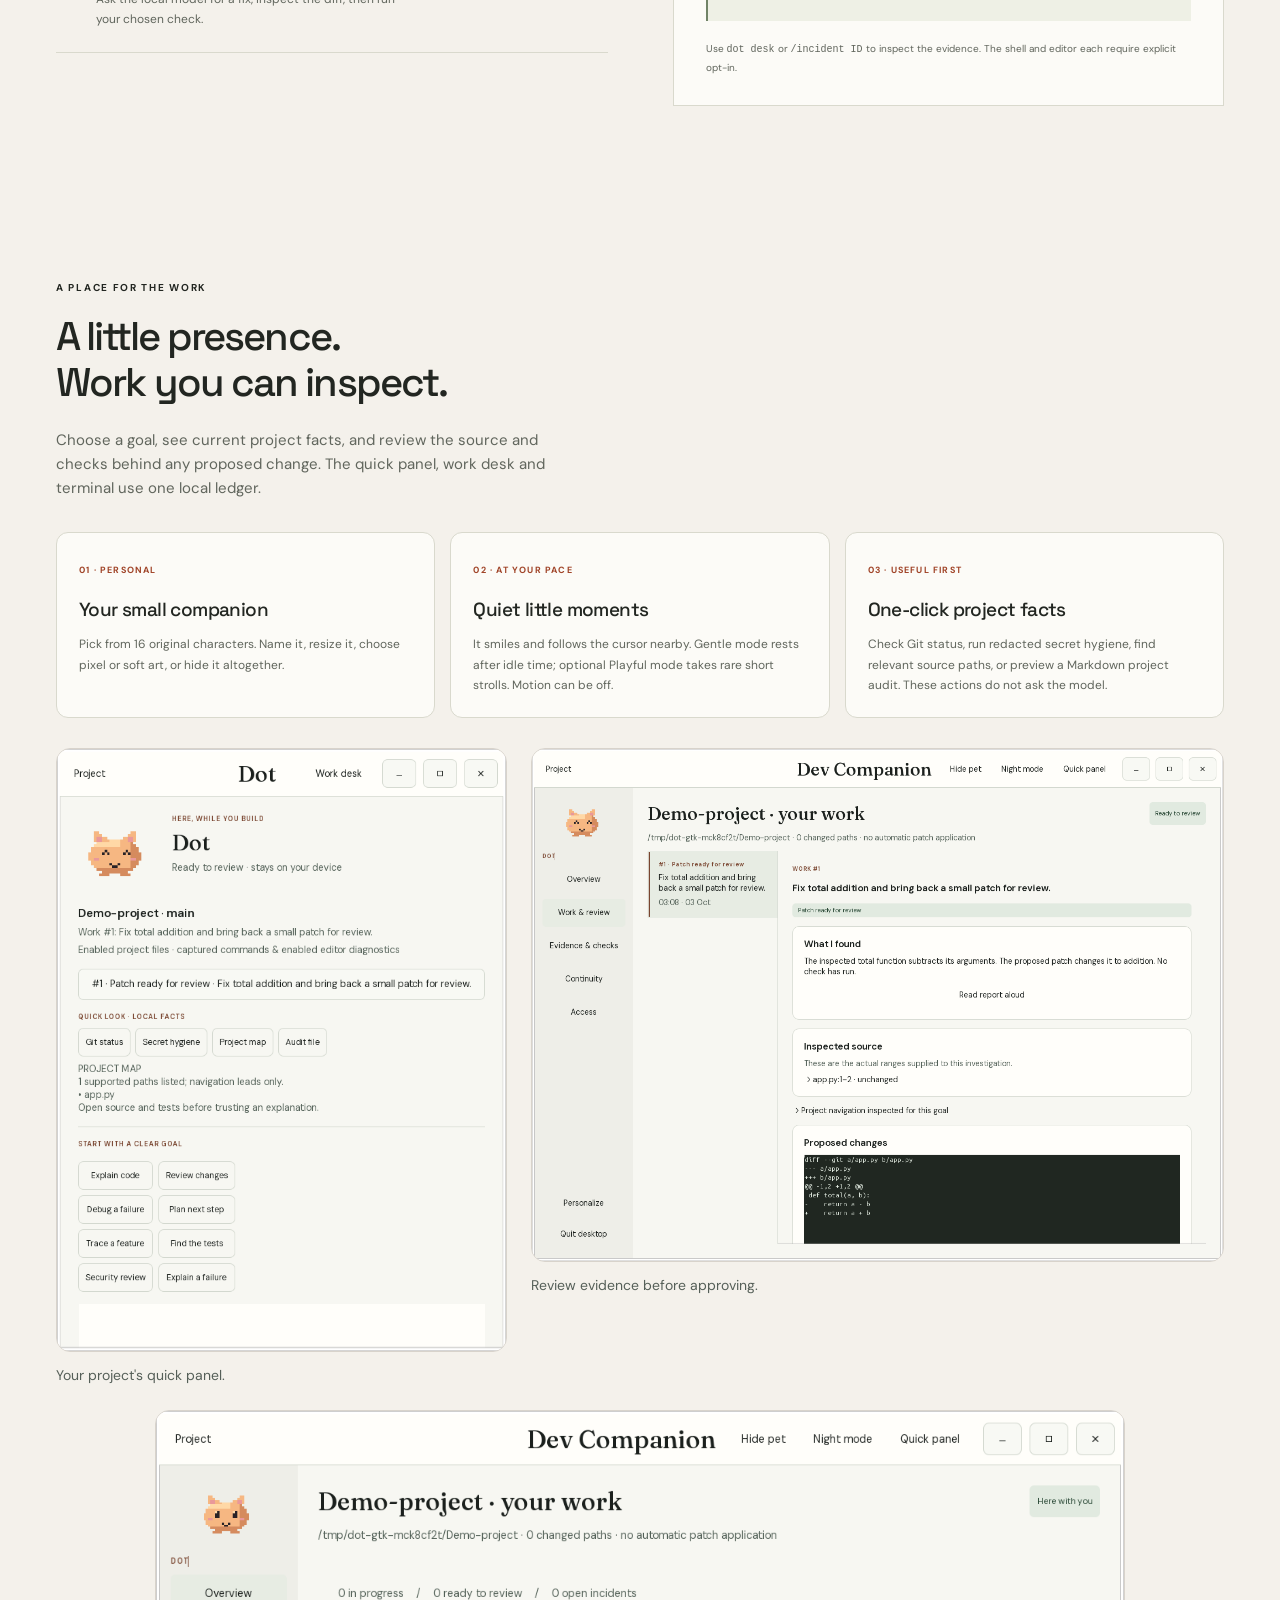
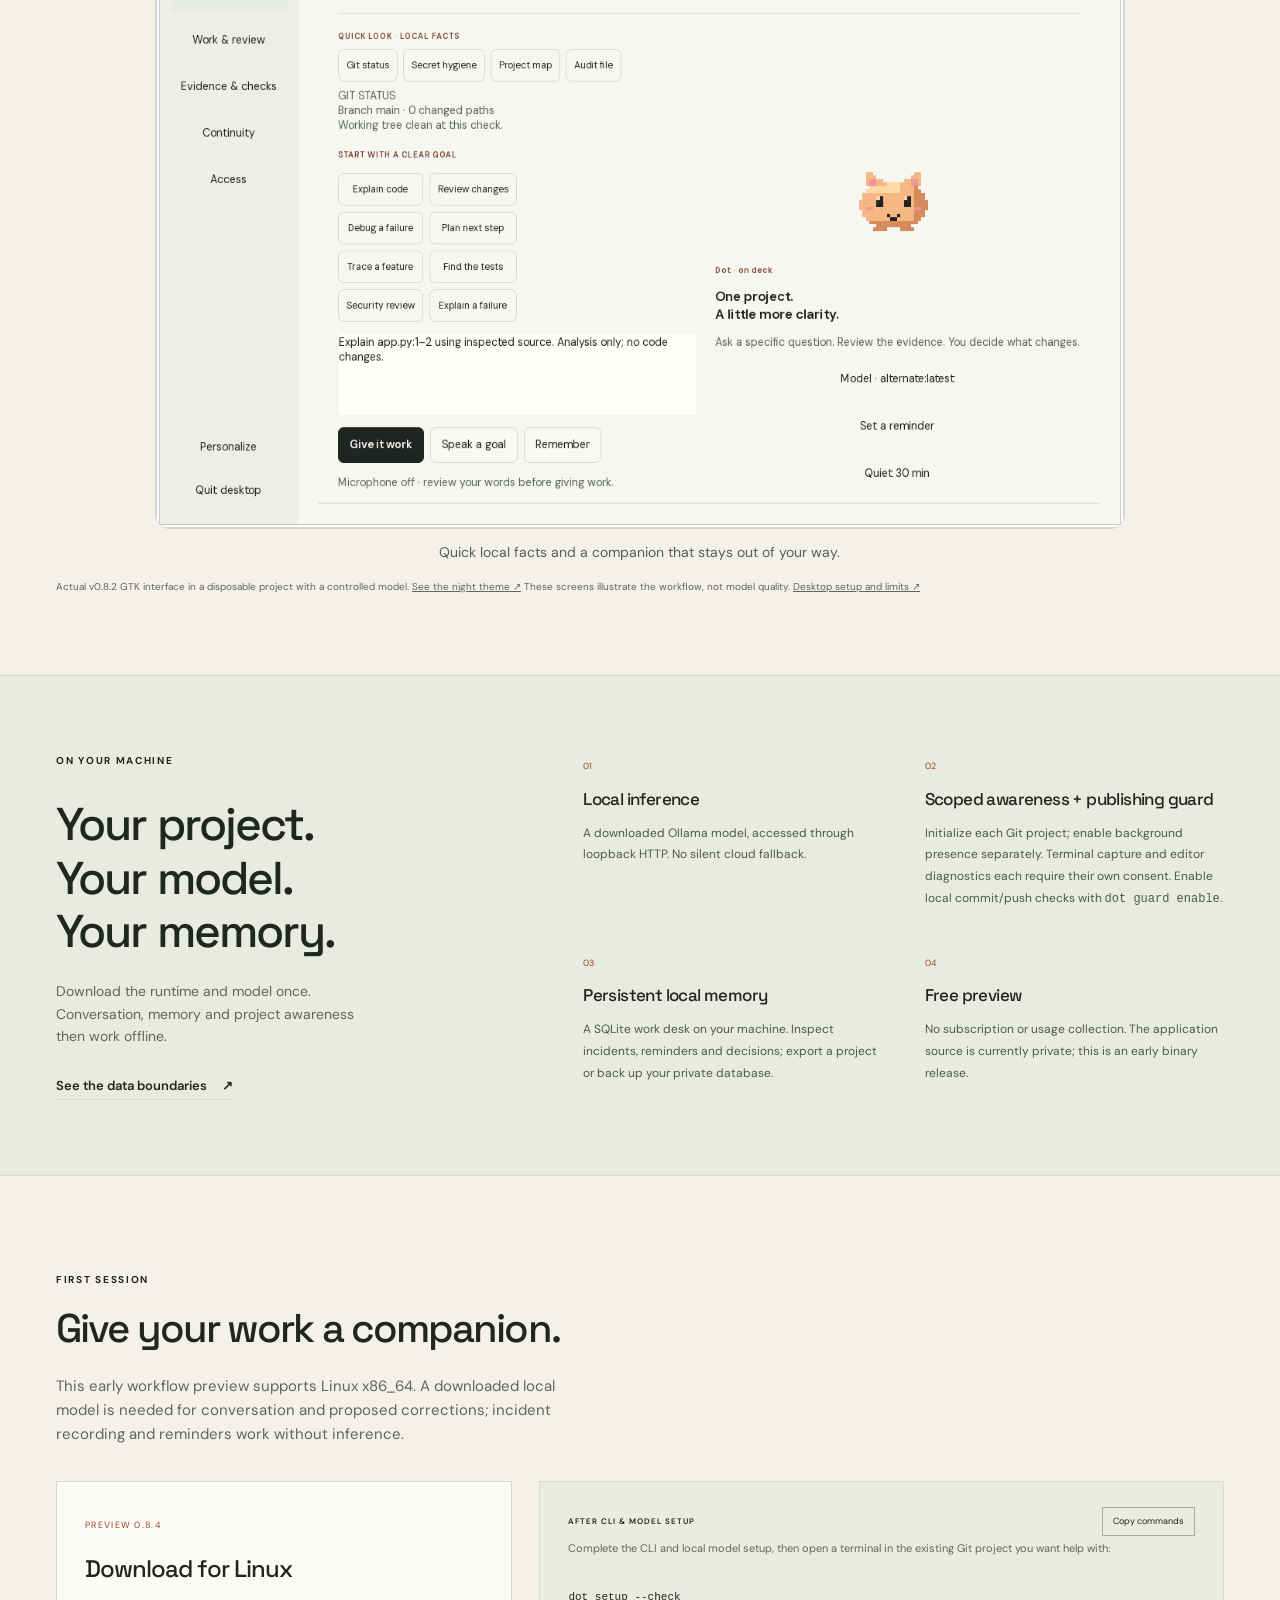
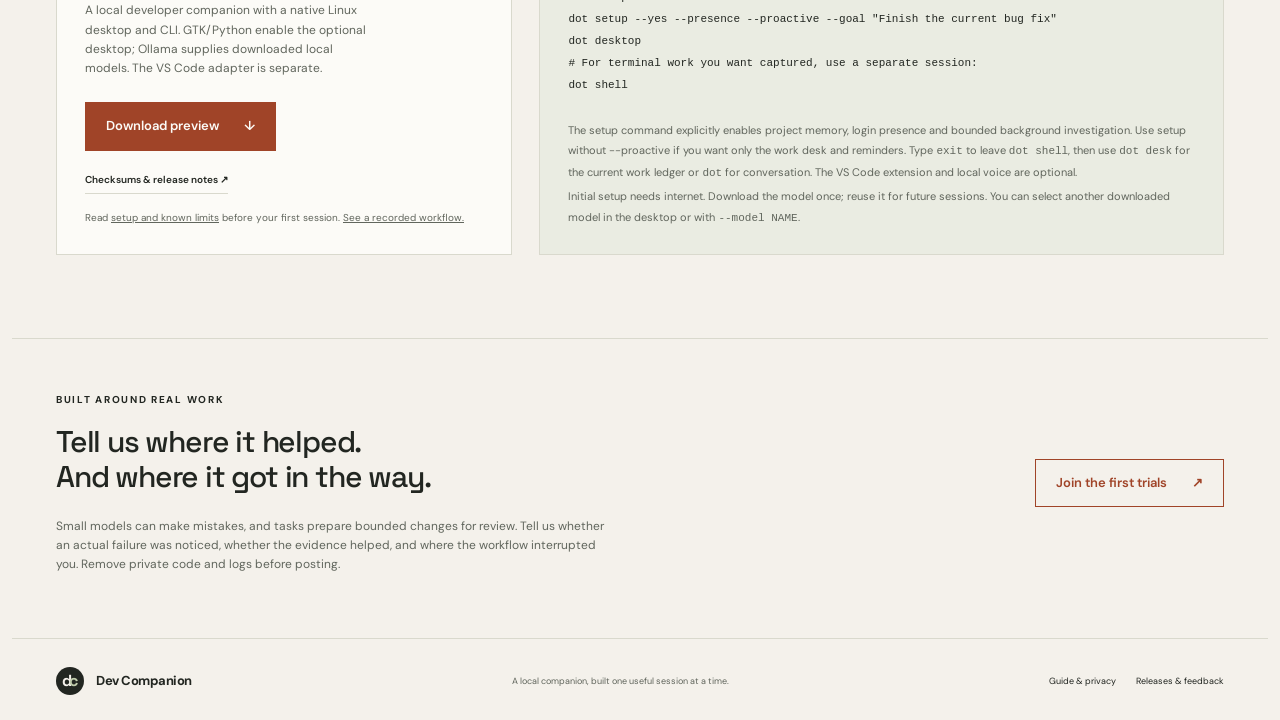
==== commit 17af0584: "Point public downloads to pet-size fix" ====
--- a/index.html
+++ b/index.html
@@ -65,7 +65,7 @@
   <p class="fine">Actual v0.8.2 GTK interface in a disposable project with a controlled model. <a href="./desktop-night.png">See the night theme ↗</a> These screens illustrate the workflow, not model quality. <a href="./guide.html#desktop">Desktop setup and limits ↗</a></p>
 </section>
 <section id="local" class="local-section" aria-labelledby="local-title"><div class="wrap local-grid"><div><p class="eyebrow">ON YOUR MACHINE</p><h2 id="local-title">Your project.<br>Your model.<br>Your memory.</h2><p>Download the runtime and model once. Conversation, memory and project awareness then work offline.</p><a class="text-link" href="./guide.html#privacy">See the data boundaries <span aria-hidden="true">↗</span></a></div><div class="local-facts"><article><span>01</span><h3>Local inference</h3><p>A downloaded Ollama model, accessed through loopback HTTP. No silent cloud fallback.</p></article><article><span>02</span><h3>Scoped awareness + publishing guard</h3><p>Initialize each Git project; enable background presence separately. Terminal capture and editor diagnostics each require their own consent. Enable local commit/push checks with <code>dot guard enable</code>.</p></article><article><span>03</span><h3>Persistent local memory</h3><p>A SQLite work desk on your machine. Inspect incidents, reminders and decisions; export a project or back up your private database.</p></article><article><span>04</span><h3>Free preview</h3><p>No subscription or usage collection. The application source is currently private; this is an early binary release.</p></article></div></div></section>
-<section id="start" class="start wrap" aria-labelledby="start-title"><div class="section-intro"><p class="eyebrow">FIRST SESSION</p><h2 id="start-title">Give your work a companion.</h2><p>This early workflow preview supports Linux x86_64. A downloaded local model is needed for conversation and proposed corrections; incident recording and reminders work without inference.</p></div><div class="start-grid"><div class="download-card"><span class="release-label">PREVIEW 0.8.3</span><h3>Download for Linux</h3><p>A local developer companion with a native Linux desktop and CLI. GTK/Python enable the optional desktop; Ollama supplies downloaded local models. The VS Code adapter is separate.</p><a class="button" href="https://github.com/ashuujha/devcompanion-launch/releases/download/v0.8.3/devcompanion-0.8.3-linux-x86_64.tar.gz">Download preview <span aria-hidden="true">↓</span></a><a class="text-link small-link" href="https://github.com/ashuujha/devcompanion-launch/releases/tag/v0.8.3">Checksums & release notes ↗</a><p class="fine">Read <a href="./guide.html">setup and known limits</a> before your first session. <a href="./demo.txt">See a recorded workflow.</a></p></div><div class="setup-card"><div class="setup-title"><span>AFTER CLI & MODEL SETUP</span><button class="copy" data-copy="setup" aria-label="Copy first session commands">Copy commands</button></div><p>Complete the <a href="./guide.html">CLI and local model setup</a>, then open a terminal in the existing Git project you want help with:</p><pre id="setup"><code>dot setup --check
+<section id="start" class="start wrap" aria-labelledby="start-title"><div class="section-intro"><p class="eyebrow">FIRST SESSION</p><h2 id="start-title">Give your work a companion.</h2><p>This early workflow preview supports Linux x86_64. A downloaded local model is needed for conversation and proposed corrections; incident recording and reminders work without inference.</p></div><div class="start-grid"><div class="download-card"><span class="release-label">PREVIEW 0.8.4</span><h3>Download for Linux</h3><p>A local developer companion with a native Linux desktop and CLI. GTK/Python enable the optional desktop; Ollama supplies downloaded local models. The VS Code adapter is separate.</p><a class="button" href="https://github.com/ashuujha/devcompanion-launch/releases/download/v0.8.4/devcompanion-0.8.4-linux-x86_64.tar.gz">Download preview <span aria-hidden="true">↓</span></a><a class="text-link small-link" href="https://github.com/ashuujha/devcompanion-launch/releases/tag/v0.8.4">Checksums & release notes ↗</a><p class="fine">Read <a href="./guide.html">setup and known limits</a> before your first session. <a href="./demo.txt">See a recorded workflow.</a></p></div><div class="setup-card"><div class="setup-title"><span>AFTER CLI & MODEL SETUP</span><button class="copy" data-copy="setup" aria-label="Copy first session commands">Copy commands</button></div><p>Complete the <a href="./guide.html">CLI and local model setup</a>, then open a terminal in the existing Git project you want help with:</p><pre id="setup"><code>dot setup --check
 dot setup --yes --presence --proactive --goal "Finish the current bug fix"
 dot desktop
 # For terminal work you want captured, use a separate session:
